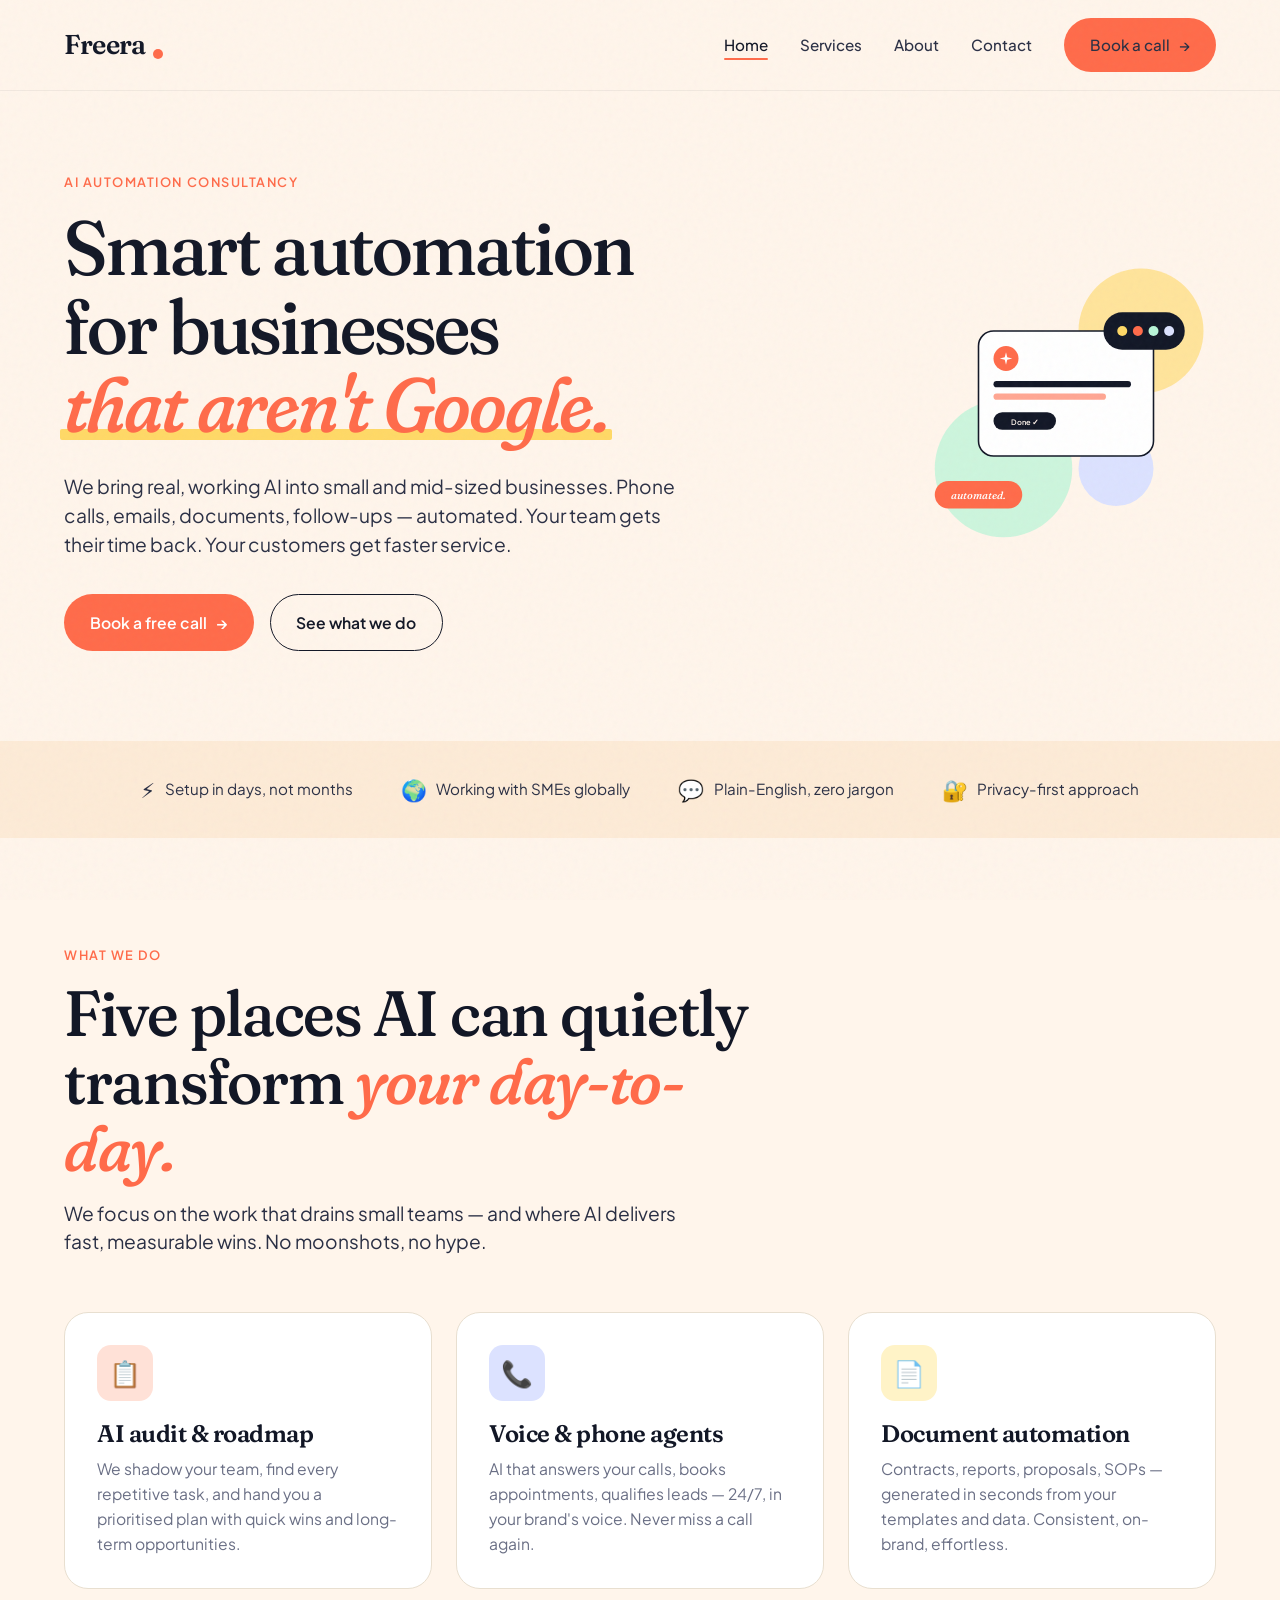
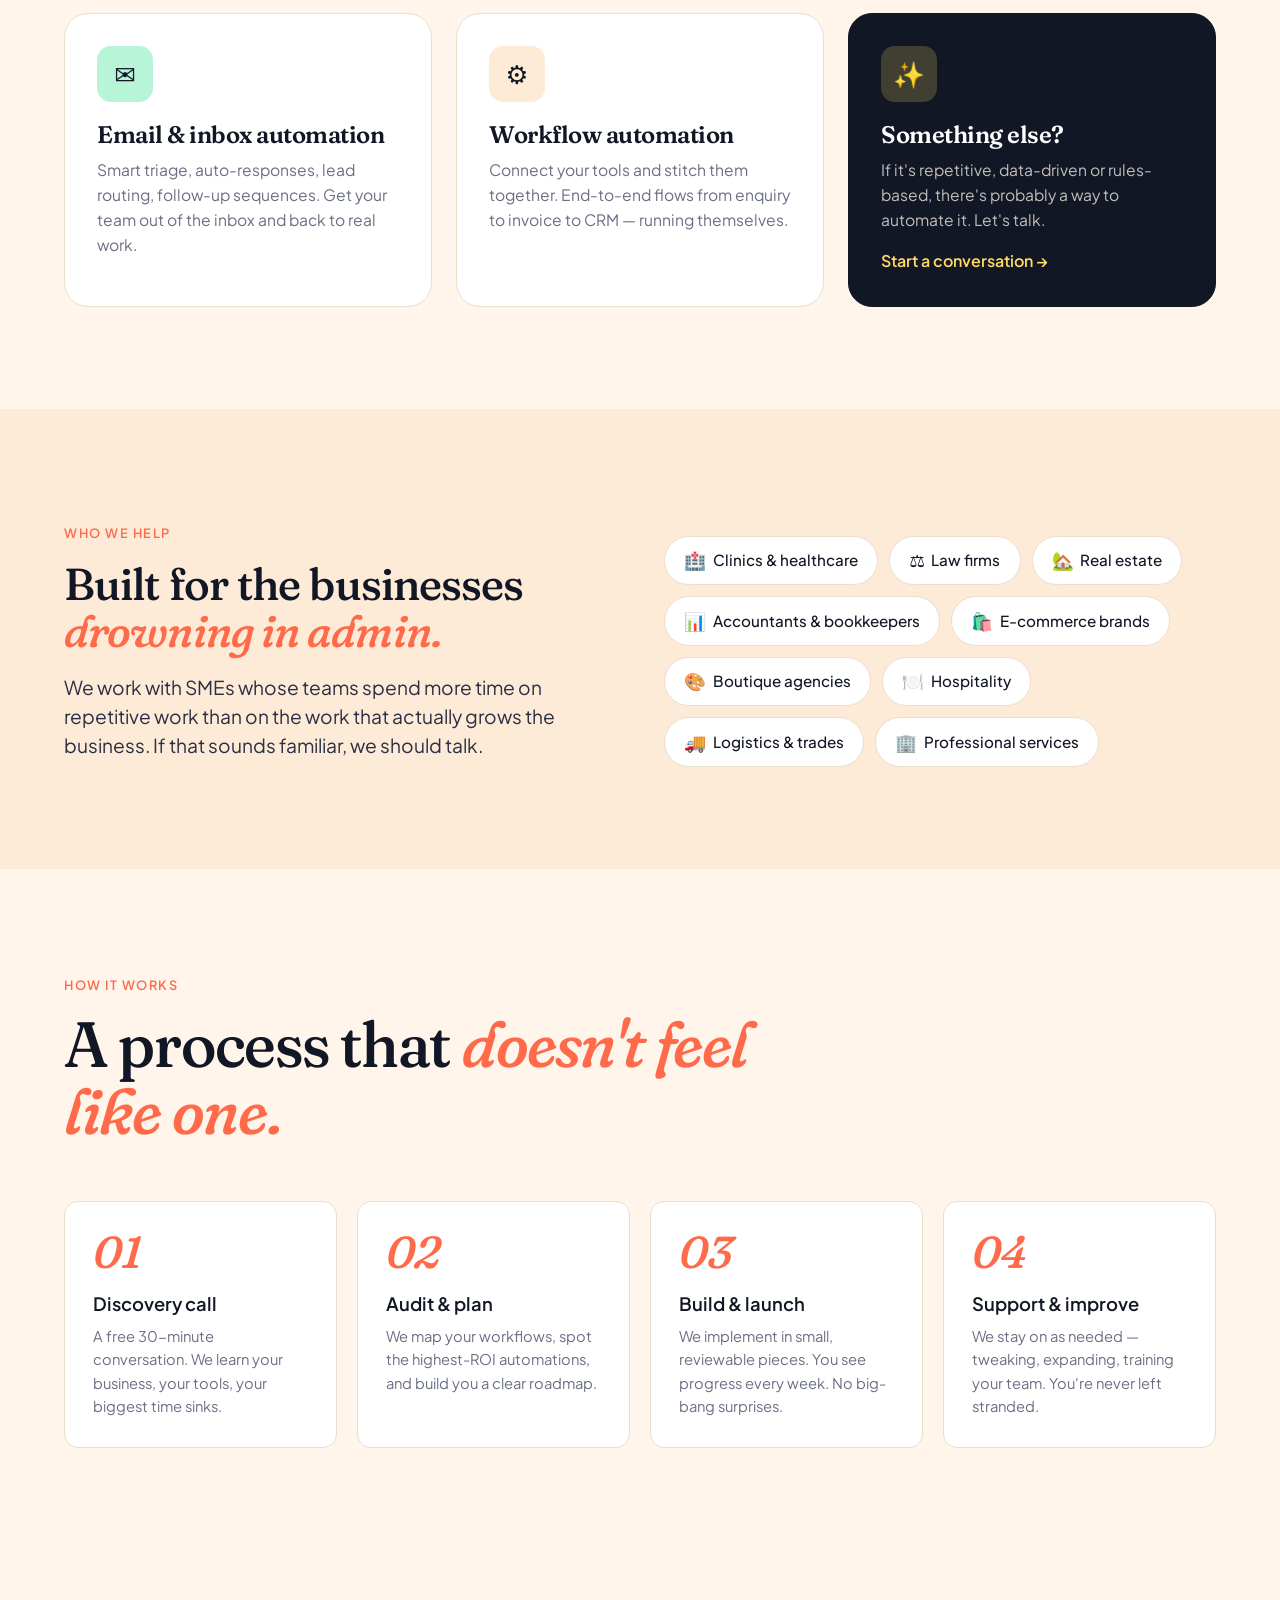
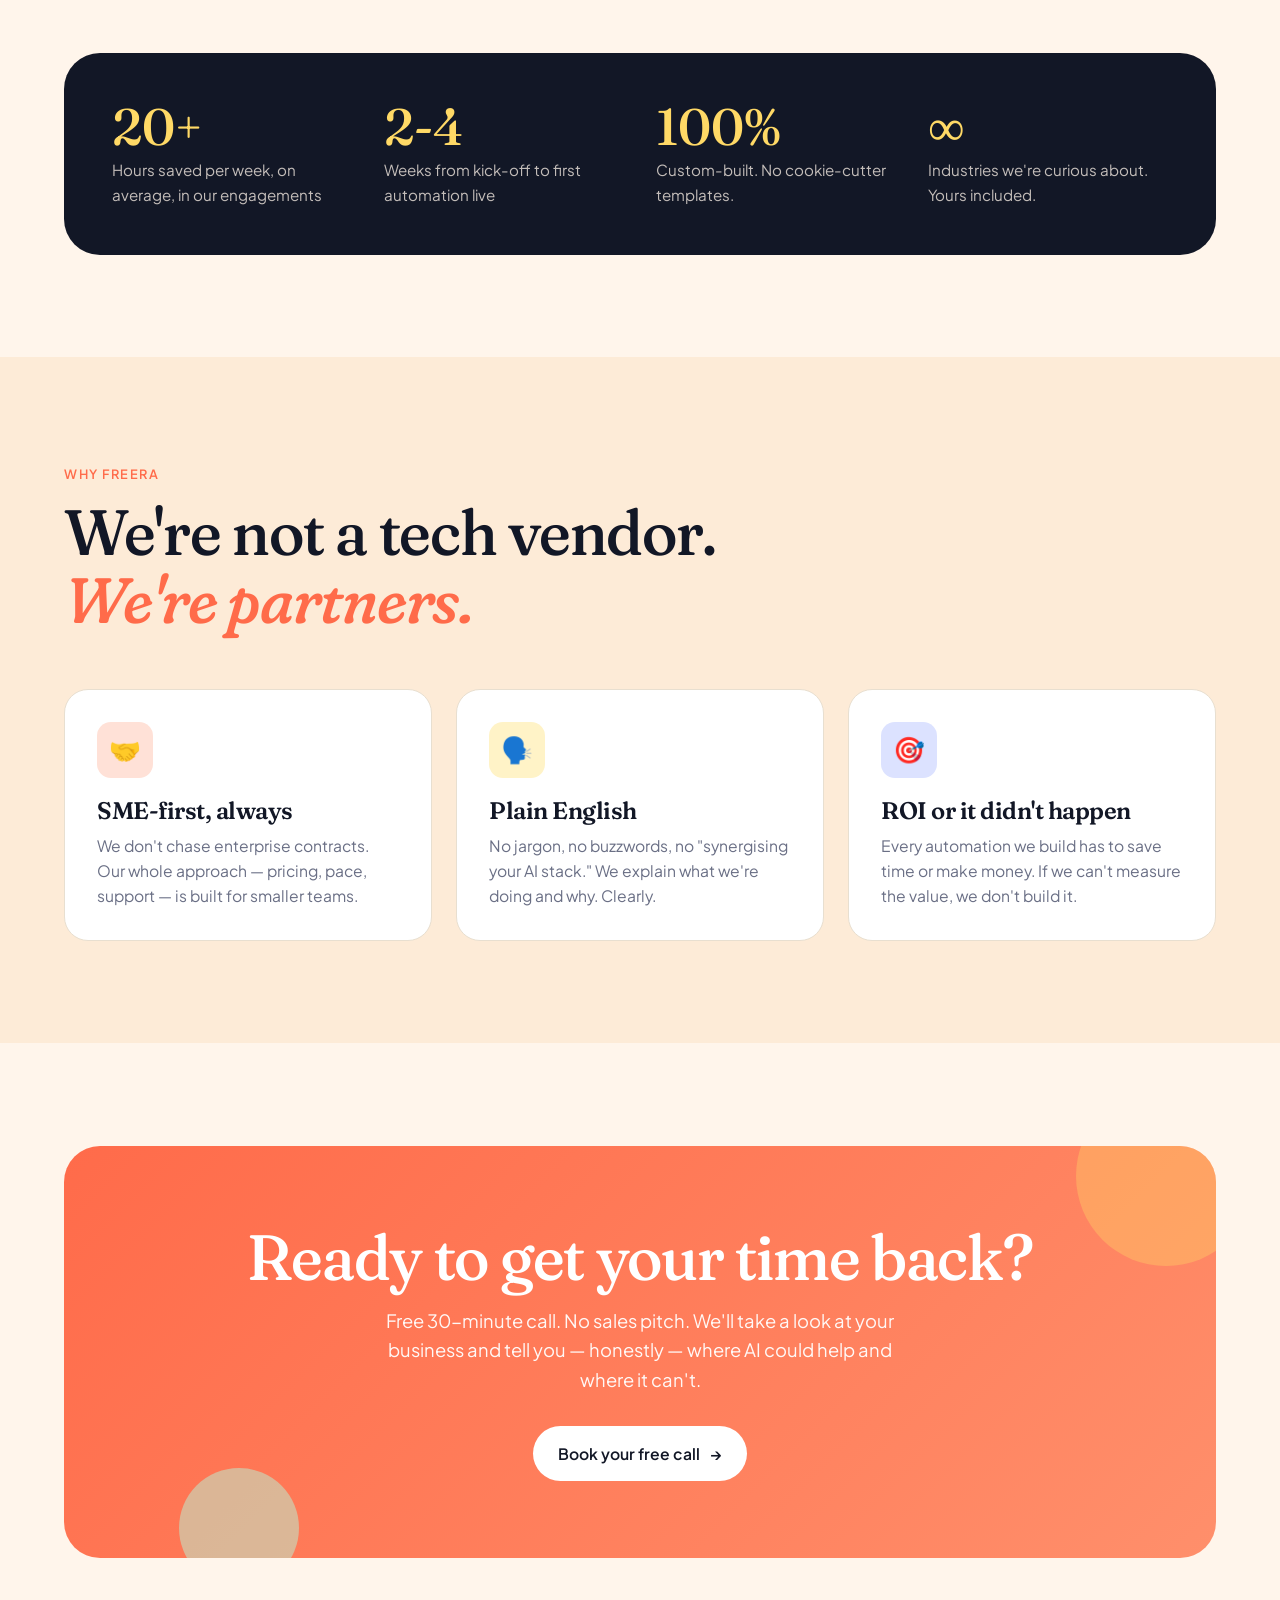
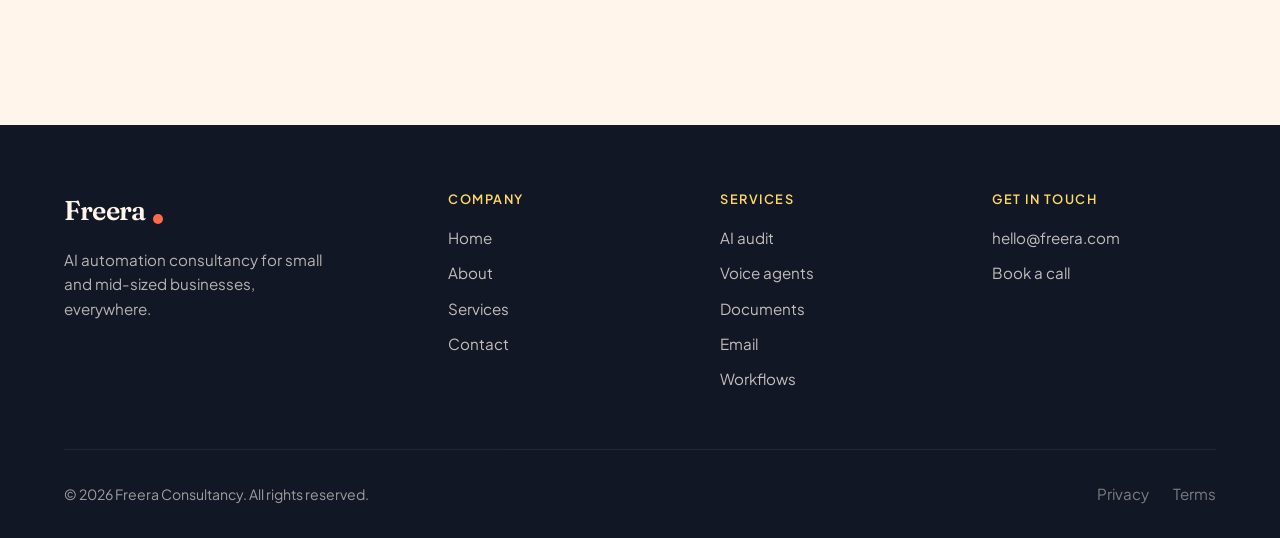
==== index.html @ 105d1ea4 "Add files via upload" ====
<!DOCTYPE html>
<html lang="en">
<head>
  <meta charset="UTF-8">
  <meta name="viewport" content="width=device-width, initial-scale=1.0">
  <title>Freera Consultancy — AI automation for small & mid-sized businesses</title>
  <meta name="description" content="Freera brings real, working AI into small and mid-sized businesses. Automate calls, emails, documents and workflows. Your team gets their time back.">
  <link rel="stylesheet" href="styles.css">
</head>
<body>

  <!-- Navigation -->
  <nav class="nav">
    <div class="nav-inner">
      <a href="index.html" class="logo">Freera<span class="logo-dot"></span></a>
      <ul class="nav-links" id="navLinks">
        <li><a href="index.html" class="active">Home</a></li>
        <li><a href="services.html">Services</a></li>
        <li><a href="about.html">About</a></li>
        <li><a href="contact.html">Contact</a></li>
        <li><a href="contact.html" class="btn btn-coral">Book a call <span class="btn-arrow">→</span></a></li>
      </ul>
      <button class="nav-toggle" onclick="document.getElementById('navLinks').classList.toggle('open')">☰</button>
    </div>
  </nav>

  <!-- Hero -->
  <section class="hero">
    <div class="container">
      <div class="hero-grid animate-in">
        <div>
          <span class="eyebrow">AI automation consultancy</span>
          <h1 class="hero-title" style="margin-top: 1rem;">
            Smart automation for businesses <span class="highlight">that aren't Google.</span>
          </h1>
          <p class="lead">
            We bring real, working AI into small and mid-sized businesses.
            Phone calls, emails, documents, follow-ups — automated. Your team gets their
            time back. Your customers get faster service.
          </p>
          <div class="hero-ctas">
            <a href="contact.html" class="btn btn-coral">Book a free call <span class="btn-arrow">→</span></a>
            <a href="services.html" class="btn btn-outline">See what we do</a>
          </div>
        </div>
        <div class="hero-visual">
          <!-- Decorative SVG illustration -->
          <svg viewBox="0 0 480 480" xmlns="http://www.w3.org/2000/svg" style="width: 100%; height: 100%;">
            <!-- Background blobs -->
            <circle cx="360" cy="120" r="100" fill="#FFD966" opacity="0.6"/>
            <circle cx="140" cy="340" r="110" fill="#B8F5D8" opacity="0.7"/>
            <circle cx="320" cy="340" r="60" fill="#DCE2FF"/>

            <!-- Central card -->
            <g transform="translate(100, 120)">
              <rect width="280" height="200" rx="24" fill="#FFFFFF" stroke="#121726" stroke-width="2.5"/>
              <!-- Sparkle icon -->
              <g transform="translate(24, 24)">
                <circle cx="20" cy="20" r="20" fill="#FF6B4A"/>
                <path d="M20 10 L22 18 L30 20 L22 22 L20 30 L18 22 L10 20 L18 18 Z" fill="#FFFFFF"/>
              </g>
              <!-- Text lines -->
              <rect x="24" y="80" width="220" height="10" rx="5" fill="#121726"/>
              <rect x="24" y="100" width="180" height="10" rx="5" fill="#FF6B4A" opacity="0.6"/>
              <rect x="24" y="130" width="100" height="28" rx="14" fill="#121726"/>
              <text x="74" y="150" font-family="Plus Jakarta Sans, sans-serif" font-size="12" font-weight="600" fill="#FFF5EB" text-anchor="middle">Done ✓</text>
            </g>

            <!-- Floating chat bubble -->
            <g transform="translate(300, 90)">
              <rect width="130" height="60" rx="30" fill="#121726"/>
              <circle cx="30" cy="30" r="8" fill="#FFD966"/>
              <circle cx="55" cy="30" r="8" fill="#FF6B4A"/>
              <circle cx="80" cy="30" r="8" fill="#B8F5D8"/>
              <circle cx="105" cy="30" r="8" fill="#DCE2FF"/>
            </g>

            <!-- Small badge bottom left -->
            <g transform="translate(30, 360)">
              <rect width="140" height="44" rx="22" fill="#FF6B4A"/>
              <text x="70" y="28" font-family="Fraunces, serif" font-style="italic" font-size="17" font-weight="500" fill="#FFFFFF" text-anchor="middle">automated.</text>
            </g>
          </svg>
        </div>
      </div>
    </div>
  </section>

  <!-- Trusted-by / Quick value strip -->
  <section style="padding: 2rem 0; background: var(--cream-deep);">
    <div class="container">
      <div style="display: flex; justify-content: center; align-items: center; gap: 3rem; flex-wrap: wrap; text-align: center;">
        <div style="display: flex; align-items: center; gap: 0.6rem; font-size: 0.95rem; color: var(--ink-soft);">
          <span style="font-size: 1.3rem;">⚡</span> Setup in days, not months
        </div>
        <div style="display: flex; align-items: center; gap: 0.6rem; font-size: 0.95rem; color: var(--ink-soft);">
          <span style="font-size: 1.3rem;">🌍</span> Working with SMEs globally
        </div>
        <div style="display: flex; align-items: center; gap: 0.6rem; font-size: 0.95rem; color: var(--ink-soft);">
          <span style="font-size: 1.3rem;">💬</span> Plain-English, zero jargon
        </div>
        <div style="display: flex; align-items: center; gap: 0.6rem; font-size: 0.95rem; color: var(--ink-soft);">
          <span style="font-size: 1.3rem;">🔐</span> Privacy-first approach
        </div>
      </div>
    </div>
  </section>

  <!-- What we automate -->
  <section>
    <div class="container">
      <div class="section-head">
        <span class="eyebrow">What we do</span>
        <h2 class="display-lg">Five places AI can quietly transform <span class="italic" style="color: var(--coral);">your day-to-day.</span></h2>
        <p class="lead">We focus on the work that drains small teams — and where AI delivers fast, measurable wins. No moonshots, no hype.</p>
      </div>

      <div class="grid-3">
        <div class="card">
          <div class="card-icon icon-coral">📋</div>
          <h3>AI audit & roadmap</h3>
          <p>We shadow your team, find every repetitive task, and hand you a prioritised plan with quick wins and long-term opportunities.</p>
        </div>

        <div class="card">
          <div class="card-icon icon-cobalt">📞</div>
          <h3>Voice & phone agents</h3>
          <p>AI that answers your calls, books appointments, qualifies leads — 24/7, in your brand's voice. Never miss a call again.</p>
        </div>

        <div class="card">
          <div class="card-icon icon-butter">📄</div>
          <h3>Document automation</h3>
          <p>Contracts, reports, proposals, SOPs — generated in seconds from your templates and data. Consistent, on-brand, effortless.</p>
        </div>

        <div class="card">
          <div class="card-icon icon-mint">✉️</div>
          <h3>Email & inbox automation</h3>
          <p>Smart triage, auto-responses, lead routing, follow-up sequences. Get your team out of the inbox and back to real work.</p>
        </div>

        <div class="card">
          <div class="card-icon icon-cream">⚙️</div>
          <h3>Workflow automation</h3>
          <p>Connect your tools and stitch them together. End-to-end flows from enquiry to invoice to CRM — running themselves.</p>
        </div>

        <div class="card" style="background: var(--ink); color: var(--cream); border-color: var(--ink);">
          <div class="card-icon" style="background: rgba(255, 217, 102, 0.2);">✨</div>
          <h3 style="color: #fff;">Something else?</h3>
          <p style="color: rgba(255, 245, 235, 0.75);">If it's repetitive, data-driven or rules-based, there's probably a way to automate it. Let's talk.</p>
          <a href="contact.html" style="color: var(--butter); font-weight: 600; margin-top: 1rem; display: inline-block;">Start a conversation →</a>
        </div>
      </div>
    </div>
  </section>

  <!-- Who we help -->
  <section style="background: var(--cream-deep);">
    <div class="container">
      <div style="display: grid; grid-template-columns: 1fr 1fr; gap: 3rem; align-items: center;">
        <div>
          <span class="eyebrow">Who we help</span>
          <h2 class="display-md" style="margin: 1rem 0 1.2rem;">Built for the businesses <span class="italic" style="color: var(--coral);">drowning in admin.</span></h2>
          <p class="lead">
            We work with SMEs whose teams spend more time on repetitive work than on the
            work that actually grows the business. If that sounds familiar, we should talk.
          </p>
        </div>
        <div class="pills">
          <span class="pill"><span class="pill-emoji">🏥</span> Clinics & healthcare</span>
          <span class="pill"><span class="pill-emoji">⚖️</span> Law firms</span>
          <span class="pill"><span class="pill-emoji">🏡</span> Real estate</span>
          <span class="pill"><span class="pill-emoji">📊</span> Accountants & bookkeepers</span>
          <span class="pill"><span class="pill-emoji">🛍️</span> E-commerce brands</span>
          <span class="pill"><span class="pill-emoji">🎨</span> Boutique agencies</span>
          <span class="pill"><span class="pill-emoji">🍽️</span> Hospitality</span>
          <span class="pill"><span class="pill-emoji">🚚</span> Logistics & trades</span>
          <span class="pill"><span class="pill-emoji">🏢</span> Professional services</span>
        </div>
      </div>
    </div>
  </section>

  <!-- How it works -->
  <section>
    <div class="container">
      <div class="section-head">
        <span class="eyebrow">How it works</span>
        <h2 class="display-lg">A process that <span class="italic" style="color: var(--coral);">doesn't feel like one.</span></h2>
      </div>

      <div class="steps">
        <div class="step">
          <div class="step-num">01</div>
          <h4>Discovery call</h4>
          <p>A free 30-minute conversation. We learn your business, your tools, your biggest time sinks.</p>
        </div>
        <div class="step">
          <div class="step-num">02</div>
          <h4>Audit & plan</h4>
          <p>We map your workflows, spot the highest-ROI automations, and build you a clear roadmap.</p>
        </div>
        <div class="step">
          <div class="step-num">03</div>
          <h4>Build & launch</h4>
          <p>We implement in small, reviewable pieces. You see progress every week. No big-bang surprises.</p>
        </div>
        <div class="step">
          <div class="step-num">04</div>
          <h4>Support & improve</h4>
          <p>We stay on as needed — tweaking, expanding, training your team. You're never left stranded.</p>
        </div>
      </div>
    </div>
  </section>

  <!-- Stats -->
  <section>
    <div class="container">
      <div class="stat-strip">
        <div>
          <div class="stat-num">20+</div>
          <div class="stat-label">Hours saved per week, on average, in our engagements</div>
        </div>
        <div>
          <div class="stat-num">2-4</div>
          <div class="stat-label">Weeks from kick-off to first automation live</div>
        </div>
        <div>
          <div class="stat-num">100%</div>
          <div class="stat-label">Custom-built. No cookie-cutter templates.</div>
        </div>
        <div>
          <div class="stat-num">∞</div>
          <div class="stat-label">Industries we're curious about. Yours included.</div>
        </div>
      </div>
    </div>
  </section>

  <!-- Why Freera -->
  <section style="background: var(--cream-deep);">
    <div class="container">
      <div class="section-head">
        <span class="eyebrow">Why Freera</span>
        <h2 class="display-lg">We're not a tech vendor. <span class="italic" style="color: var(--coral);">We're partners.</span></h2>
      </div>

      <div class="grid-3">
        <div class="card">
          <div class="card-icon icon-coral">🤝</div>
          <h3>SME-first, always</h3>
          <p>We don't chase enterprise contracts. Our whole approach — pricing, pace, support — is built for smaller teams.</p>
        </div>
        <div class="card">
          <div class="card-icon icon-butter">🗣️</div>
          <h3>Plain English</h3>
          <p>No jargon, no buzzwords, no "synergising your AI stack." We explain what we're doing and why. Clearly.</p>
        </div>
        <div class="card">
          <div class="card-icon icon-cobalt">🎯</div>
          <h3>ROI or it didn't happen</h3>
          <p>Every automation we build has to save time or make money. If we can't measure the value, we don't build it.</p>
        </div>
      </div>
    </div>
  </section>

  <!-- Final CTA -->
  <section>
    <div class="container">
      <div class="cta-block">
        <h2 class="display-lg">Ready to get your time back?</h2>
        <p>Free 30-minute call. No sales pitch. We'll take a look at your business and tell you — honestly — where AI could help and where it can't.</p>
        <a href="contact.html" class="btn btn-primary">Book your free call <span class="btn-arrow">→</span></a>
      </div>
    </div>
  </section>

  <!-- Footer -->
  <footer class="footer">
    <div class="container">
      <div class="footer-grid">
        <div>
          <div class="logo footer-logo">Freera<span class="logo-dot"></span></div>
          <p class="footer-tagline">AI automation consultancy for small and mid-sized businesses, everywhere.</p>
        </div>
        <div>
          <h5>Company</h5>
          <ul>
            <li><a href="index.html">Home</a></li>
            <li><a href="about.html">About</a></li>
            <li><a href="services.html">Services</a></li>
            <li><a href="contact.html">Contact</a></li>
          </ul>
        </div>
        <div>
          <h5>Services</h5>
          <ul>
            <li><a href="services.html#audit">AI audit</a></li>
            <li><a href="services.html#voice">Voice agents</a></li>
            <li><a href="services.html#docs">Documents</a></li>
            <li><a href="services.html#email">Email</a></li>
            <li><a href="services.html#workflow">Workflows</a></li>
          </ul>
        </div>
        <div>
          <h5>Get in touch</h5>
          <ul>
            <li><a href="mailto:hello@freera.com">hello@freera.com</a></li>
            <li><a href="contact.html">Book a call</a></li>
          </ul>
        </div>
      </div>
      <div class="footer-bottom">
        <div>© 2026 Freera Consultancy. All rights reserved.</div>
        <div style="display: flex; gap: 1.5rem;">
          <a href="#">Privacy</a>
          <a href="#">Terms</a>
        </div>
      </div>
    </div>
  </footer>

  <script>
    // Mobile nav close on link click
    document.querySelectorAll('#navLinks a').forEach(a => {
      a.addEventListener('click', () => document.getElementById('navLinks').classList.remove('open'));
    });
  </script>
</body>
</html>
---- styles.css ----
/* ==========================================================================
   Freera Consultancy — Design System
   ========================================================================== */

@import url('https://fonts.googleapis.com/css2?family=Fraunces:ital,opsz,wght@0,9..144,400;0,9..144,500;0,9..144,600;0,9..144,700;0,9..144,900;1,9..144,400&family=Plus+Jakarta+Sans:wght@400;500;600;700&display=swap');

:root {
  /* Colors */
  --coral: #FF6B4A;
  --coral-dark: #E84C2B;
  --cobalt: #1E3AFF;
  --butter: #FFD966;
  --mint: #B8F5D8;
  --cream: #FFF5EB;
  --cream-deep: #FDEBD7;
  --ink: #121726;
  --ink-soft: #2A2F44;
  --muted: #6A6F85;
  --border: #E8DFD0;

  /* Typography */
  --font-display: 'Fraunces', Georgia, serif;
  --font-body: 'Plus Jakarta Sans', system-ui, -apple-system, sans-serif;

  /* Layout */
  --container: 1200px;
  --radius-sm: 8px;
  --radius: 14px;
  --radius-lg: 24px;
  --radius-xl: 36px;
}

* {
  margin: 0;
  padding: 0;
  box-sizing: border-box;
}

html {
  scroll-behavior: smooth;
}

body {
  font-family: var(--font-body);
  color: var(--ink);
  background: var(--cream);
  line-height: 1.6;
  -webkit-font-smoothing: antialiased;
  -moz-osx-font-smoothing: grayscale;
  overflow-x: hidden;
}

/* Grain overlay for warmth */
body::before {
  content: '';
  position: fixed;
  inset: 0;
  pointer-events: none;
  z-index: 1000;
  opacity: 0.035;
  background-image: url("data:image/svg+xml,%3Csvg viewBox='0 0 200 200' xmlns='http://www.w3.org/2000/svg'%3E%3Cfilter id='n'%3E%3CfeTurbulence type='fractalNoise' baseFrequency='0.9' numOctaves='3'/%3E%3C/filter%3E%3Crect width='100%25' height='100%25' filter='url(%23n)'/%3E%3C/svg%3E");
}

a { color: inherit; text-decoration: none; }
img { max-width: 100%; display: block; }
button { font-family: inherit; cursor: pointer; border: none; background: none; }

/* ==========================================================================
   Typography
   ========================================================================== */

.display-xl, .display-lg, .display-md, h1, h2, h3 {
  font-family: var(--font-display);
  font-weight: 500;
  line-height: 1.05;
  letter-spacing: -0.02em;
  font-variation-settings: "SOFT" 50, "WONK" 0;
}

.display-xl {
  font-size: clamp(3rem, 7vw, 6rem);
  font-weight: 500;
}

.display-lg {
  font-size: clamp(2.5rem, 5vw, 4.2rem);
}

.display-md {
  font-size: clamp(2rem, 3.5vw, 3rem);
}

.italic { font-style: italic; font-variation-settings: "SOFT" 100, "WONK" 1; }

.eyebrow {
  font-family: var(--font-body);
  font-size: 0.8rem;
  font-weight: 600;
  letter-spacing: 0.12em;
  text-transform: uppercase;
  color: var(--coral);
}

.lead {
  font-size: clamp(1.1rem, 1.5vw, 1.35rem);
  color: var(--ink-soft);
  max-width: 620px;
  line-height: 1.5;
}

/* ==========================================================================
   Layout
   ========================================================================== */

.container {
  max-width: var(--container);
  margin: 0 auto;
  padding: 0 1.5rem;
}

section {
  padding: clamp(4rem, 8vw, 7rem) 0;
  position: relative;
}

/* ==========================================================================
   Navigation
   ========================================================================== */

.nav {
  position: sticky;
  top: 0;
  z-index: 100;
  background: rgba(255, 245, 235, 0.85);
  backdrop-filter: blur(12px);
  -webkit-backdrop-filter: blur(12px);
  border-bottom: 1px solid rgba(18, 23, 38, 0.06);
}

.nav-inner {
  display: flex;
  align-items: center;
  justify-content: space-between;
  padding: 1.1rem 1.5rem;
  max-width: var(--container);
  margin: 0 auto;
}

.logo {
  font-family: var(--font-display);
  font-size: 1.7rem;
  font-weight: 600;
  letter-spacing: -0.03em;
  display: flex;
  align-items: center;
  gap: 0.35rem;
}

.logo-dot {
  width: 10px;
  height: 10px;
  background: var(--coral);
  border-radius: 50%;
  display: inline-block;
  margin-left: 2px;
  margin-top: 18px;
}

.nav-links {
  display: flex;
  gap: 2rem;
  list-style: none;
  align-items: center;
}

.nav-links a {
  font-size: 0.95rem;
  font-weight: 500;
  color: var(--ink-soft);
  transition: color 0.2s;
  position: relative;
}

.nav-links a:hover,
.nav-links a.active {
  color: var(--ink);
}

.nav-links a.active::after {
  content: '';
  position: absolute;
  bottom: -6px;
  left: 0;
  right: 0;
  height: 2px;
  background: var(--coral);
  border-radius: 2px;
}

.nav-toggle {
  display: none;
  font-size: 1.5rem;
  color: var(--ink);
}

/* ==========================================================================
   Buttons
   ========================================================================== */

.btn {
  display: inline-flex;
  align-items: center;
  gap: 0.6rem;
  padding: 0.95rem 1.6rem;
  font-size: 0.98rem;
  font-weight: 600;
  border-radius: 999px;
  transition: all 0.25s cubic-bezier(0.4, 0, 0.2, 1);
  white-space: nowrap;
}

.btn-primary {
  background: var(--ink);
  color: var(--cream);
}

.btn-primary:hover {
  background: var(--coral);
  transform: translateY(-2px);
  box-shadow: 0 10px 30px -10px rgba(255, 107, 74, 0.5);
}

.btn-coral {
  background: var(--coral);
  color: #fff;
}

.btn-coral:hover {
  background: var(--coral-dark);
  transform: translateY(-2px);
  box-shadow: 0 12px 30px -10px rgba(232, 76, 43, 0.5);
}

.btn-outline {
  background: transparent;
  color: var(--ink);
  border: 1.5px solid var(--ink);
}

.btn-outline:hover {
  background: var(--ink);
  color: var(--cream);
}

.btn-arrow {
  transition: transform 0.25s;
}

.btn:hover .btn-arrow {
  transform: translateX(4px);
}

/* ==========================================================================
   Hero
   ========================================================================== */

.hero {
  padding: clamp(3rem, 6vw, 6rem) 0 clamp(4rem, 7vw, 7rem);
  position: relative;
  overflow: hidden;
}

.hero-grid {
  display: grid;
  grid-template-columns: 1.3fr 1fr;
  gap: 3rem;
  align-items: center;
}

.hero-title {
  font-size: clamp(2.8rem, 6vw, 5.2rem);
  font-weight: 500;
  line-height: 1.02;
  letter-spacing: -0.025em;
  margin-bottom: 1.75rem;
}

.hero-title .highlight {
  color: var(--coral);
  font-style: italic;
  font-variation-settings: "SOFT" 100, "WONK" 1;
  position: relative;
  display: inline-block;
}

.hero-title .highlight::after {
  content: '';
  position: absolute;
  bottom: 0.05em;
  left: -0.05em;
  right: -0.05em;
  height: 0.15em;
  background: var(--butter);
  z-index: -1;
  border-radius: 2px;
}

.hero-ctas {
  display: flex;
  gap: 1rem;
  margin-top: 2.2rem;
  flex-wrap: wrap;
}

.hero-visual {
  position: relative;
  aspect-ratio: 1 / 1;
  max-width: 480px;
  margin-left: auto;
}

/* Decorative blob */
.blob {
  position: absolute;
  border-radius: 50%;
  filter: blur(30px);
  opacity: 0.5;
  z-index: -1;
}

/* ==========================================================================
   Cards
   ========================================================================== */

.card {
  background: #fff;
  border: 1.5px solid var(--border);
  border-radius: var(--radius-lg);
  padding: 2rem;
  transition: all 0.3s cubic-bezier(0.4, 0, 0.2, 1);
  position: relative;
  overflow: hidden;
}

.card:hover {
  transform: translateY(-4px);
  border-color: var(--coral);
  box-shadow: 0 20px 40px -20px rgba(18, 23, 38, 0.15);
}

.card-icon {
  width: 56px;
  height: 56px;
  border-radius: 14px;
  display: flex;
  align-items: center;
  justify-content: center;
  margin-bottom: 1.25rem;
  font-size: 1.6rem;
}

.icon-coral { background: #FFE1D7; }
.icon-cobalt { background: #DCE2FF; }
.icon-butter { background: #FFF3C7; }
.icon-mint { background: var(--mint); }
.icon-cream { background: var(--cream-deep); }

.card h3 {
  font-size: 1.5rem;
  margin-bottom: 0.6rem;
  font-weight: 600;
}

.card p {
  color: var(--muted);
  font-size: 0.98rem;
  line-height: 1.6;
}

/* ==========================================================================
   Section headings
   ========================================================================== */

.section-head {
  max-width: 720px;
  margin-bottom: 3.5rem;
}

.section-head .eyebrow {
  margin-bottom: 0.9rem;
  display: inline-block;
}

.section-head h2 {
  margin-bottom: 1.1rem;
}

/* ==========================================================================
   Grids
   ========================================================================== */

.grid-3 {
  display: grid;
  grid-template-columns: repeat(3, 1fr);
  gap: 1.5rem;
}

.grid-2 {
  display: grid;
  grid-template-columns: repeat(2, 1fr);
  gap: 1.5rem;
}

.grid-auto {
  display: grid;
  grid-template-columns: repeat(auto-fit, minmax(280px, 1fr));
  gap: 1.5rem;
}

/* ==========================================================================
   Industry pills
   ========================================================================== */

.pills {
  display: flex;
  flex-wrap: wrap;
  gap: 0.7rem;
  margin-top: 1.5rem;
}

.pill {
  display: inline-flex;
  align-items: center;
  gap: 0.4rem;
  padding: 0.6rem 1.2rem;
  background: #fff;
  border: 1.5px solid var(--border);
  border-radius: 999px;
  font-size: 0.95rem;
  font-weight: 500;
  transition: all 0.2s;
}

.pill:hover {
  border-color: var(--coral);
  background: #FFE1D7;
  transform: translateY(-2px);
}

.pill-emoji { font-size: 1.1rem; }

/* ==========================================================================
   Process steps
   ========================================================================== */

.steps {
  display: grid;
  grid-template-columns: repeat(4, 1fr);
  gap: 1.25rem;
  position: relative;
}

.step {
  padding: 1.75rem;
  background: #fff;
  border-radius: var(--radius);
  border: 1.5px solid var(--border);
  position: relative;
}

.step-num {
  font-family: var(--font-display);
  font-size: 2.8rem;
  font-weight: 500;
  color: var(--coral);
  line-height: 1;
  font-style: italic;
  margin-bottom: 0.9rem;
  font-variation-settings: "SOFT" 100;
}

.step h4 {
  font-size: 1.15rem;
  font-weight: 600;
  margin-bottom: 0.4rem;
}

.step p {
  font-size: 0.92rem;
  color: var(--muted);
}

/* ==========================================================================
   Stat strip
   ========================================================================== */

.stat-strip {
  background: var(--ink);
  color: var(--cream);
  border-radius: var(--radius-xl);
  padding: 3rem;
  display: grid;
  grid-template-columns: repeat(4, 1fr);
  gap: 2rem;
  position: relative;
  overflow: hidden;
}

.stat-num {
  font-family: var(--font-display);
  font-size: clamp(2.5rem, 4vw, 3.5rem);
  font-weight: 500;
  color: var(--butter);
  line-height: 1;
  margin-bottom: 0.4rem;
}

.stat-label {
  font-size: 0.95rem;
  opacity: 0.75;
}

/* ==========================================================================
   CTA section
   ========================================================================== */

.cta-block {
  background: linear-gradient(135deg, var(--coral) 0%, #FF8F6B 100%);
  border-radius: var(--radius-xl);
  padding: clamp(3rem, 6vw, 5rem);
  color: #fff;
  text-align: center;
  position: relative;
  overflow: hidden;
}

.cta-block h2 {
  color: #fff;
  margin-bottom: 1rem;
}

.cta-block p {
  opacity: 0.95;
  max-width: 540px;
  margin: 0 auto 2rem;
  font-size: 1.15rem;
}

.cta-block .btn-primary {
  background: #fff;
  color: var(--ink);
}

.cta-block .btn-primary:hover {
  background: var(--ink);
  color: #fff;
}

/* Decorative shapes in CTA */
.cta-block::before,
.cta-block::after {
  content: '';
  position: absolute;
  border-radius: 50%;
}

.cta-block::before {
  width: 180px;
  height: 180px;
  background: var(--butter);
  top: -60px;
  right: -40px;
  opacity: 0.35;
}

.cta-block::after {
  width: 120px;
  height: 120px;
  background: var(--mint);
  bottom: -30px;
  left: 10%;
  opacity: 0.5;
}

/* ==========================================================================
   Footer
   ========================================================================== */

.footer {
  background: var(--ink);
  color: var(--cream);
  padding: 4rem 0 2rem;
  margin-top: 4rem;
}

.footer-grid {
  display: grid;
  grid-template-columns: 1.5fr 1fr 1fr 1fr;
  gap: 3rem;
  margin-bottom: 3rem;
}

.footer h5 {
  font-size: 0.8rem;
  font-weight: 600;
  text-transform: uppercase;
  letter-spacing: 0.12em;
  color: var(--butter);
  margin-bottom: 1rem;
}

.footer ul {
  list-style: none;
}

.footer li {
  margin-bottom: 0.6rem;
}

.footer a {
  opacity: 0.75;
  transition: opacity 0.2s;
  font-size: 0.95rem;
}

.footer a:hover {
  opacity: 1;
  color: var(--coral);
}

.footer-logo {
  color: var(--cream);
  margin-bottom: 1rem;
}

.footer-tagline {
  opacity: 0.7;
  font-size: 0.95rem;
  max-width: 280px;
  line-height: 1.6;
}

.footer-bottom {
  padding-top: 2rem;
  border-top: 1px solid rgba(255, 245, 235, 0.12);
  display: flex;
  justify-content: space-between;
  align-items: center;
  font-size: 0.88rem;
  opacity: 0.6;
  flex-wrap: wrap;
  gap: 1rem;
}

/* ==========================================================================
   Forms
   ========================================================================== */

.form-wrap {
  background: #fff;
  border: 1.5px solid var(--border);
  border-radius: var(--radius-lg);
  padding: clamp(2rem, 4vw, 3rem);
}

.form-group {
  margin-bottom: 1.25rem;
}

.form-group label {
  display: block;
  font-size: 0.88rem;
  font-weight: 600;
  margin-bottom: 0.5rem;
  color: var(--ink-soft);
}

.form-group input,
.form-group select,
.form-group textarea {
  width: 100%;
  padding: 0.85rem 1rem;
  border: 1.5px solid var(--border);
  border-radius: var(--radius-sm);
  background: var(--cream);
  font-family: inherit;
  font-size: 0.98rem;
  color: var(--ink);
  transition: border-color 0.2s, background 0.2s;
}

.form-group input:focus,
.form-group select:focus,
.form-group textarea:focus {
  outline: none;
  border-color: var(--coral);
  background: #fff;
}

.form-group textarea {
  resize: vertical;
  min-height: 120px;
}

.form-row {
  display: grid;
  grid-template-columns: 1fr 1fr;
  gap: 1rem;
}

.contact-grid {
  display: grid;
  grid-template-columns: 1fr 1fr;
  gap: 2rem;
  align-items: start;
}

.booking-card {
  background: var(--ink);
  color: var(--cream);
  border-radius: var(--radius-lg);
  padding: clamp(2rem, 4vw, 3rem);
  position: sticky;
  top: 100px;
}

.booking-card h3 {
  color: #fff;
  font-size: 1.8rem;
  margin-bottom: 1rem;
}

.booking-card p {
  opacity: 0.85;
  margin-bottom: 2rem;
  font-size: 1rem;
}

.booking-list {
  list-style: none;
  margin: 1.5rem 0 2rem;
}

.booking-list li {
  padding: 0.7rem 0;
  border-bottom: 1px solid rgba(255, 245, 235, 0.15);
  display: flex;
  gap: 0.8rem;
  align-items: start;
  font-size: 0.96rem;
}

.booking-list li:last-child { border-bottom: none; }

.check {
  color: var(--butter);
  flex-shrink: 0;
  font-weight: 700;
  margin-top: 1px;
}

.contact-direct {
  margin-top: 2rem;
  padding-top: 2rem;
  border-top: 1px solid var(--border);
}

.contact-item {
  display: flex;
  align-items: center;
  gap: 0.9rem;
  margin-bottom: 1rem;
  font-size: 0.98rem;
}

.contact-item-icon {
  width: 38px;
  height: 38px;
  border-radius: 10px;
  display: flex;
  align-items: center;
  justify-content: center;
  background: var(--cream-deep);
  flex-shrink: 0;
}

/* ==========================================================================
   Service detail page
   ========================================================================== */

.service-block {
  display: grid;
  grid-template-columns: 1fr 1.2fr;
  gap: 3rem;
  padding: 3rem 0;
  border-bottom: 1px solid var(--border);
  align-items: start;
}

.service-block:last-child { border-bottom: none; }

.service-meta h2 {
  font-size: 2.2rem;
  margin-bottom: 0.8rem;
}

.service-meta-intro {
  color: var(--muted);
  font-size: 1.05rem;
  margin-bottom: 1.5rem;
}

.service-price {
  display: inline-block;
  padding: 0.5rem 1rem;
  background: var(--butter);
  border-radius: 999px;
  font-size: 0.9rem;
  font-weight: 600;
  color: var(--ink);
}

.service-detail h4 {
  font-size: 0.82rem;
  font-weight: 600;
  text-transform: uppercase;
  letter-spacing: 0.1em;
  color: var(--coral);
  margin-bottom: 1rem;
}

.service-detail ul {
  list-style: none;
  margin-bottom: 2rem;
}

.service-detail li {
  padding: 0.8rem 0;
  border-bottom: 1px dashed var(--border);
  display: flex;
  gap: 0.75rem;
  font-size: 1rem;
  line-height: 1.5;
}

.service-detail li::before {
  content: '→';
  color: var(--coral);
  font-weight: 700;
  flex-shrink: 0;
}

/* ==========================================================================
   About values
   ========================================================================== */

.value-block {
  padding: 2rem 0;
  border-bottom: 1px solid var(--border);
  display: grid;
  grid-template-columns: 120px 1fr;
  gap: 2rem;
  align-items: start;
}

.value-block:last-child { border-bottom: none; }

.value-num {
  font-family: var(--font-display);
  font-style: italic;
  font-size: 3rem;
  color: var(--coral);
  line-height: 1;
  font-variation-settings: "SOFT" 100, "WONK" 1;
}

.value-block h3 {
  font-size: 1.5rem;
  margin-bottom: 0.6rem;
}

.value-block p {
  color: var(--muted);
  font-size: 1.02rem;
  max-width: 600px;
}

/* ==========================================================================
   FAQ
   ========================================================================== */

.faq-item {
  border-bottom: 1px solid var(--border);
  padding: 1.25rem 0;
}

.faq-question {
  display: flex;
  justify-content: space-between;
  align-items: center;
  cursor: pointer;
  padding: 0.5rem 0;
  font-size: 1.1rem;
  font-weight: 600;
  user-select: none;
}

.faq-toggle {
  color: var(--coral);
  font-size: 1.5rem;
  transition: transform 0.25s;
}

.faq-item.open .faq-toggle { transform: rotate(45deg); }

.faq-answer {
  max-height: 0;
  overflow: hidden;
  transition: max-height 0.3s ease-out, padding-top 0.3s;
  color: var(--muted);
  line-height: 1.6;
}

.faq-item.open .faq-answer {
  max-height: 400px;
  padding-top: 1rem;
}

/* ==========================================================================
   Animations
   ========================================================================== */

@keyframes floatY {
  0%, 100% { transform: translateY(0); }
  50% { transform: translateY(-20px); }
}

@keyframes fadeUp {
  from { opacity: 0; transform: translateY(20px); }
  to { opacity: 1; transform: translateY(0); }
}

.animate-in > * {
  animation: fadeUp 0.7s cubic-bezier(0.4, 0, 0.2, 1) both;
}

.animate-in > *:nth-child(1) { animation-delay: 0.05s; }
.animate-in > *:nth-child(2) { animation-delay: 0.15s; }
.animate-in > *:nth-child(3) { animation-delay: 0.25s; }
.animate-in > *:nth-child(4) { animation-delay: 0.35s; }
.animate-in > *:nth-child(5) { animation-delay: 0.45s; }

/* ==========================================================================
   Responsive
   ========================================================================== */

@media (max-width: 900px) {
  .hero-grid,
  .contact-grid,
  .service-block {
    grid-template-columns: 1fr;
  }

  .hero-visual { max-width: 360px; margin: 0 auto; }

  .grid-3,
  .steps,
  .stat-strip,
  .footer-grid {
    grid-template-columns: repeat(2, 1fr);
  }

  .booking-card { position: static; }
}

@media (max-width: 640px) {
  .nav-links {
    display: none;
    position: absolute;
    top: 100%;
    left: 0;
    right: 0;
    background: var(--cream);
    border-bottom: 1px solid var(--border);
    flex-direction: column;
    gap: 0;
    padding: 1rem 1.5rem 1.5rem;
  }

  .nav-links.open { display: flex; }
  .nav-links li { width: 100%; padding: 0.75rem 0; border-bottom: 1px solid var(--border); }
  .nav-links li:last-child { border-bottom: none; padding-top: 1rem; }
  .nav-toggle { display: block; }

  .grid-3,
  .grid-2,
  .steps,
  .stat-strip,
  .footer-grid,
  .form-row,
  .value-block {
    grid-template-columns: 1fr;
  }

  .value-block { gap: 0.5rem; }
  .value-num { font-size: 2.2rem; }

  .stat-strip { padding: 2rem; gap: 1.5rem; }
  .footer-bottom { flex-direction: column; text-align: center; }
}
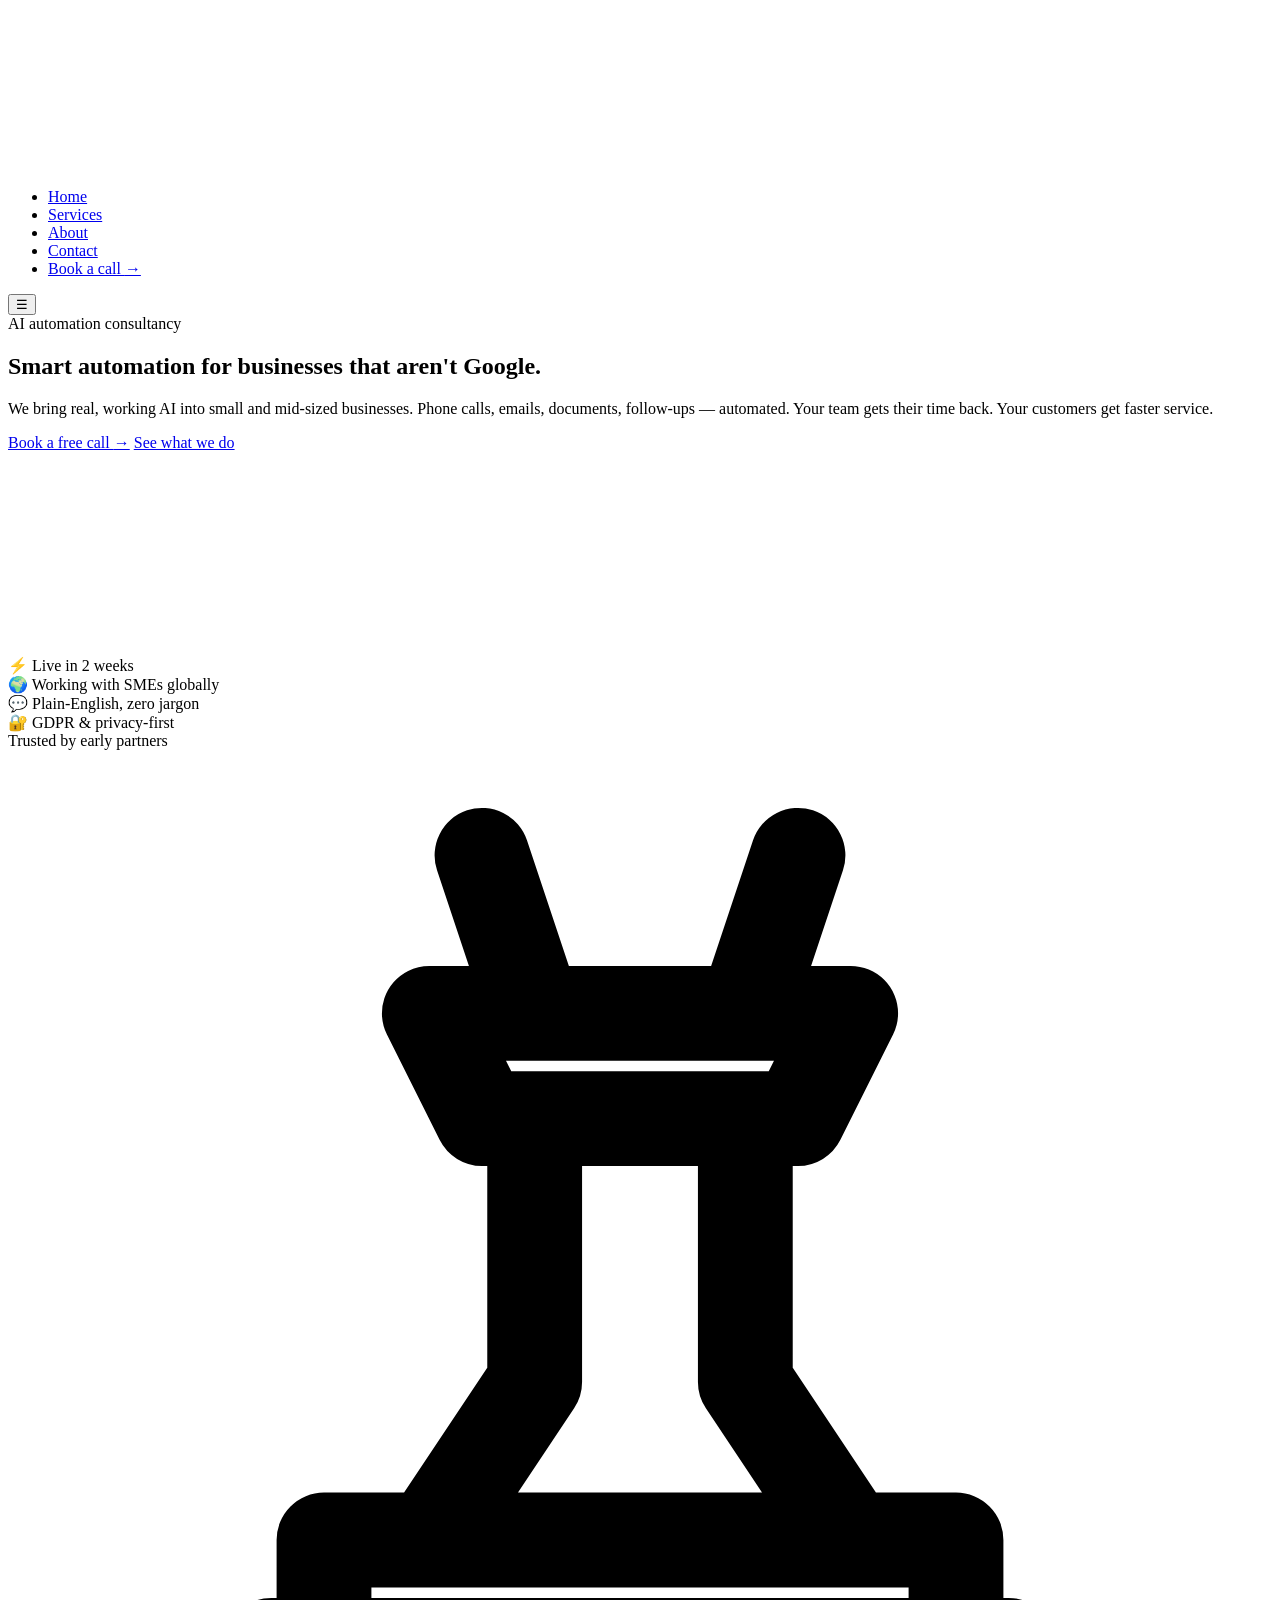
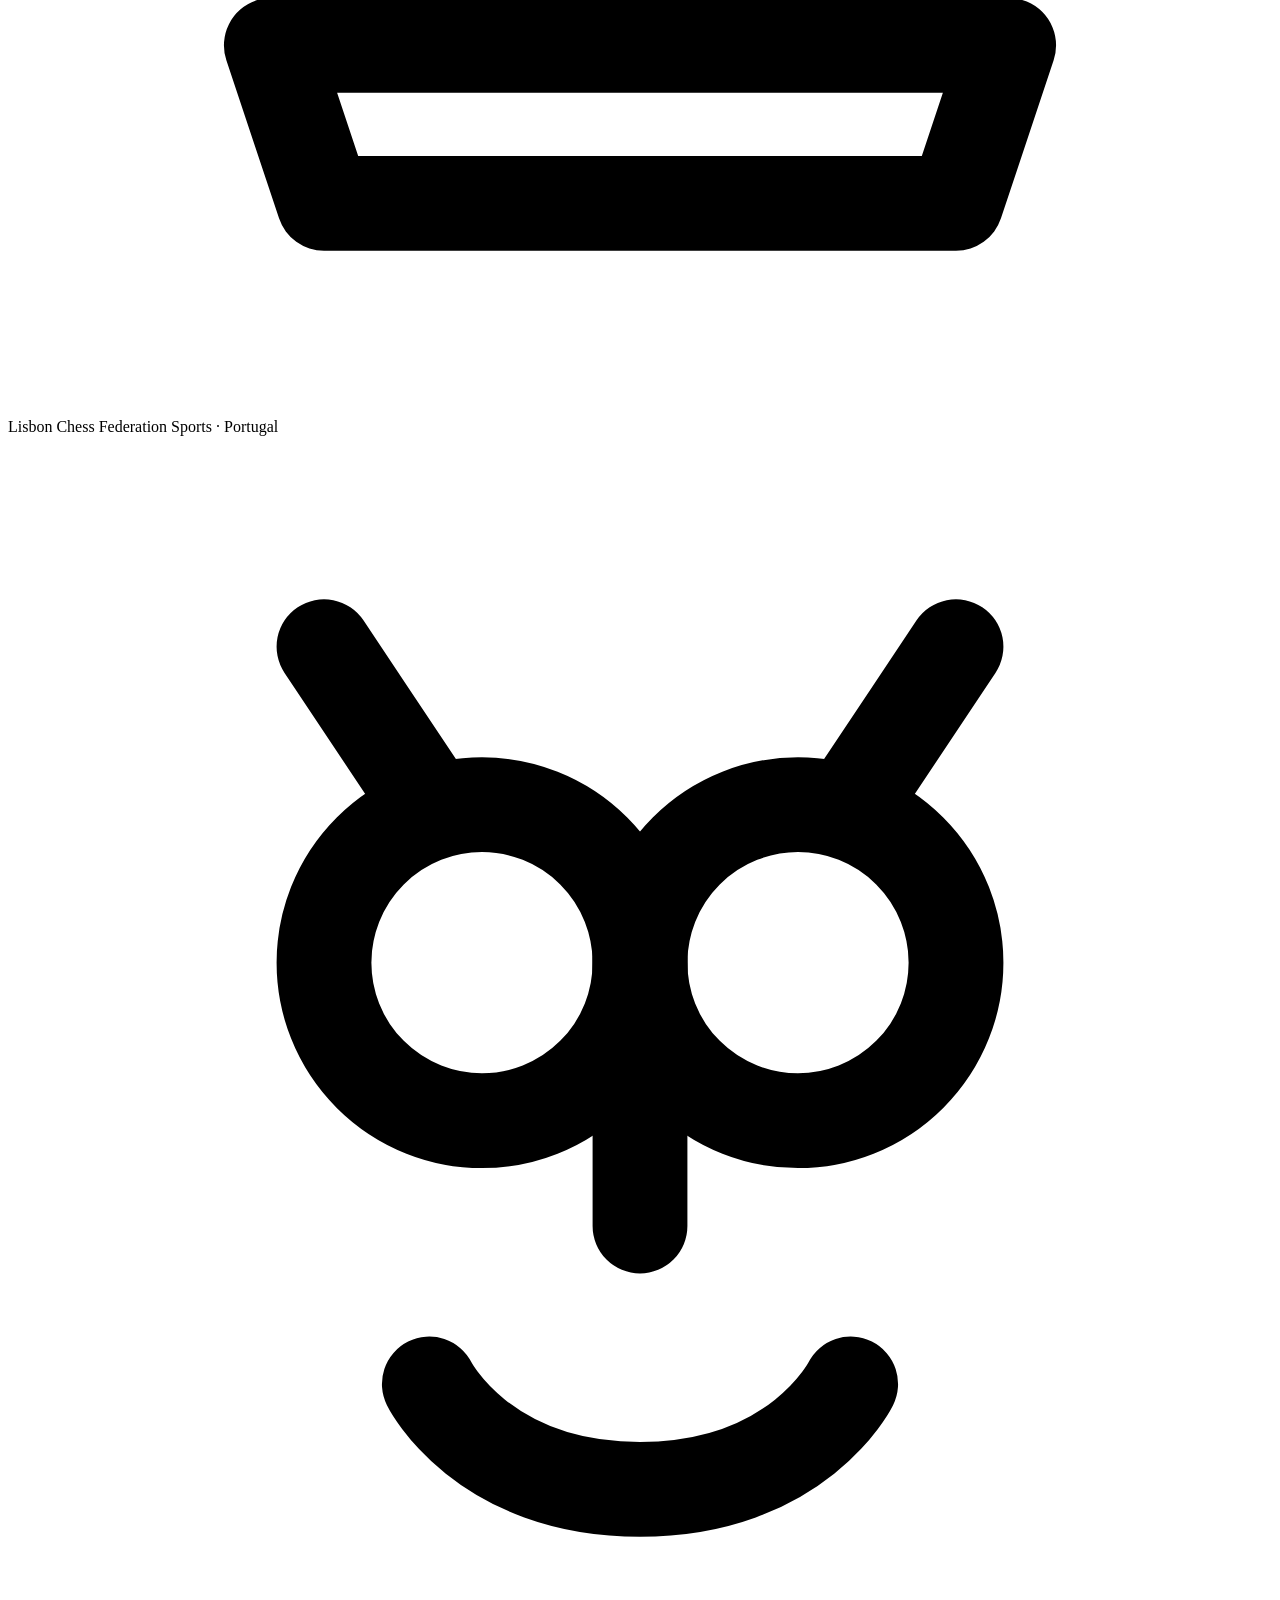
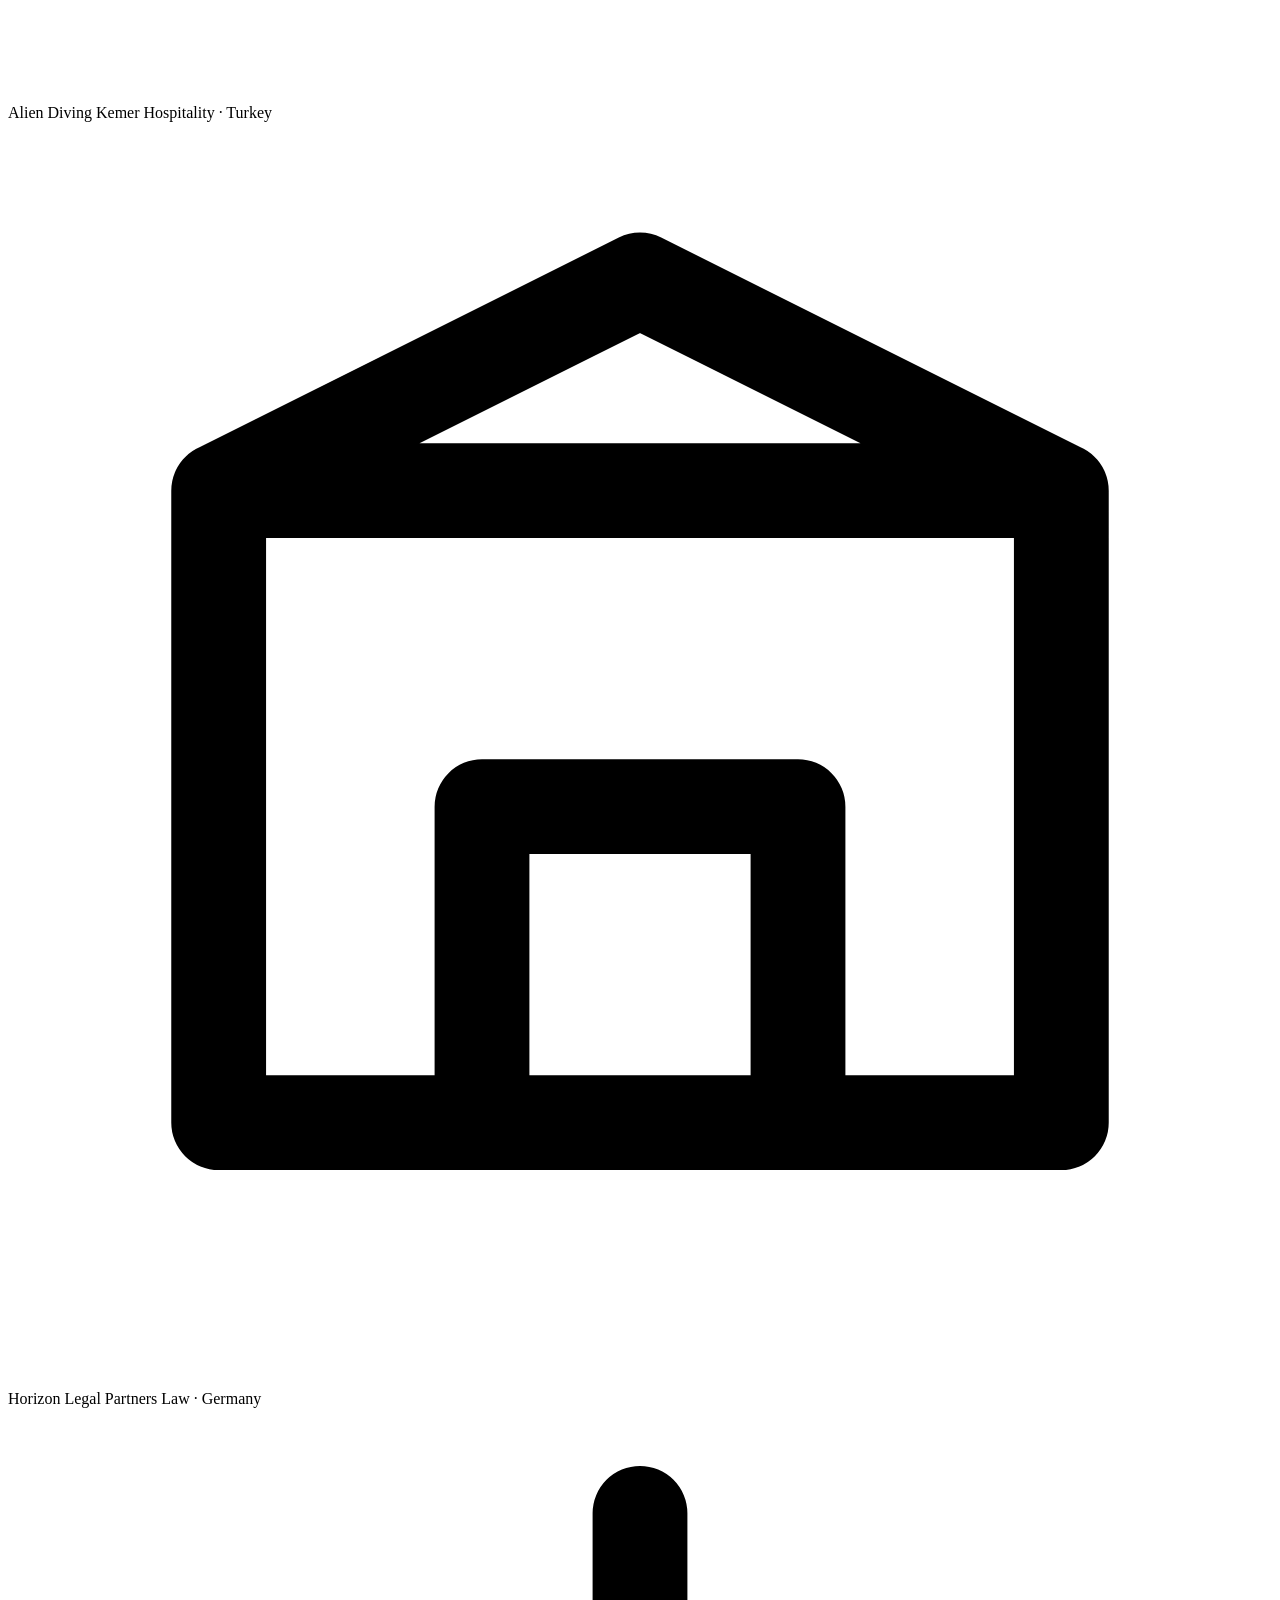
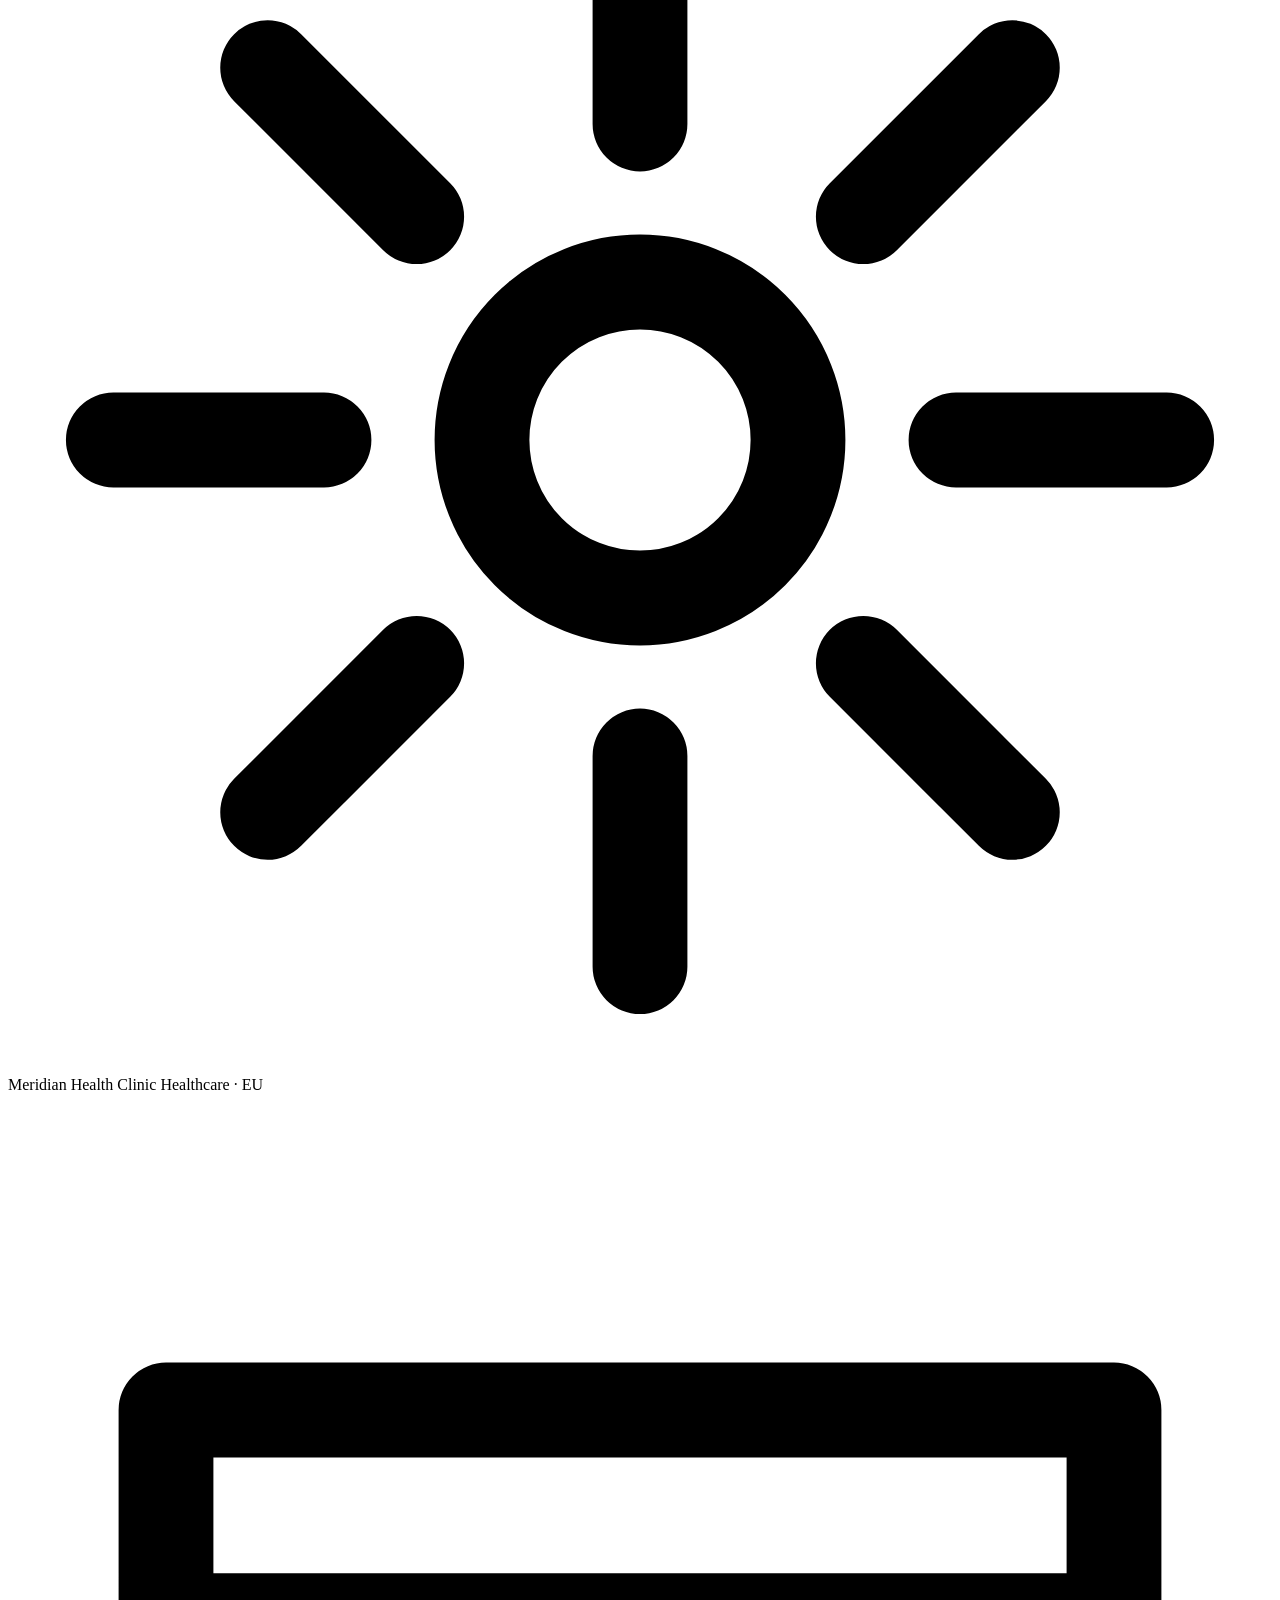
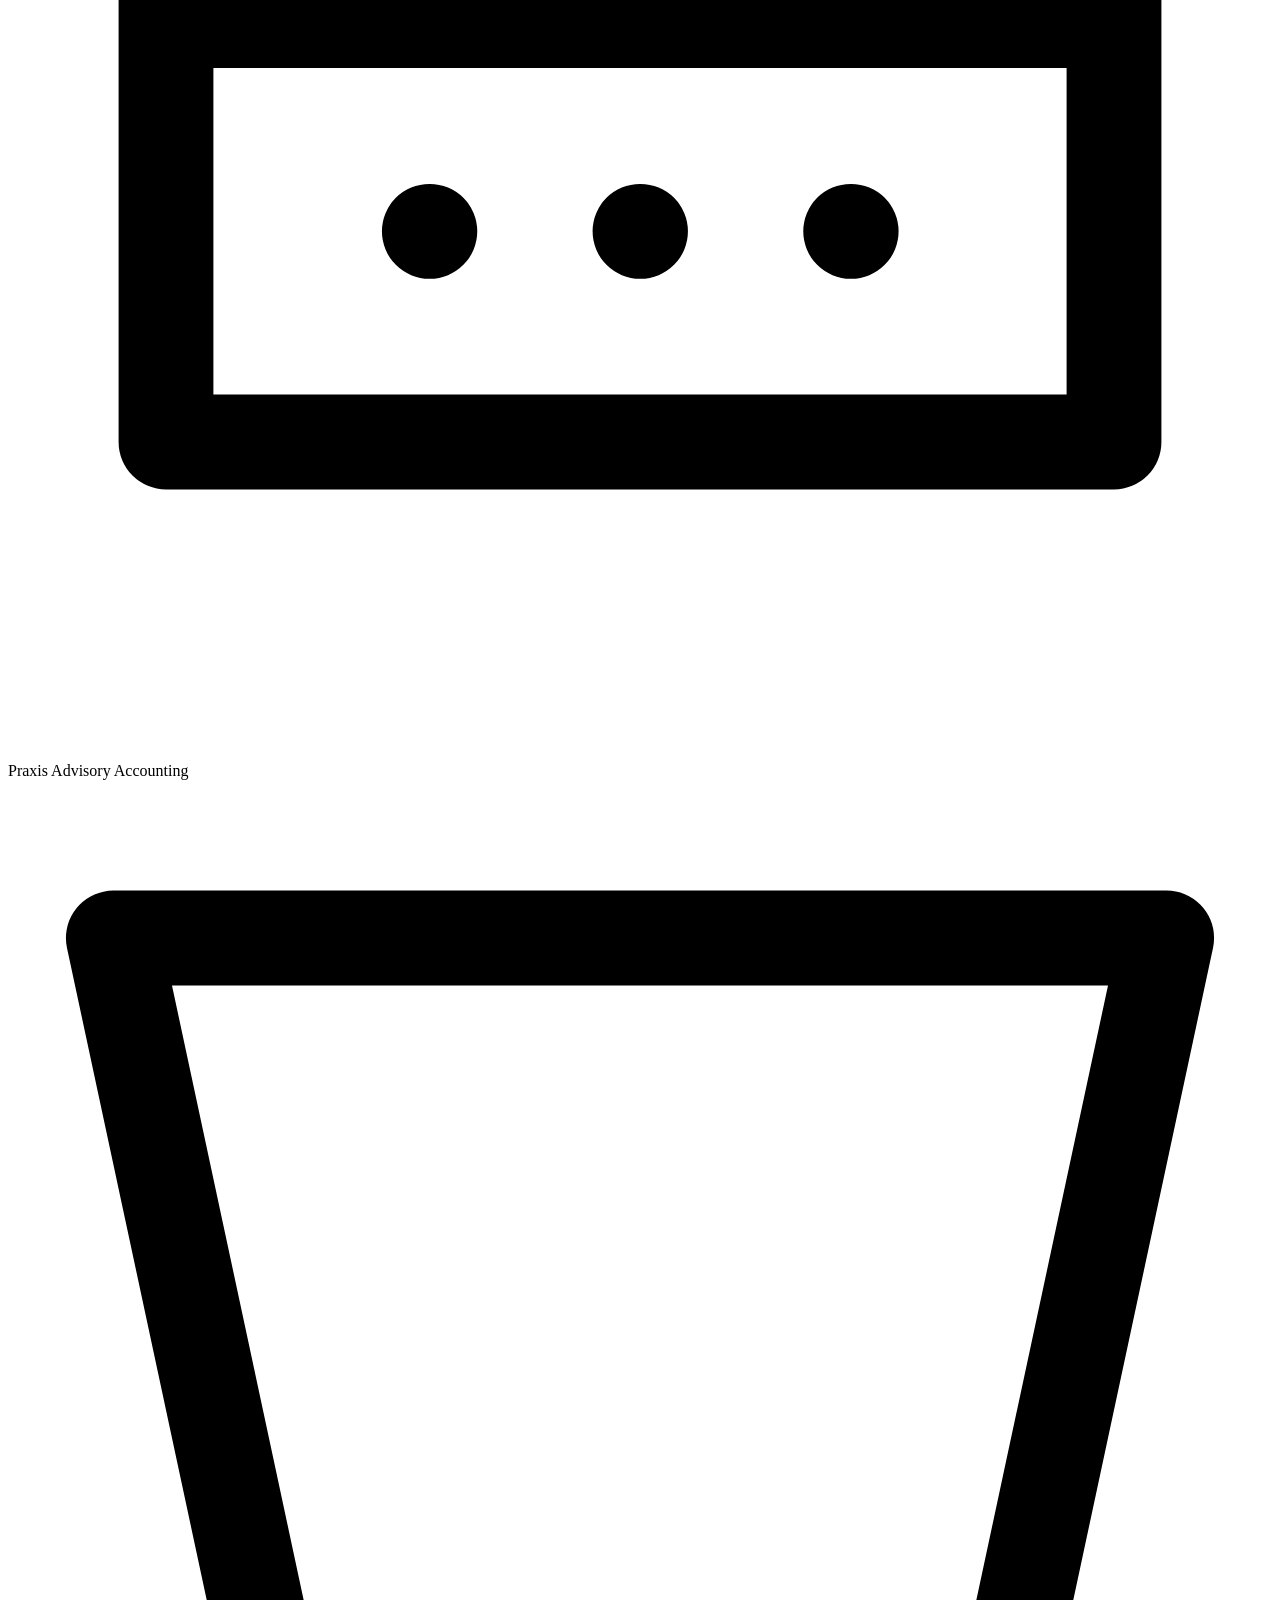
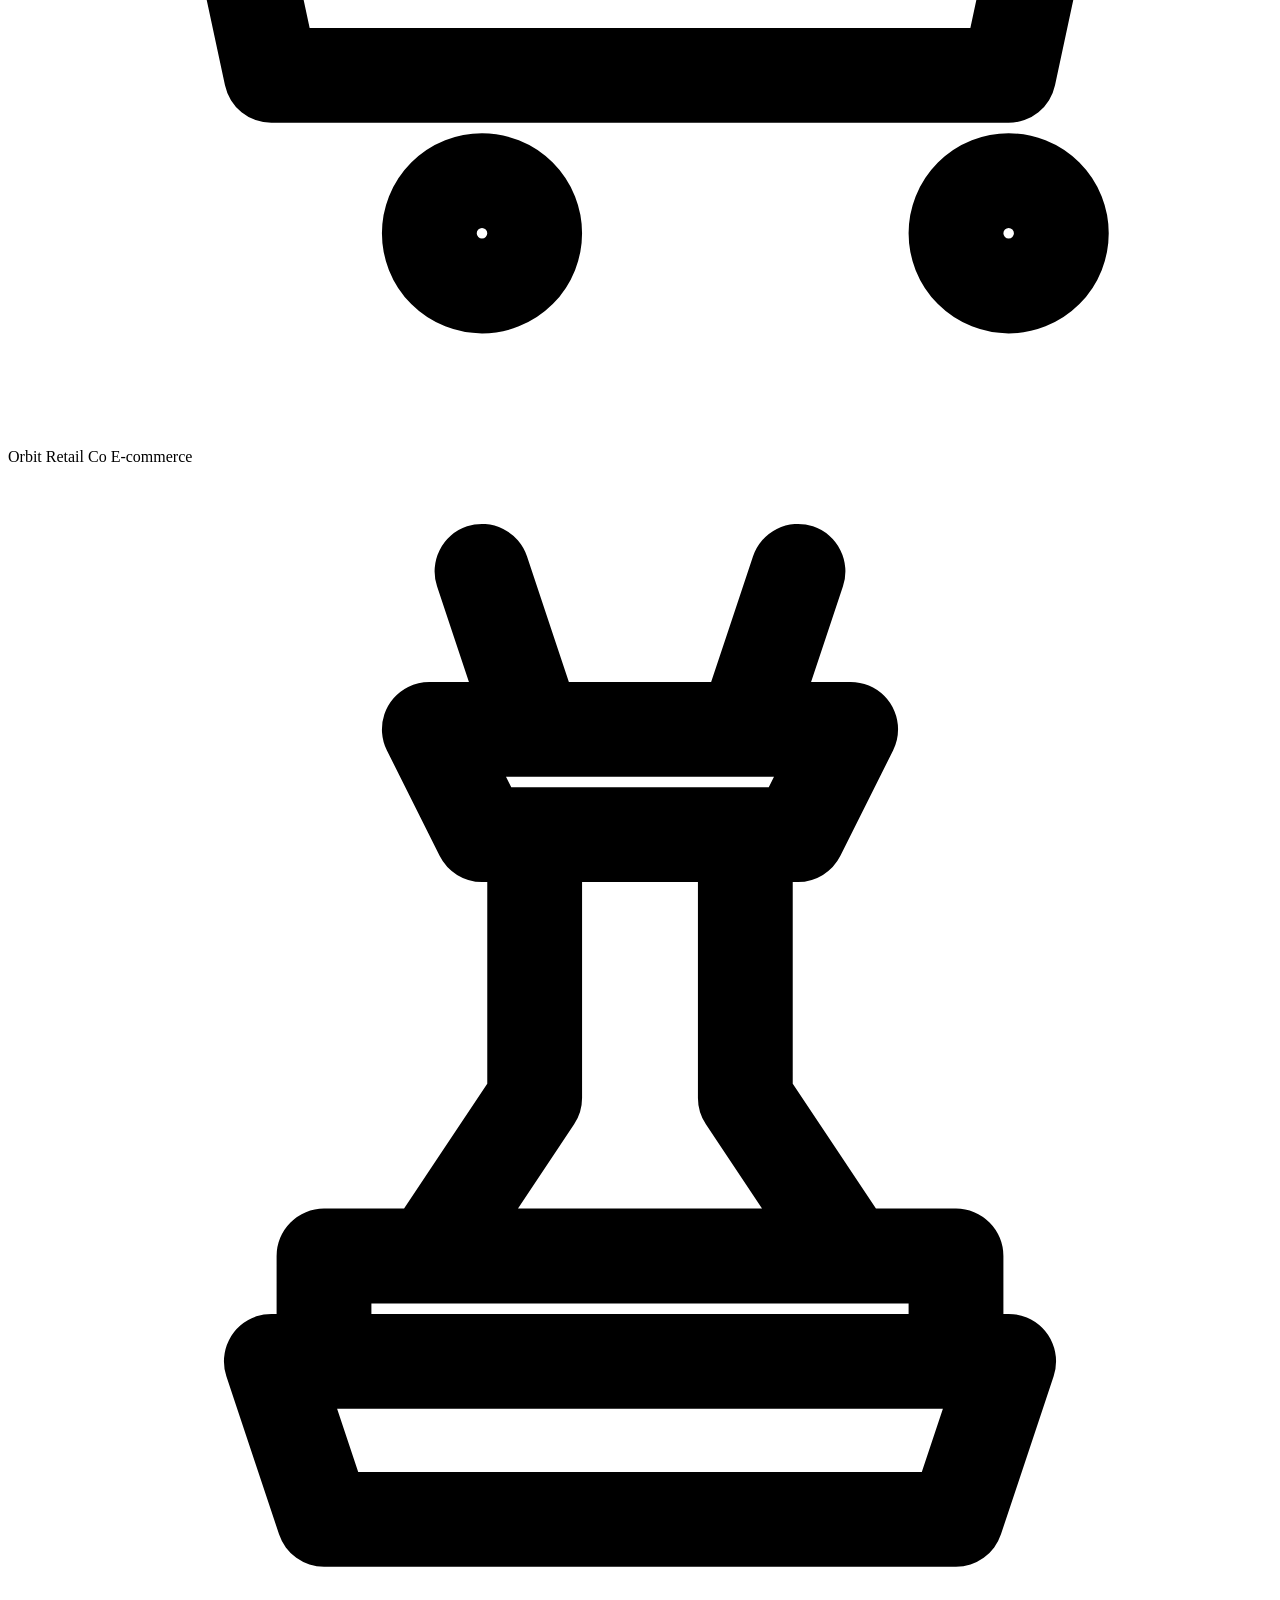
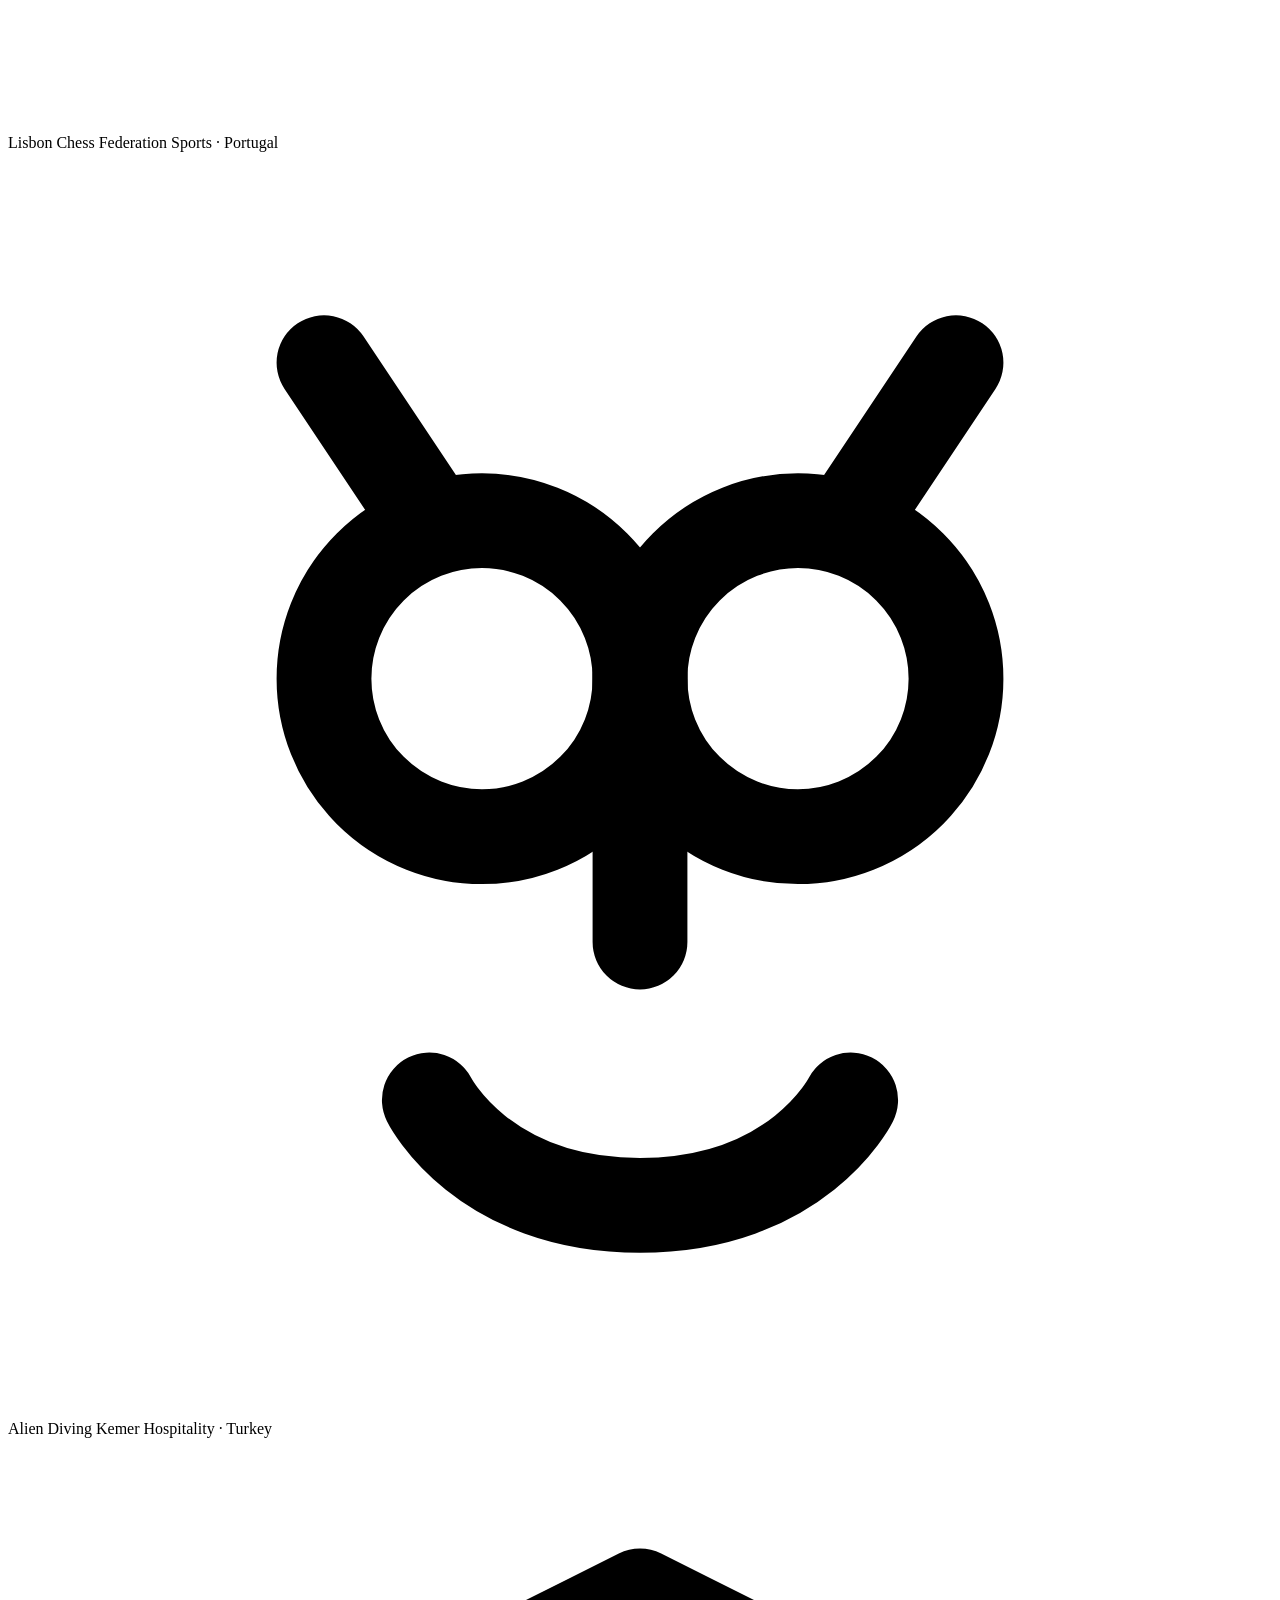
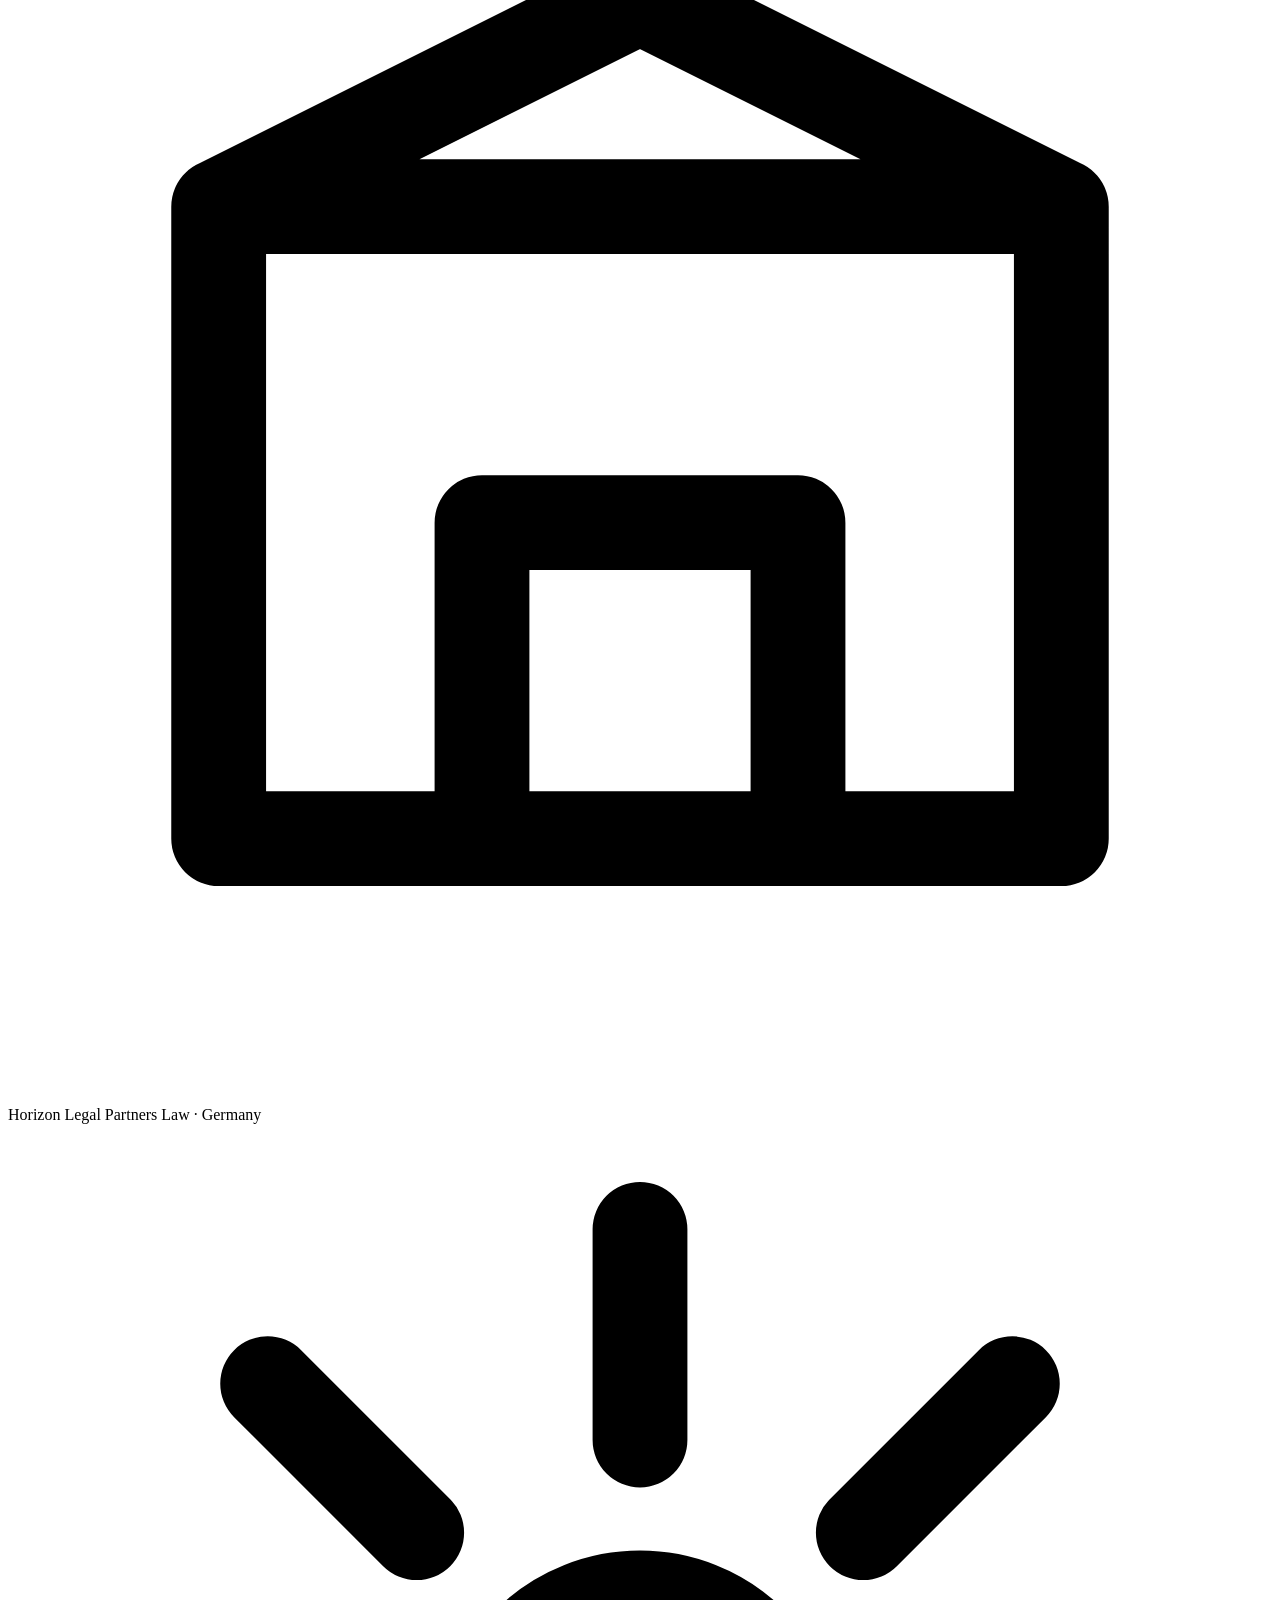
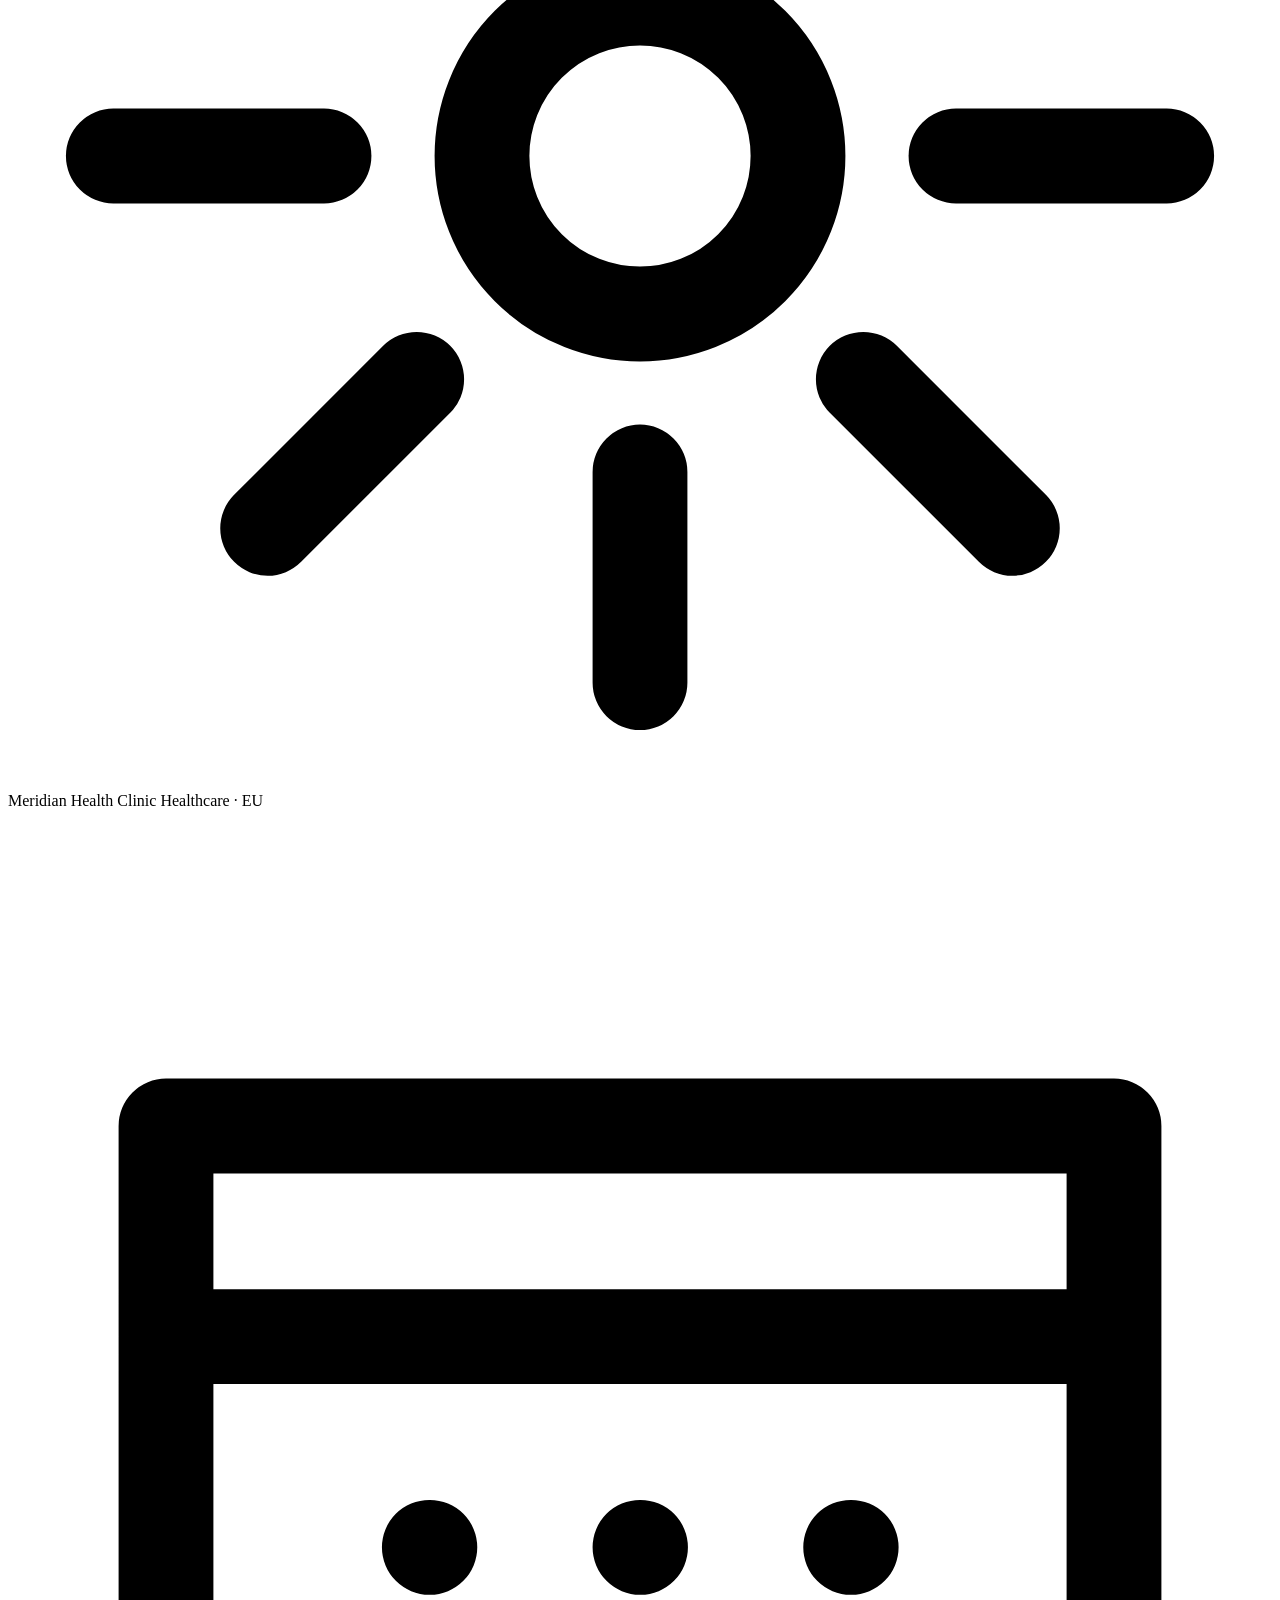
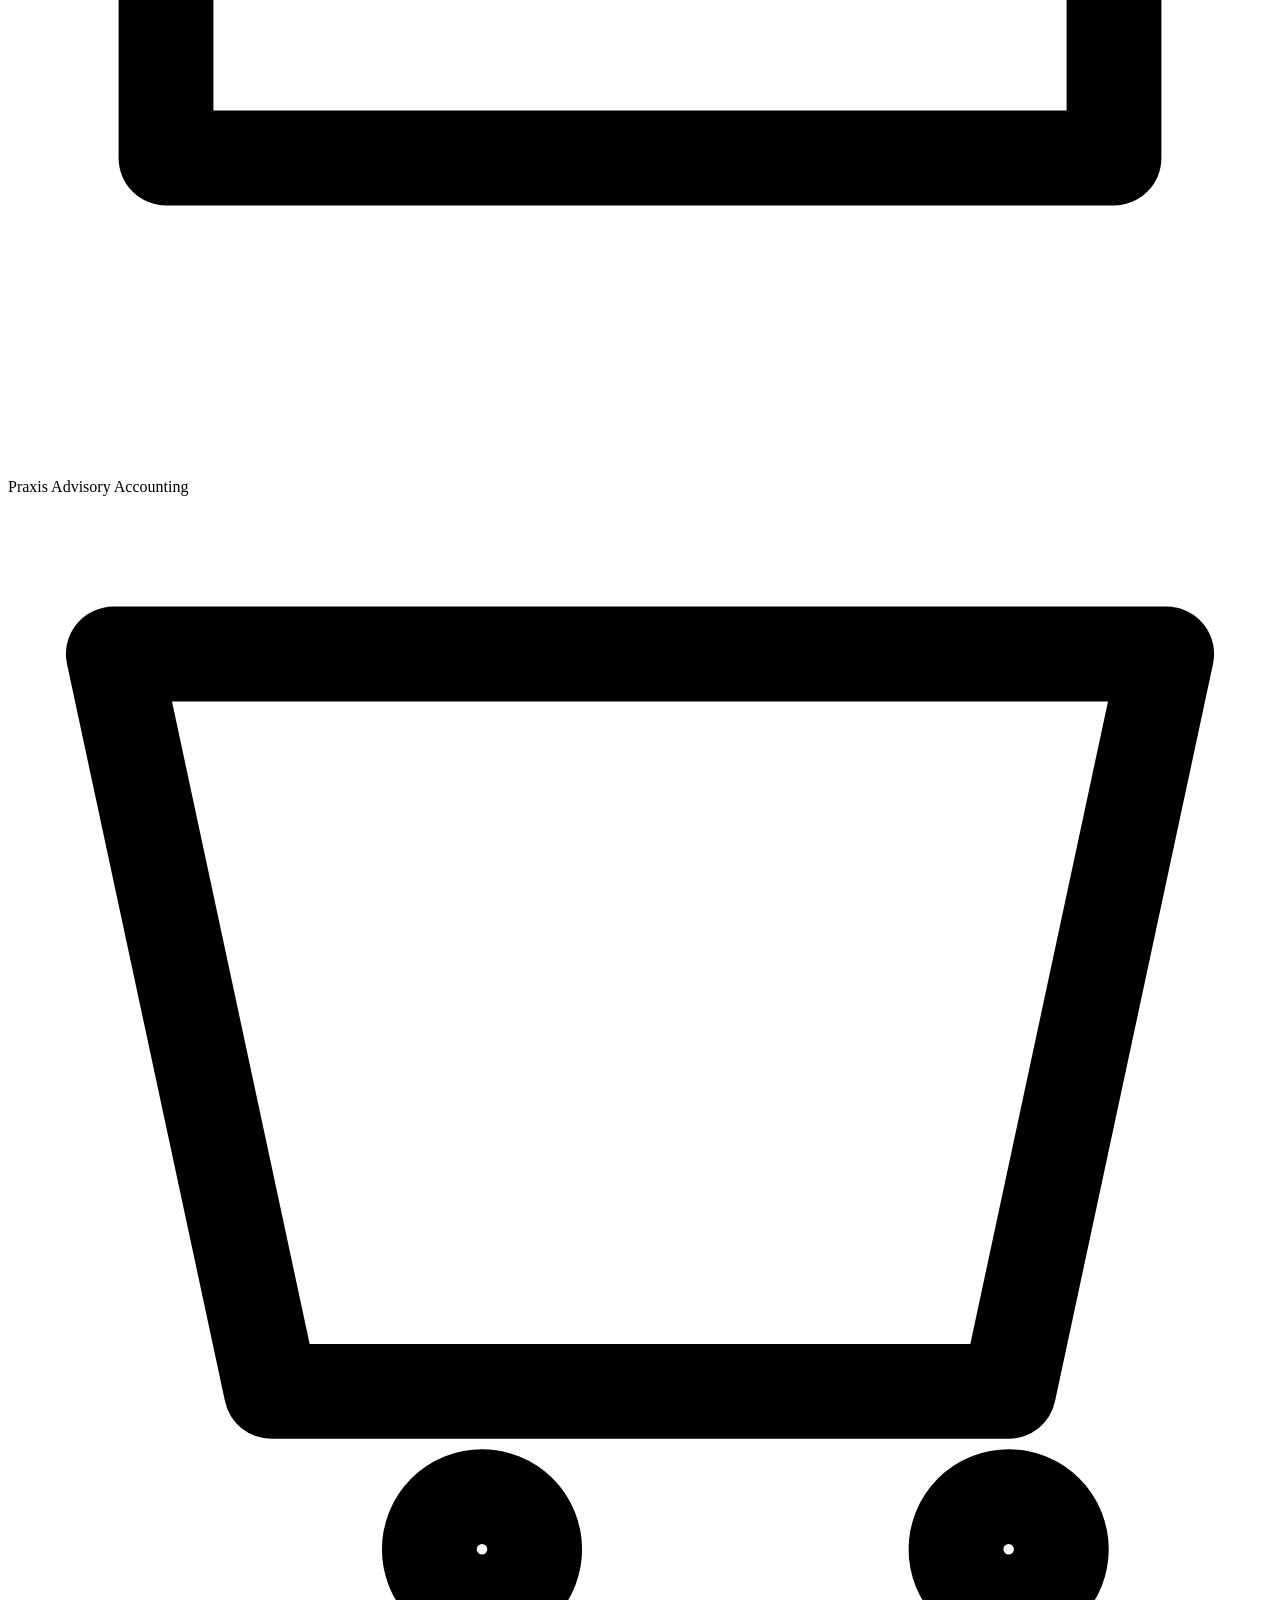
==== commit 04b51489: "Add files via upload" ====
--- a/index.html
+++ b/index.html
@@ -1,334 +1,377 @@
 <!DOCTYPE html>
 <html lang="en">
 <head>
-  <meta charset="UTF-8">
-  <meta name="viewport" content="width=device-width, initial-scale=1.0">
-  <title>Freera Consultancy — AI automation for small & mid-sized businesses</title>
-  <meta name="description" content="Freera brings real, working AI into small and mid-sized businesses. Automate calls, emails, documents and workflows. Your team gets their time back.">
-  <link rel="stylesheet" href="styles.css">
+<meta charset="UTF-8">
+<meta name="viewport" content="width=device-width, initial-scale=1.0">
+<title>Freera — AI Automation Consulting | Live in 2 Weeks</title>
+<meta name="description" content="AI automation consultancy for small and mid-sized businesses. Phone agents, document automation, email workflows. Based in Mülheim an der Ruhr, working globally.">
+<link rel="preconnect" href="https://fonts.googleapis.com">
+<link rel="preconnect" href="https://fonts.gstatic.com" crossorigin>
+<link href="https://fonts.googleapis.com/css2?family=Fraunces:ital,opsz,wght@0,9..144,400;0,9..144,500;0,9..144,600;0,9..144,700;0,9..144,900;1,9..144,500;1,9..144,700&family=Plus+Jakarta+Sans:wght@400;500;600;700&display=swap" rel="stylesheet">
+<link rel="stylesheet" href="styles.css">
 </head>
 <body>
 
-  <!-- Navigation -->
-  <nav class="nav">
-    <div class="nav-inner">
-      <a href="index.html" class="logo">Freera<span class="logo-dot"></span></a>
-      <ul class="nav-links" id="navLinks">
-        <li><a href="index.html" class="active">Home</a></li>
-        <li><a href="services.html">Services</a></li>
-        <li><a href="about.html">About</a></li>
-        <li><a href="contact.html">Contact</a></li>
-        <li><a href="contact.html" class="btn btn-coral">Book a call <span class="btn-arrow">→</span></a></li>
-      </ul>
-      <button class="nav-toggle" onclick="document.getElementById('navLinks').classList.toggle('open')">☰</button>
-    </div>
-  </nav>
-
-  <!-- Hero -->
-  <section class="hero">
-    <div class="container">
-      <div class="hero-grid animate-in">
-        <div>
-          <span class="eyebrow">AI automation consultancy</span>
-          <h1 class="hero-title" style="margin-top: 1rem;">
-            Smart automation for businesses <span class="highlight">that aren't Google.</span>
-          </h1>
-          <p class="lead">
-            We bring real, working AI into small and mid-sized businesses.
-            Phone calls, emails, documents, follow-ups — automated. Your team gets their
-            time back. Your customers get faster service.
-          </p>
-          <div class="hero-ctas">
-            <a href="contact.html" class="btn btn-coral">Book a free call <span class="btn-arrow">→</span></a>
-            <a href="services.html" class="btn btn-outline">See what we do</a>
+<nav class="nav">
+  <div class="nav-inner">
+    <a href="index.html" class="nav-logo">
+      <canvas class="nav-logo-brand" id="navLogo" width="640" height="160"></canvas>
+    </a>
+    <ul class="nav-links" id="navLinks">
+      <li><a href="index.html" class="active">Home</a></li>
+      <li><a href="services.html">Services</a></li>
+      <li><a href="about.html">About</a></li>
+      <li><a href="contact.html">Contact</a></li>
+      <li><a href="contact.html" class="btn btn-primary">Book a call <span class="btn-arrow">→</span></a></li>
+    </ul>
+    <button class="nav-toggle" onclick="document.getElementById('navLinks').classList.toggle('open')">☰</button>
+  </div>
+</nav>
+
+<!-- HERO -->
+<section class="hero">
+  <div class="container">
+    <div class="hero-grid animate-in">
+      <div>
+        <span class="eyebrow">AI automation consultancy</span>
+        <h1 class="hero-title">Smart automation for businesses <span class="highlight">that aren't Google.</span></h1>
+        <p class="lead">We bring real, working AI into small and mid-sized businesses. Phone calls, emails, documents, follow-ups — automated. Your team gets their time back. Your customers get faster service.</p>
+        <div class="hero-ctas">
+          <a href="contact.html" class="btn btn-primary">Book a free call <span class="btn-arrow">→</span></a>
+          <a href="services.html" class="btn btn-outline">See what we do</a>
+        </div>
+      </div>
+      <div class="hero-visual">
+        <div class="hero-rings">
+          <div class="ring ring-1"></div>
+          <div class="ring ring-2"></div>
+          <div class="ring ring-3"></div>
+        </div>
+        <canvas class="hero-logo-canvas" id="heroLogo" width="800" height="200"></canvas>
+      </div>
+    </div>
+  </div>
+</section>
+
+<!-- VALUE STRIP -->
+<div class="value-strip">
+  <div class="container">
+    <div class="value-strip-inner">
+      <div class="value-item"><span class="value-icon">⚡</span> Live in 2 weeks</div>
+      <div class="value-item"><span class="value-icon">🌍</span> Working with SMEs globally</div>
+      <div class="value-item"><span class="value-icon">💬</span> Plain-English, zero jargon</div>
+      <div class="value-item"><span class="value-icon">🔐</span> GDPR &amp; privacy-first</div>
+    </div>
+  </div>
+</div>
+
+<!-- LOGO MARQUEE -->
+<div class="logo-marquee-section">
+  <div class="marquee-label">Trusted by early partners</div>
+  <div class="logo-marquee">
+    <div class="logo-track">
+      <!-- Set 1 -->
+      <div class="client-logo">
+        <svg viewBox="0 0 24 24" fill="none" stroke="currentColor" stroke-width="1.8" stroke-linecap="round" stroke-linejoin="round"><path d="M9 2l1 3h4l1-3M8 5h8l-1 2h-6l-1-2zM10 7v5l-2 3h8l-2-3V7M6 15h12v2H6zM5 17h14l-1 3H6l-1-3z"/></svg>
+        <div class="client-logo-stack">
+          <span>Lisbon Chess Federation</span>
+          <span class="client-logo-label">Sports · Portugal</span>
+        </div>
+      </div>
+      <div class="client-logo">
+        <svg viewBox="0 0 24 24" fill="none" stroke="currentColor" stroke-width="1.8" stroke-linecap="round" stroke-linejoin="round"><circle cx="9" cy="10" r="3"/><circle cx="15" cy="10" r="3"/><path d="M12 10v5M8 18s1 2 4 2 4-2 4-2M6 4l2 3M18 4l-2 3"/></svg>
+        <div class="client-logo-stack">
+          <span>Alien Diving Kemer</span>
+          <span class="client-logo-label">Hospitality · Turkey</span>
+        </div>
+      </div>
+      <div class="client-logo">
+        <svg viewBox="0 0 24 24" fill="none" stroke="currentColor" stroke-width="1.8" stroke-linecap="round" stroke-linejoin="round"><path d="M4 7h16v12H4zM4 7l8-4 8 4M9 19v-6h6v6"/></svg>
+        <div class="client-logo-stack">
+          <span>Horizon Legal Partners</span>
+          <span class="client-logo-label">Law · Germany</span>
+        </div>
+      </div>
+      <div class="client-logo">
+        <svg viewBox="0 0 24 24" fill="none" stroke="currentColor" stroke-width="1.8" stroke-linecap="round" stroke-linejoin="round"><path d="M12 2v4M12 18v4M4.93 4.93l2.83 2.83M16.24 16.24l2.83 2.83M2 12h4M18 12h4M4.93 19.07l2.83-2.83M16.24 7.76l2.83-2.83"/><circle cx="12" cy="12" r="3"/></svg>
+        <div class="client-logo-stack">
+          <span>Meridian Health Clinic</span>
+          <span class="client-logo-label">Healthcare · EU</span>
+        </div>
+      </div>
+      <div class="client-logo">
+        <svg viewBox="0 0 24 24" fill="none" stroke="currentColor" stroke-width="1.8" stroke-linecap="round" stroke-linejoin="round"><path d="M3 10h18M3 6h18v12H3zM8 14h.01M12 14h.01M16 14h.01"/></svg>
+        <div class="client-logo-stack">
+          <span>Praxis Advisory</span>
+          <span class="client-logo-label">Accounting</span>
+        </div>
+      </div>
+      <div class="client-logo">
+        <svg viewBox="0 0 24 24" fill="none" stroke="currentColor" stroke-width="1.8" stroke-linecap="round" stroke-linejoin="round"><path d="M2 3h20l-3 14H5L2 3zM9 21a1 1 0 100-2 1 1 0 000 2zM19 21a1 1 0 100-2 1 1 0 000 2z"/></svg>
+        <div class="client-logo-stack">
+          <span>Orbit Retail Co</span>
+          <span class="client-logo-label">E-commerce</span>
+        </div>
+      </div>
+
+      <!-- Set 2 (duplicate for seamless loop) -->
+      <div class="client-logo">
+        <svg viewBox="0 0 24 24" fill="none" stroke="currentColor" stroke-width="1.8" stroke-linecap="round" stroke-linejoin="round"><path d="M9 2l1 3h4l1-3M8 5h8l-1 2h-6l-1-2zM10 7v5l-2 3h8l-2-3V7M6 15h12v2H6zM5 17h14l-1 3H6l-1-3z"/></svg>
+        <div class="client-logo-stack">
+          <span>Lisbon Chess Federation</span>
+          <span class="client-logo-label">Sports · Portugal</span>
+        </div>
+      </div>
+      <div class="client-logo">
+        <svg viewBox="0 0 24 24" fill="none" stroke="currentColor" stroke-width="1.8" stroke-linecap="round" stroke-linejoin="round"><circle cx="9" cy="10" r="3"/><circle cx="15" cy="10" r="3"/><path d="M12 10v5M8 18s1 2 4 2 4-2 4-2M6 4l2 3M18 4l-2 3"/></svg>
+        <div class="client-logo-stack">
+          <span>Alien Diving Kemer</span>
+          <span class="client-logo-label">Hospitality · Turkey</span>
+        </div>
+      </div>
+      <div class="client-logo">
+        <svg viewBox="0 0 24 24" fill="none" stroke="currentColor" stroke-width="1.8" stroke-linecap="round" stroke-linejoin="round"><path d="M4 7h16v12H4zM4 7l8-4 8 4M9 19v-6h6v6"/></svg>
+        <div class="client-logo-stack">
+          <span>Horizon Legal Partners</span>
+          <span class="client-logo-label">Law · Germany</span>
+        </div>
+      </div>
+      <div class="client-logo">
+        <svg viewBox="0 0 24 24" fill="none" stroke="currentColor" stroke-width="1.8" stroke-linecap="round" stroke-linejoin="round"><path d="M12 2v4M12 18v4M4.93 4.93l2.83 2.83M16.24 16.24l2.83 2.83M2 12h4M18 12h4M4.93 19.07l2.83-2.83M16.24 7.76l2.83-2.83"/><circle cx="12" cy="12" r="3"/></svg>
+        <div class="client-logo-stack">
+          <span>Meridian Health Clinic</span>
+          <span class="client-logo-label">Healthcare · EU</span>
+        </div>
+      </div>
+      <div class="client-logo">
+        <svg viewBox="0 0 24 24" fill="none" stroke="currentColor" stroke-width="1.8" stroke-linecap="round" stroke-linejoin="round"><path d="M3 10h18M3 6h18v12H3zM8 14h.01M12 14h.01M16 14h.01"/></svg>
+        <div class="client-logo-stack">
+          <span>Praxis Advisory</span>
+          <span class="client-logo-label">Accounting</span>
+        </div>
+      </div>
+      <div class="client-logo">
+        <svg viewBox="0 0 24 24" fill="none" stroke="currentColor" stroke-width="1.8" stroke-linecap="round" stroke-linejoin="round"><path d="M2 3h20l-3 14H5L2 3zM9 21a1 1 0 100-2 1 1 0 000 2zM19 21a1 1 0 100-2 1 1 0 000 2z"/></svg>
+        <div class="client-logo-stack">
+          <span>Orbit Retail Co</span>
+          <span class="client-logo-label">E-commerce</span>
+        </div>
+      </div>
+    </div>
+  </div>
+</div>
+
+<!-- SERVICES PREVIEW -->
+<section>
+  <div class="container">
+    <div class="section-head">
+      <span class="eyebrow">What we do</span>
+      <h2 class="display-lg">Five places AI can quietly transform <span class="italic">your day-to-day.</span></h2>
+      <p class="lead">We focus on the work that drains small teams — and where AI delivers fast, measurable wins. No moonshots, no hype.</p>
+    </div>
+    <div class="grid-3">
+      <div class="card"><div class="card-icon">📋</div><h3>AI audit &amp; roadmap</h3><p>We shadow your team, find every repetitive task, and hand you a prioritised plan with quick wins and long-term opportunities.</p></div>
+      <div class="card"><div class="card-icon">📞</div><h3>Voice &amp; phone agents</h3><p>AI that answers your calls, books appointments, qualifies leads — 24/7, in your brand's voice. Never miss a call again.</p></div>
+      <div class="card"><div class="card-icon">📄</div><h3>Document automation</h3><p>Contracts, reports, proposals, SOPs — generated in seconds from your templates and data. Consistent, on-brand, effortless.</p></div>
+      <div class="card"><div class="card-icon">✉️</div><h3>Email &amp; inbox automation</h3><p>Smart triage, auto-responses, lead routing, follow-up sequences. Get your team out of the inbox and back to real work.</p></div>
+      <div class="card"><div class="card-icon">⚙️</div><h3>Workflow automation</h3><p>Connect your tools and stitch them together. End-to-end flows from enquiry to invoice to CRM — running themselves.</p></div>
+      <div class="card" style="background: linear-gradient(135deg, var(--purple), hsl(280 90% 70%)); border-color: transparent;">
+        <div class="card-icon" style="background: hsl(0 0% 100% / 0.15); border-color: hsl(0 0% 100% / 0.2);">✨</div>
+        <h3 style="color: #fff;">Something else?</h3>
+        <p style="color: hsl(0 0% 100% / 0.9);">If it's repetitive, data-driven or rules-based, there's probably a way to automate it. Let's talk.</p>
+        <a href="contact.html" style="color: var(--purple-pale); font-weight: 600; margin-top: 1rem; display: inline-block;">Start a conversation →</a>
+      </div>
+    </div>
+  </div>
+</section>
+
+<!-- WHO WE HELP -->
+<section>
+  <div class="container">
+    <div style="display: grid; grid-template-columns: 1fr 1fr; gap: 3rem; align-items: center;" class="who-grid">
+      <div>
+        <span class="eyebrow">Who we help</span>
+        <h2 class="display-md" style="margin: 1rem 0 1.2rem;">Built for the businesses <span class="italic">drowning in admin.</span></h2>
+        <p class="lead">We work with SMEs whose teams spend more time on repetitive work than on the work that actually grows the business. If that sounds familiar, we should talk.</p>
+      </div>
+      <div class="pills">
+        <span class="pill"><span class="pill-emoji">🏥</span> Clinics &amp; healthcare</span>
+        <span class="pill"><span class="pill-emoji">⚖️</span> Law firms</span>
+        <span class="pill"><span class="pill-emoji">🏡</span> Real estate</span>
+        <span class="pill"><span class="pill-emoji">📊</span> Accountants &amp; bookkeepers</span>
+        <span class="pill"><span class="pill-emoji">🛍️</span> E-commerce brands</span>
+        <span class="pill"><span class="pill-emoji">🎨</span> Boutique agencies</span>
+        <span class="pill"><span class="pill-emoji">🍽️</span> Hospitality</span>
+        <span class="pill"><span class="pill-emoji">🚚</span> Logistics &amp; trades</span>
+        <span class="pill"><span class="pill-emoji">🏢</span> Professional services</span>
+      </div>
+    </div>
+  </div>
+</section>
+
+<!-- TESTIMONIALS -->
+<section>
+  <div class="container">
+    <div class="section-head">
+      <span class="eyebrow">What partners say</span>
+      <h2 class="display-lg">Small teams, <span class="italic">real results.</span></h2>
+    </div>
+    <div class="testimonials">
+      <div class="testimonial">
+        <p class="testimonial-quote">Freera built us an AI booking agent that handles our calls in four languages. What used to ring out in the evenings now gets answered, confirmed, and added to our calendar automatically.</p>
+        <div class="testimonial-meta">
+          <div class="testimonial-avatar">AD</div>
+          <div>
+            <div class="testimonial-name">Operations Lead</div>
+            <div class="testimonial-role">Alien Diving Kemer · Turkey</div>
           </div>
         </div>
-        <div class="hero-visual">
-          <!-- Decorative SVG illustration -->
-          <svg viewBox="0 0 480 480" xmlns="http://www.w3.org/2000/svg" style="width: 100%; height: 100%;">
-            <!-- Background blobs -->
-            <circle cx="360" cy="120" r="100" fill="#FFD966" opacity="0.6"/>
-            <circle cx="140" cy="340" r="110" fill="#B8F5D8" opacity="0.7"/>
-            <circle cx="320" cy="340" r="60" fill="#DCE2FF"/>
-
-            <!-- Central card -->
-            <g transform="translate(100, 120)">
-              <rect width="280" height="200" rx="24" fill="#FFFFFF" stroke="#121726" stroke-width="2.5"/>
-              <!-- Sparkle icon -->
-              <g transform="translate(24, 24)">
-                <circle cx="20" cy="20" r="20" fill="#FF6B4A"/>
-                <path d="M20 10 L22 18 L30 20 L22 22 L20 30 L18 22 L10 20 L18 18 Z" fill="#FFFFFF"/>
-              </g>
-              <!-- Text lines -->
-              <rect x="24" y="80" width="220" height="10" rx="5" fill="#121726"/>
-              <rect x="24" y="100" width="180" height="10" rx="5" fill="#FF6B4A" opacity="0.6"/>
-              <rect x="24" y="130" width="100" height="28" rx="14" fill="#121726"/>
-              <text x="74" y="150" font-family="Plus Jakarta Sans, sans-serif" font-size="12" font-weight="600" fill="#FFF5EB" text-anchor="middle">Done ✓</text>
-            </g>
-
-            <!-- Floating chat bubble -->
-            <g transform="translate(300, 90)">
-              <rect width="130" height="60" rx="30" fill="#121726"/>
-              <circle cx="30" cy="30" r="8" fill="#FFD966"/>
-              <circle cx="55" cy="30" r="8" fill="#FF6B4A"/>
-              <circle cx="80" cy="30" r="8" fill="#B8F5D8"/>
-              <circle cx="105" cy="30" r="8" fill="#DCE2FF"/>
-            </g>
-
-            <!-- Small badge bottom left -->
-            <g transform="translate(30, 360)">
-              <rect width="140" height="44" rx="22" fill="#FF6B4A"/>
-              <text x="70" y="28" font-family="Fraunces, serif" font-style="italic" font-size="17" font-weight="500" fill="#FFFFFF" text-anchor="middle">automated.</text>
-            </g>
-          </svg>
-        </div>
-      </div>
-    </div>
-  </section>
-
-  <!-- Trusted-by / Quick value strip -->
-  <section style="padding: 2rem 0; background: var(--cream-deep);">
-    <div class="container">
-      <div style="display: flex; justify-content: center; align-items: center; gap: 3rem; flex-wrap: wrap; text-align: center;">
-        <div style="display: flex; align-items: center; gap: 0.6rem; font-size: 0.95rem; color: var(--ink-soft);">
-          <span style="font-size: 1.3rem;">⚡</span> Setup in days, not months
-        </div>
-        <div style="display: flex; align-items: center; gap: 0.6rem; font-size: 0.95rem; color: var(--ink-soft);">
-          <span style="font-size: 1.3rem;">🌍</span> Working with SMEs globally
-        </div>
-        <div style="display: flex; align-items: center; gap: 0.6rem; font-size: 0.95rem; color: var(--ink-soft);">
-          <span style="font-size: 1.3rem;">💬</span> Plain-English, zero jargon
-        </div>
-        <div style="display: flex; align-items: center; gap: 0.6rem; font-size: 0.95rem; color: var(--ink-soft);">
-          <span style="font-size: 1.3rem;">🔐</span> Privacy-first approach
-        </div>
-      </div>
-    </div>
-  </section>
-
-  <!-- What we automate -->
-  <section>
-    <div class="container">
-      <div class="section-head">
-        <span class="eyebrow">What we do</span>
-        <h2 class="display-lg">Five places AI can quietly transform <span class="italic" style="color: var(--coral);">your day-to-day.</span></h2>
-        <p class="lead">We focus on the work that drains small teams — and where AI delivers fast, measurable wins. No moonshots, no hype.</p>
-      </div>
-
-      <div class="grid-3">
-        <div class="card">
-          <div class="card-icon icon-coral">📋</div>
-          <h3>AI audit & roadmap</h3>
-          <p>We shadow your team, find every repetitive task, and hand you a prioritised plan with quick wins and long-term opportunities.</p>
-        </div>
-
-        <div class="card">
-          <div class="card-icon icon-cobalt">📞</div>
-          <h3>Voice & phone agents</h3>
-          <p>AI that answers your calls, books appointments, qualifies leads — 24/7, in your brand's voice. Never miss a call again.</p>
-        </div>
-
-        <div class="card">
-          <div class="card-icon icon-butter">📄</div>
-          <h3>Document automation</h3>
-          <p>Contracts, reports, proposals, SOPs — generated in seconds from your templates and data. Consistent, on-brand, effortless.</p>
-        </div>
-
-        <div class="card">
-          <div class="card-icon icon-mint">✉️</div>
-          <h3>Email & inbox automation</h3>
-          <p>Smart triage, auto-responses, lead routing, follow-up sequences. Get your team out of the inbox and back to real work.</p>
-        </div>
-
-        <div class="card">
-          <div class="card-icon icon-cream">⚙️</div>
-          <h3>Workflow automation</h3>
-          <p>Connect your tools and stitch them together. End-to-end flows from enquiry to invoice to CRM — running themselves.</p>
-        </div>
-
-        <div class="card" style="background: var(--ink); color: var(--cream); border-color: var(--ink);">
-          <div class="card-icon" style="background: rgba(255, 217, 102, 0.2);">✨</div>
-          <h3 style="color: #fff;">Something else?</h3>
-          <p style="color: rgba(255, 245, 235, 0.75);">If it's repetitive, data-driven or rules-based, there's probably a way to automate it. Let's talk.</p>
-          <a href="contact.html" style="color: var(--butter); font-weight: 600; margin-top: 1rem; display: inline-block;">Start a conversation →</a>
-        </div>
-      </div>
-    </div>
-  </section>
-
-  <!-- Who we help -->
-  <section style="background: var(--cream-deep);">
-    <div class="container">
-      <div style="display: grid; grid-template-columns: 1fr 1fr; gap: 3rem; align-items: center;">
-        <div>
-          <span class="eyebrow">Who we help</span>
-          <h2 class="display-md" style="margin: 1rem 0 1.2rem;">Built for the businesses <span class="italic" style="color: var(--coral);">drowning in admin.</span></h2>
-          <p class="lead">
-            We work with SMEs whose teams spend more time on repetitive work than on the
-            work that actually grows the business. If that sounds familiar, we should talk.
-          </p>
-        </div>
-        <div class="pills">
-          <span class="pill"><span class="pill-emoji">🏥</span> Clinics & healthcare</span>
-          <span class="pill"><span class="pill-emoji">⚖️</span> Law firms</span>
-          <span class="pill"><span class="pill-emoji">🏡</span> Real estate</span>
-          <span class="pill"><span class="pill-emoji">📊</span> Accountants & bookkeepers</span>
-          <span class="pill"><span class="pill-emoji">🛍️</span> E-commerce brands</span>
-          <span class="pill"><span class="pill-emoji">🎨</span> Boutique agencies</span>
-          <span class="pill"><span class="pill-emoji">🍽️</span> Hospitality</span>
-          <span class="pill"><span class="pill-emoji">🚚</span> Logistics & trades</span>
-          <span class="pill"><span class="pill-emoji">🏢</span> Professional services</span>
-        </div>
-      </div>
-    </div>
-  </section>
-
-  <!-- How it works -->
-  <section>
-    <div class="container">
-      <div class="section-head">
-        <span class="eyebrow">How it works</span>
-        <h2 class="display-lg">A process that <span class="italic" style="color: var(--coral);">doesn't feel like one.</span></h2>
-      </div>
-
-      <div class="steps">
-        <div class="step">
-          <div class="step-num">01</div>
-          <h4>Discovery call</h4>
-          <p>A free 30-minute conversation. We learn your business, your tools, your biggest time sinks.</p>
-        </div>
-        <div class="step">
-          <div class="step-num">02</div>
-          <h4>Audit & plan</h4>
-          <p>We map your workflows, spot the highest-ROI automations, and build you a clear roadmap.</p>
-        </div>
-        <div class="step">
-          <div class="step-num">03</div>
-          <h4>Build & launch</h4>
-          <p>We implement in small, reviewable pieces. You see progress every week. No big-bang surprises.</p>
-        </div>
-        <div class="step">
-          <div class="step-num">04</div>
-          <h4>Support & improve</h4>
-          <p>We stay on as needed — tweaking, expanding, training your team. You're never left stranded.</p>
-        </div>
-      </div>
-    </div>
-  </section>
-
-  <!-- Stats -->
-  <section>
-    <div class="container">
-      <div class="stat-strip">
-        <div>
-          <div class="stat-num">20+</div>
-          <div class="stat-label">Hours saved per week, on average, in our engagements</div>
-        </div>
-        <div>
-          <div class="stat-num">2-4</div>
-          <div class="stat-label">Weeks from kick-off to first automation live</div>
-        </div>
-        <div>
-          <div class="stat-num">100%</div>
-          <div class="stat-label">Custom-built. No cookie-cutter templates.</div>
-        </div>
-        <div>
-          <div class="stat-num">∞</div>
-          <div class="stat-label">Industries we're curious about. Yours included.</div>
-        </div>
-      </div>
-    </div>
-  </section>
-
-  <!-- Why Freera -->
-  <section style="background: var(--cream-deep);">
-    <div class="container">
-      <div class="section-head">
-        <span class="eyebrow">Why Freera</span>
-        <h2 class="display-lg">We're not a tech vendor. <span class="italic" style="color: var(--coral);">We're partners.</span></h2>
-      </div>
-
-      <div class="grid-3">
-        <div class="card">
-          <div class="card-icon icon-coral">🤝</div>
-          <h3>SME-first, always</h3>
-          <p>We don't chase enterprise contracts. Our whole approach — pricing, pace, support — is built for smaller teams.</p>
-        </div>
-        <div class="card">
-          <div class="card-icon icon-butter">🗣️</div>
-          <h3>Plain English</h3>
-          <p>No jargon, no buzzwords, no "synergising your AI stack." We explain what we're doing and why. Clearly.</p>
-        </div>
-        <div class="card">
-          <div class="card-icon icon-cobalt">🎯</div>
-          <h3>ROI or it didn't happen</h3>
-          <p>Every automation we build has to save time or make money. If we can't measure the value, we don't build it.</p>
-        </div>
-      </div>
-    </div>
-  </section>
-
-  <!-- Final CTA -->
-  <section>
-    <div class="container">
-      <div class="cta-block">
-        <h2 class="display-lg">Ready to get your time back?</h2>
-        <p>Free 30-minute call. No sales pitch. We'll take a look at your business and tell you — honestly — where AI could help and where it can't.</p>
-        <a href="contact.html" class="btn btn-primary">Book your free call <span class="btn-arrow">→</span></a>
-      </div>
-    </div>
-  </section>
-
-  <!-- Footer -->
-  <footer class="footer">
-    <div class="container">
-      <div class="footer-grid">
-        <div>
-          <div class="logo footer-logo">Freera<span class="logo-dot"></span></div>
-          <p class="footer-tagline">AI automation consultancy for small and mid-sized businesses, everywhere.</p>
-        </div>
-        <div>
-          <h5>Company</h5>
-          <ul>
-            <li><a href="index.html">Home</a></li>
-            <li><a href="about.html">About</a></li>
-            <li><a href="services.html">Services</a></li>
-            <li><a href="contact.html">Contact</a></li>
-          </ul>
-        </div>
-        <div>
-          <h5>Services</h5>
-          <ul>
-            <li><a href="services.html#audit">AI audit</a></li>
-            <li><a href="services.html#voice">Voice agents</a></li>
-            <li><a href="services.html#docs">Documents</a></li>
-            <li><a href="services.html#email">Email</a></li>
-            <li><a href="services.html#workflow">Workflows</a></li>
-          </ul>
-        </div>
-        <div>
-          <h5>Get in touch</h5>
-          <ul>
-            <li><a href="mailto:hello@freera.com">hello@freera.com</a></li>
-            <li><a href="contact.html">Book a call</a></li>
-          </ul>
-        </div>
-      </div>
-      <div class="footer-bottom">
-        <div>© 2026 Freera Consultancy. All rights reserved.</div>
-        <div style="display: flex; gap: 1.5rem;">
-          <a href="#">Privacy</a>
-          <a href="#">Terms</a>
-        </div>
-      </div>
-    </div>
-  </footer>
-
-  <script>
-    // Mobile nav close on link click
-    document.querySelectorAll('#navLinks a').forEach(a => {
-      a.addEventListener('click', () => document.getElementById('navLinks').classList.remove('open'));
-    });
-  </script>
+      </div>
+      <div class="testimonial">
+        <p class="testimonial-quote">Tournament registration used to take our small team an entire weekend. Freera automated the whole flow — forms, payments, confirmations. Now it just runs.</p>
+        <div class="testimonial-meta">
+          <div class="testimonial-avatar">LC</div>
+          <div>
+            <div class="testimonial-name">Tournament Director</div>
+            <div class="testimonial-role">Lisbon Chess Federation · Portugal</div>
+          </div>
+        </div>
+      </div>
+      <div class="testimonial">
+        <p class="testimonial-quote">We were sceptical about AI for a clinic — our patients are older, our data is sensitive. Freera understood that from day one. Everything stays inside our systems, and our admin hours are down 40%.</p>
+        <div class="testimonial-meta">
+          <div class="testimonial-avatar">MH</div>
+          <div>
+            <div class="testimonial-name">Practice Manager</div>
+            <div class="testimonial-role">Healthcare partner · EU</div>
+          </div>
+        </div>
+      </div>
+    </div>
+  </div>
+</section>
+
+<!-- PROCESS -->
+<section>
+  <div class="container">
+    <div class="section-head">
+      <span class="eyebrow">How it works</span>
+      <h2 class="display-lg">A process that <span class="italic">doesn't feel like one.</span></h2>
+    </div>
+    <div class="steps">
+      <div class="step"><div class="step-num-wrap"><span class="step-num">01</span></div><h4>Discovery call</h4><p>A free 30-minute conversation. We learn your business, your tools, your biggest time sinks.</p></div>
+      <div class="step"><div class="step-num-wrap"><span class="step-num">02</span></div><h4>Audit &amp; plan</h4><p>We map your workflows, spot the highest-ROI automations, and build you a clear roadmap.</p></div>
+      <div class="step"><div class="step-num-wrap"><span class="step-num">03</span></div><h4>Build &amp; launch</h4><p>We implement in small, reviewable pieces. You see progress every week. No big-bang surprises.</p></div>
+      <div class="step"><div class="step-num-wrap"><span class="step-num">04</span></div><h4>Support &amp; improve</h4><p>We stay on as needed — tweaking, expanding, training your team. You're never left stranded.</p></div>
+    </div>
+  </div>
+</section>
+
+<!-- STATS -->
+<section>
+  <div class="container">
+    <div class="stat-strip">
+      <div class="stat-item"><div class="stat-num-wrap"><div class="stat-num">20+</div></div><div class="stat-label">Hours saved per week, on average, in our engagements</div></div>
+      <div class="stat-item"><div class="stat-num-wrap"><div class="stat-num">2</div></div><div class="stat-label">Weeks from kick-off to first automation live</div></div>
+      <div class="stat-item"><div class="stat-num-wrap"><div class="stat-num">100%</div></div><div class="stat-label">Custom-built. No cookie-cutter templates.</div></div>
+      <div class="stat-item"><div class="stat-num-wrap"><div class="stat-num">∞</div></div><div class="stat-label">Industries we're curious about. Yours included.</div></div>
+    </div>
+  </div>
+</section>
+
+<!-- WHY FREERA -->
+<section>
+  <div class="container">
+    <div class="section-head">
+      <span class="eyebrow">Why Freera</span>
+      <h2 class="display-lg">We're not a tech vendor. <span class="italic">We're partners.</span></h2>
+    </div>
+    <div class="grid-3">
+      <div class="card"><div class="card-icon">🤝</div><h3>SME-first, always</h3><p>We don't chase enterprise contracts. Our whole approach — pricing, pace, support — is built for smaller teams.</p></div>
+      <div class="card"><div class="card-icon">🗣️</div><h3>Plain English</h3><p>No jargon, no buzzwords, no "synergising your AI stack." We explain what we're doing and why. Clearly.</p></div>
+      <div class="card"><div class="card-icon">🎯</div><h3>ROI or it didn't happen</h3><p>Every automation we build has to save time or make money. If we can't measure the value, we don't build it.</p></div>
+    </div>
+  </div>
+</section>
+
+<!-- CTA -->
+<section>
+  <div class="container">
+    <div class="cta-block">
+      <h2 class="display-lg">Ready to get your time back?</h2>
+      <p>Free 30-minute call. No sales pitch. We'll take a look at your business and tell you — honestly — where AI could help and where it can't.</p>
+      <a href="contact.html" class="btn btn-primary">Book your free call <span class="btn-arrow">→</span></a>
+    </div>
+  </div>
+</section>
+
+<!-- FOOTER -->
+<footer class="footer">
+  <div class="container">
+    <div class="footer-grid">
+      <div>
+        <canvas class="footer-logo-canvas" id="footerLogo" width="640" height="160"></canvas>
+        <p class="footer-tagline">AI automation consultancy for small and mid-sized businesses, everywhere.</p>
+        <address class="footer-address">
+          <strong>Freera Consultancy</strong><br>
+          [Street name &amp; number]<br>
+          45475 Mülheim an der Ruhr<br>
+          Germany
+        </address>
+      </div>
+      <div>
+        <h5>Company</h5>
+        <ul>
+          <li><a href="index.html">Home</a></li>
+          <li><a href="about.html">About</a></li>
+          <li><a href="services.html">Services</a></li>
+          <li><a href="contact.html">Contact</a></li>
+        </ul>
+      </div>
+      <div>
+        <h5>Services</h5>
+        <ul>
+          <li><a href="services.html">AI audit</a></li>
+          <li><a href="services.html">Voice agents</a></li>
+          <li><a href="services.html">Documents</a></li>
+          <li><a href="services.html">Email</a></li>
+          <li><a href="services.html">Workflows</a></li>
+        </ul>
+      </div>
+      <div>
+        <h5>Get in touch</h5>
+        <ul>
+          <li><a href="mailto:contact@freeraconsulting.com">contact@freeraconsulting.com</a></li>
+          <li><a href="contact.html">Book a call</a></li>
+        </ul>
+      </div>
+    </div>
+    <div class="footer-bottom">
+      <div>© 2026 Freera Consultancy. All rights reserved.</div>
+      <div style="display: flex; gap: 1.5rem;">
+        <a href="privacy.html">Privacy &amp; Imprint</a>
+      </div>
+    </div>
+  </div>
+</footer>
+
+<script src="logo.js"></script>
+<script>
+createFreeraLogo('navLogo',    { text: 'Freera', fontSize: 100, textX: 320, textY: 88,  step: 3, interactive: false, sparkles: false, trail: false });
+createFreeraLogo('footerLogo', { text: 'Freera', fontSize: 100, textX: 320, textY: 88,  step: 3, interactive: false, sparkles: false, trail: false });
+createFreeraLogo('heroLogo',   { text: 'Freera', fontSize: 120, textX: 370, textY: 108, step: 3, interactive: true,  sparkles: true,  trail: true  });
+
+// Mobile nav auto-close
+document.querySelectorAll('.nav-links a').forEach(a => {
+  a.addEventListener('click', () => document.getElementById('navLinks').classList.remove('open'));
+});
+
+// Responsive who-grid
+const applyResp = () => {
+  const who = document.querySelector('.who-grid');
+  if (who) who.style.gridTemplateColumns = window.innerWidth < 900 ? '1fr' : '1fr 1fr';
+};
+applyResp(); window.addEventListener('resize', applyResp);
+</script>
 </body>
 </html>
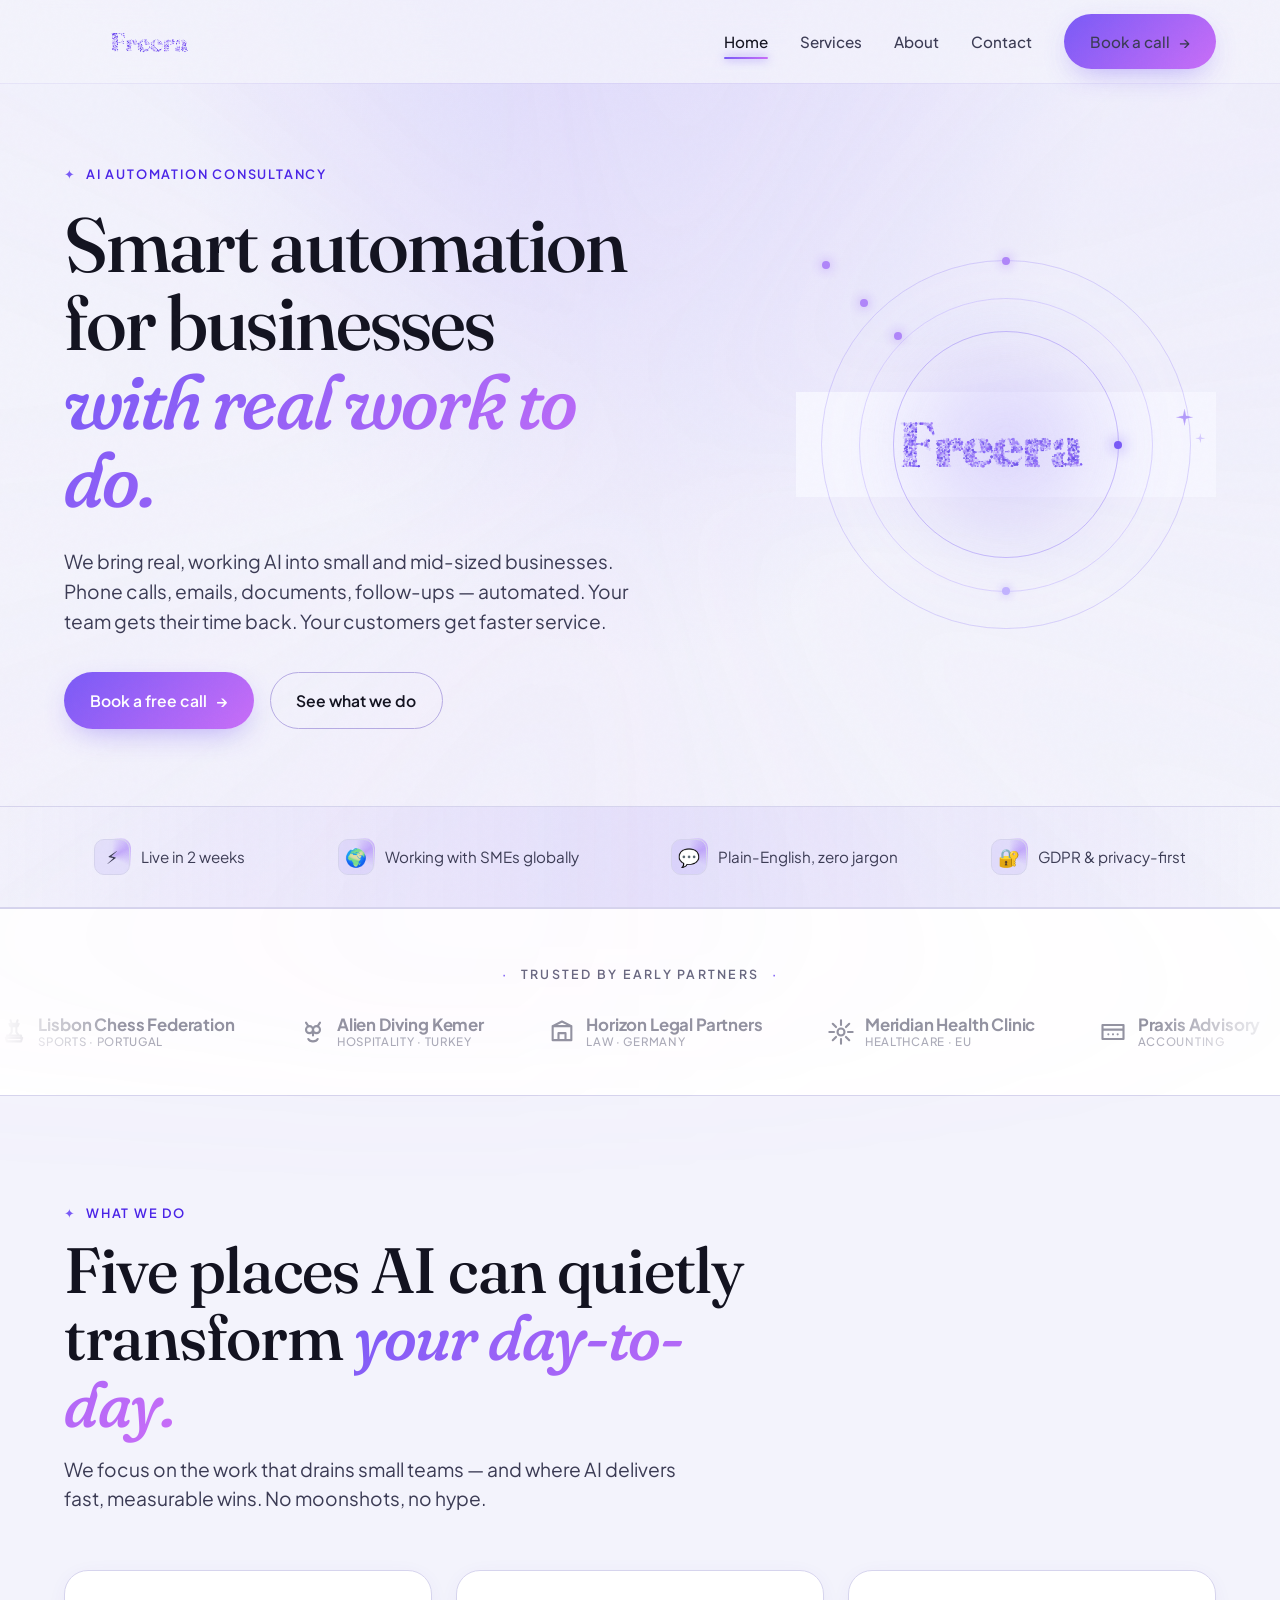
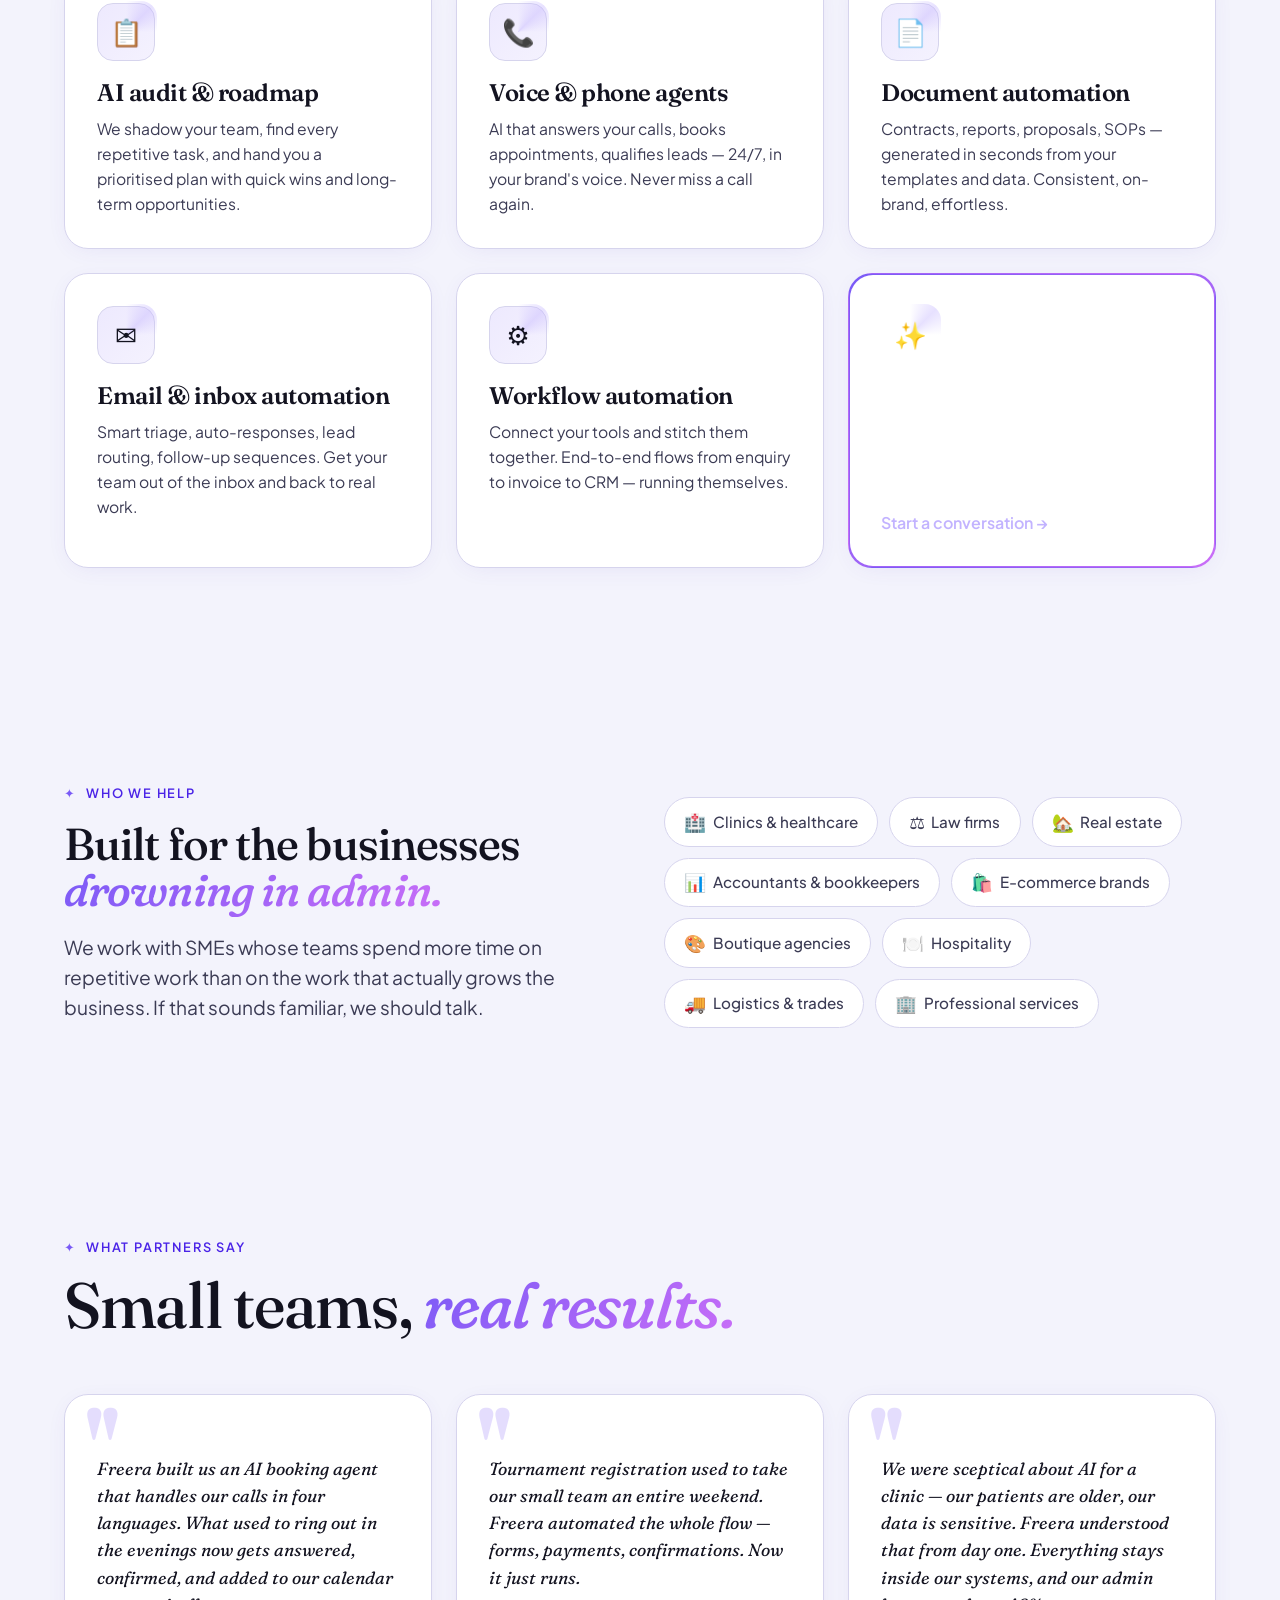
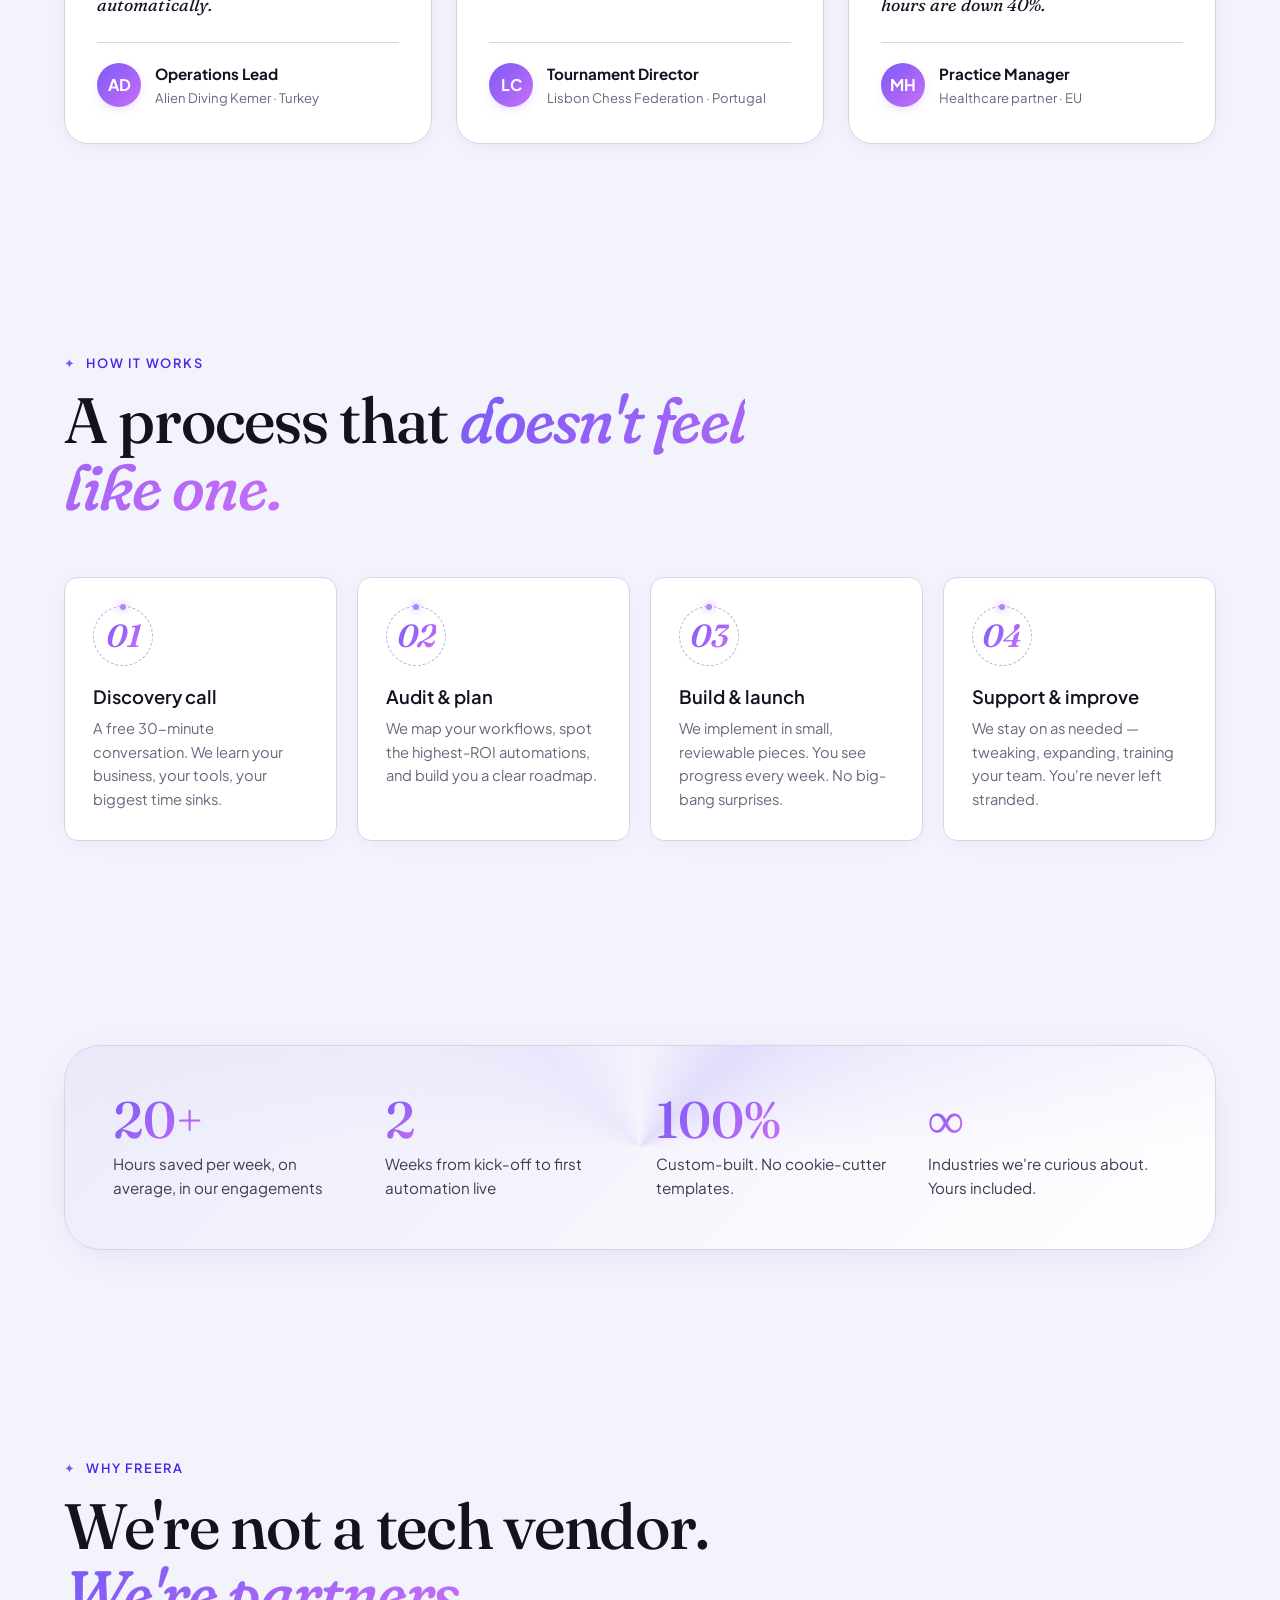
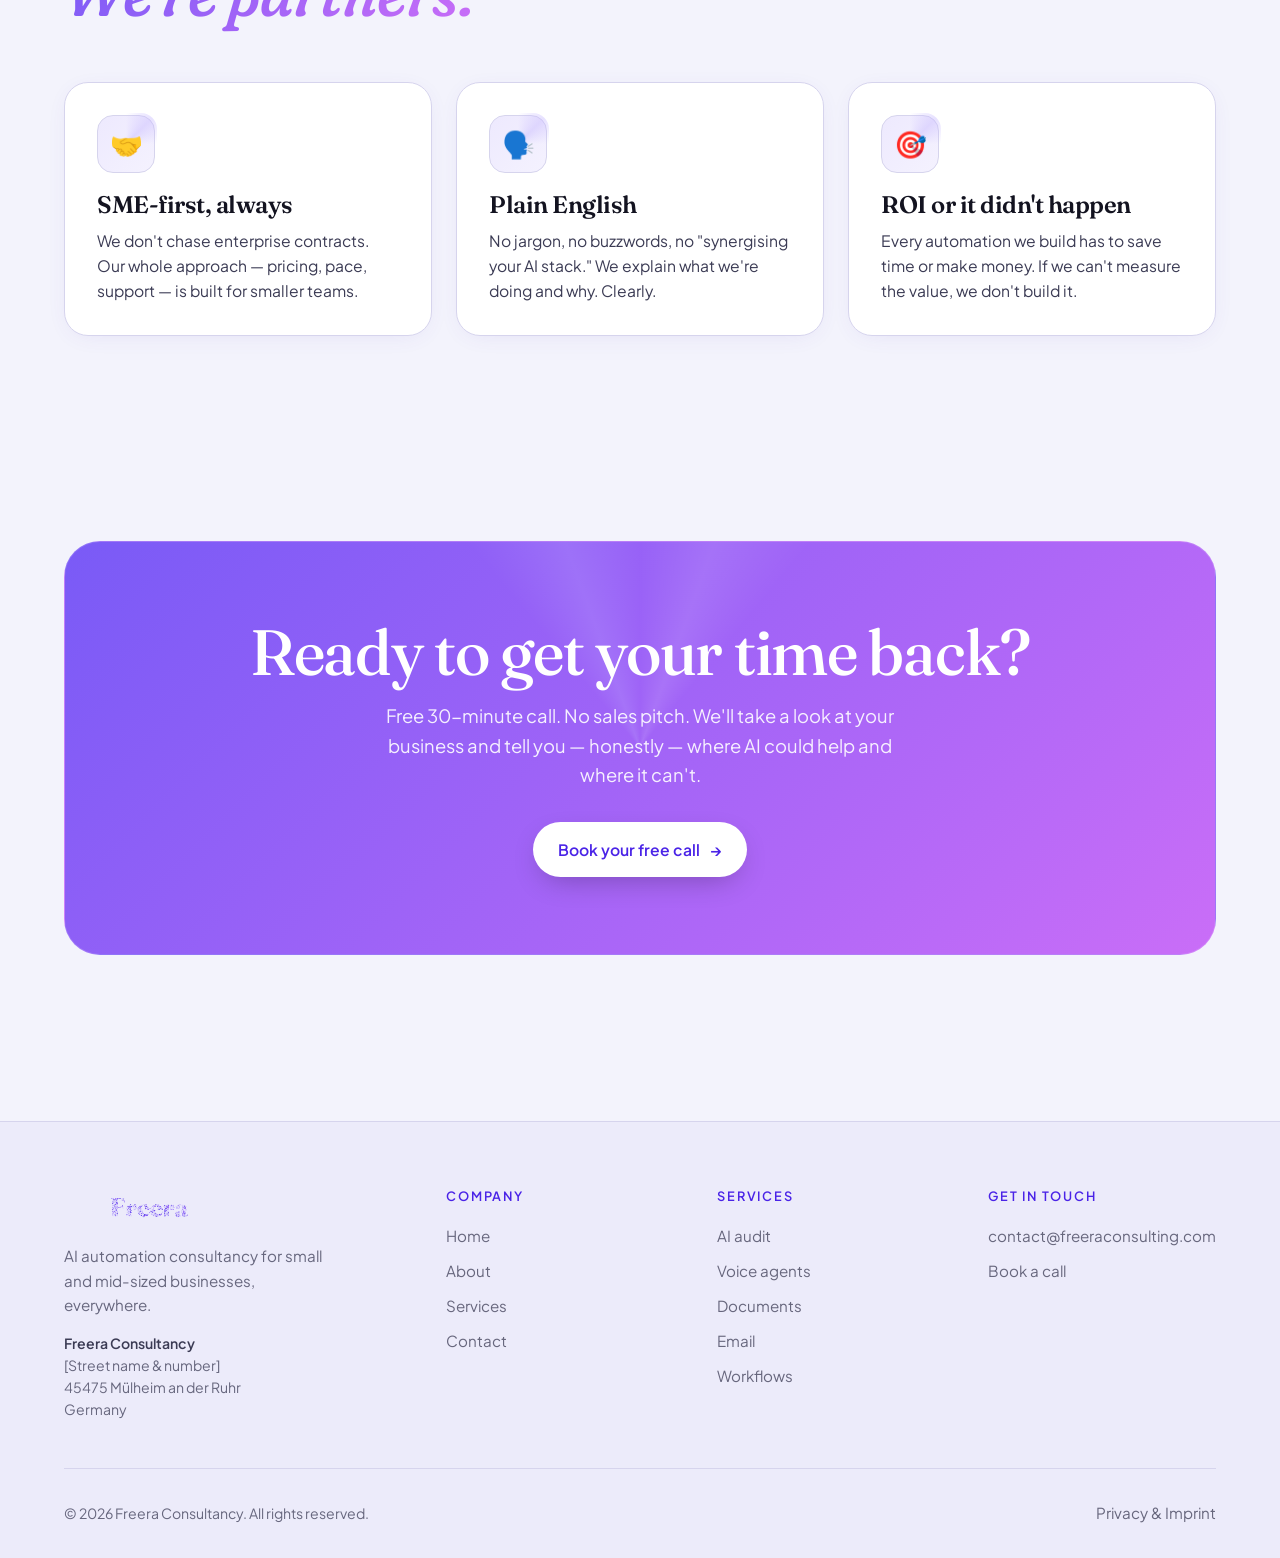
==== commit 19aee3fb: "Update index.html" ====
--- a/index.html
+++ b/index.html
@@ -28,13 +28,12 @@
   </div>
 </nav>
 
-<!-- HERO -->
 <section class="hero">
   <div class="container">
     <div class="hero-grid animate-in">
       <div>
         <span class="eyebrow">AI automation consultancy</span>
-        <h1 class="hero-title">Smart automation for businesses <span class="highlight">that aren't Google.</span></h1>
+        <h1 class="hero-title">Smart automation for businesses <span class="highlight">with real work to do.</span></h1>
         <p class="lead">We bring real, working AI into small and mid-sized businesses. Phone calls, emails, documents, follow-ups — automated. Your team gets their time back. Your customers get faster service.</p>
         <div class="hero-ctas">
           <a href="contact.html" class="btn btn-primary">Book a free call <span class="btn-arrow">→</span></a>
@@ -53,7 +52,6 @@
   </div>
 </section>
 
-<!-- VALUE STRIP -->
 <div class="value-strip">
   <div class="container">
     <div class="value-strip-inner">
@@ -65,12 +63,10 @@
   </div>
 </div>
 
-<!-- LOGO MARQUEE -->
 <div class="logo-marquee-section">
   <div class="marquee-label">Trusted by early partners</div>
   <div class="logo-marquee">
     <div class="logo-track">
-      <!-- Set 1 -->
       <div class="client-logo">
         <svg viewBox="0 0 24 24" fill="none" stroke="currentColor" stroke-width="1.8" stroke-linecap="round" stroke-linejoin="round"><path d="M9 2l1 3h4l1-3M8 5h8l-1 2h-6l-1-2zM10 7v5l-2 3h8l-2-3V7M6 15h12v2H6zM5 17h14l-1 3H6l-1-3z"/></svg>
         <div class="client-logo-stack">
@@ -114,7 +110,6 @@
         </div>
       </div>
 
-      <!-- Set 2 (duplicate for seamless loop) -->
       <div class="client-logo">
         <svg viewBox="0 0 24 24" fill="none" stroke="currentColor" stroke-width="1.8" stroke-linecap="round" stroke-linejoin="round"><path d="M9 2l1 3h4l1-3M8 5h8l-1 2h-6l-1-2zM10 7v5l-2 3h8l-2-3V7M6 15h12v2H6zM5 17h14l-1 3H6l-1-3z"/></svg>
         <div class="client-logo-stack">
@@ -161,7 +156,6 @@
   </div>
 </div>
 
-<!-- SERVICES PREVIEW -->
 <section>
   <div class="container">
     <div class="section-head">
@@ -185,7 +179,6 @@
   </div>
 </section>
 
-<!-- WHO WE HELP -->
 <section>
   <div class="container">
     <div style="display: grid; grid-template-columns: 1fr 1fr; gap: 3rem; align-items: center;" class="who-grid">
@@ -209,7 +202,6 @@
   </div>
 </section>
 
-<!-- TESTIMONIALS -->
 <section>
   <div class="container">
     <div class="section-head">
@@ -251,7 +243,6 @@
   </div>
 </section>
 
-<!-- PROCESS -->
 <section>
   <div class="container">
     <div class="section-head">
@@ -267,7 +258,6 @@
   </div>
 </section>
 
-<!-- STATS -->
 <section>
   <div class="container">
     <div class="stat-strip">
@@ -279,7 +269,6 @@
   </div>
 </section>
 
-<!-- WHY FREERA -->
 <section>
   <div class="container">
     <div class="section-head">
@@ -294,7 +283,6 @@
   </div>
 </section>
 
-<!-- CTA -->
 <section>
   <div class="container">
     <div class="cta-block">
@@ -305,7 +293,6 @@
   </div>
 </section>
 
-<!-- FOOTER -->
 <footer class="footer">
   <div class="container">
     <div class="footer-grid">
--- a/styles.css
+++ b/styles.css
@@ -0,0 +1,774 @@
+/* ==============================================
+   Freera Consultancy — Shared stylesheet
+   Light lavender theme · purple accents
+   ============================================== */
+
+:root {
+  --bg: hsl(240 60% 97%);
+  --bg-1: hsl(0 0% 100%);
+  --bg-2: hsl(245 60% 95%);
+  --card: hsl(0 0% 100%);
+  --purple-bright: hsl(262 90% 75%);
+  --purple: hsl(252 90% 66%);
+  --purple-deep: hsl(252 80% 52%);
+  --purple-pale: hsl(252 100% 85%);
+  --purple-mist: hsl(252 100% 94%);
+  --ink: hsl(240 25% 10%);
+  --muted: hsl(240 10% 45%);
+  --muted-strong: hsl(240 18% 28%);
+  --border: hsl(245 40% 88%);
+  --border-strong: hsl(252 50% 78%);
+  --glow: hsl(252 90% 70% / 0.35);
+  --font-display: 'Fraunces', Georgia, serif;
+  --font-body: 'Plus Jakarta Sans', system-ui, sans-serif;
+  --container: 1200px;
+  --radius: 14px;
+  --radius-lg: 24px;
+  --radius-xl: 36px;
+}
+
+* { margin: 0; padding: 0; box-sizing: border-box; }
+html { scroll-behavior: smooth; }
+body {
+  font-family: var(--font-body);
+  color: var(--ink);
+  background: var(--bg);
+  background-image: radial-gradient(ellipse at 50% -20%, hsl(252 90% 80% / 0.32), transparent 55%);
+  background-attachment: fixed;
+  line-height: 1.6;
+  -webkit-font-smoothing: antialiased;
+  overflow-x: hidden;
+  position: relative;
+}
+body::before {
+  content: ''; position: fixed; inset: -20%;
+  pointer-events: none; z-index: 0;
+  background: conic-gradient(from 0deg at 50% 50%,
+    transparent 0deg, hsl(252 90% 80% / 0.08) 60deg,
+    transparent 120deg, hsl(280 80% 80% / 0.06) 200deg,
+    transparent 280deg, hsl(252 90% 70% / 0.07) 340deg, transparent 360deg);
+  animation: auroraSpin 40s linear infinite;
+  filter: blur(80px);
+  opacity: 0.7;
+}
+body::after {
+  content: ''; position: fixed; inset: 0;
+  pointer-events: none; z-index: 1000; opacity: 0.02;
+  background-image: url("data:image/svg+xml,%3Csvg viewBox='0 0 200 200' xmlns='http://www.w3.org/2000/svg'%3E%3Cfilter id='n'%3E%3CfeTurbulence type='fractalNoise' baseFrequency='0.9' numOctaves='3'/%3E%3C/filter%3E%3Crect width='100%25' height='100%25' filter='url(%23n)'/%3E%3C/svg%3E");
+}
+@keyframes auroraSpin { to { transform: rotate(360deg); } }
+@keyframes spinSlow { to { transform: rotate(360deg); } }
+@keyframes ringSpin { to { transform: rotate(360deg); } }
+@keyframes fadeUp { from { opacity: 0; transform: translateY(20px); } to { opacity: 1; transform: translateY(0); } }
+
+a { color: inherit; text-decoration: none; }
+img { max-width: 100%; display: block; }
+button { font-family: inherit; cursor: pointer; border: none; background: none; color: inherit; }
+
+.display-xl, .display-lg, .display-md, h1, h2, h3 {
+  font-family: var(--font-display); font-weight: 500;
+  line-height: 1.04; letter-spacing: -0.02em; color: var(--ink);
+}
+.display-xl { font-size: clamp(3rem, 7vw, 6rem); }
+.display-lg { font-size: clamp(2.5rem, 5vw, 4.2rem); }
+.display-md { font-size: clamp(2rem, 3.5vw, 3rem); }
+
+.italic {
+  font-style: italic;
+  font-variation-settings: "SOFT" 100, "WONK" 1;
+  background: linear-gradient(135deg, var(--purple), hsl(280 90% 70%));
+  -webkit-background-clip: text; background-clip: text;
+  -webkit-text-fill-color: transparent;
+}
+
+.eyebrow {
+  font-family: var(--font-body); font-size: 0.8rem;
+  font-weight: 600; letter-spacing: 0.14em;
+  text-transform: uppercase; color: var(--purple-deep);
+  display: inline-flex; align-items: center; gap: 0.6rem;
+}
+.eyebrow::before {
+  content: '✦'; display: inline-block;
+  animation: spinSlow 8s linear infinite; color: var(--purple);
+}
+
+.lead {
+  font-size: clamp(1.1rem, 1.5vw, 1.3rem);
+  color: var(--muted-strong);
+  max-width: 620px; line-height: 1.55;
+}
+
+.container { max-width: var(--container); margin: 0 auto; padding: 0 1.5rem; position: relative; z-index: 2; }
+section { padding: clamp(4rem, 8vw, 7rem) 0; position: relative; z-index: 2; }
+
+/* ============== NAVIGATION ============== */
+.nav {
+  position: sticky; top: 0; z-index: 100;
+  background: hsl(240 60% 97% / 0.82);
+  backdrop-filter: blur(16px) saturate(140%);
+  -webkit-backdrop-filter: blur(16px) saturate(140%);
+  box-shadow: 0 1px 0 hsl(252 50% 70% / 0.12);
+}
+.nav-inner {
+  display: flex; align-items: center; justify-content: space-between;
+  padding: 0.9rem 1.5rem; max-width: var(--container); margin: 0 auto;
+}
+.nav-logo { display: flex; align-items: center; gap: 0.7rem; cursor: pointer; transition: opacity 0.2s; }
+.nav-logo:hover { opacity: 0.85; }
+.nav-logo-brand { width: 170px; height: 42px; display: block; }
+.nav-links { display: flex; gap: 2rem; list-style: none; align-items: center; }
+.nav-links a {
+  font-size: 0.95rem; font-weight: 500;
+  color: var(--muted-strong);
+  transition: color 0.2s; position: relative; cursor: pointer;
+}
+.nav-links a:hover, .nav-links a.active { color: var(--ink); }
+.nav-links a.active::after {
+  content: ''; position: absolute; bottom: -8px; left: 0; right: 0;
+  height: 2px;
+  background: linear-gradient(90deg, var(--purple), hsl(280 90% 70%));
+  border-radius: 2px;
+  box-shadow: 0 0 10px var(--purple);
+}
+.nav-toggle { display: none; font-size: 1.5rem; color: var(--ink); }
+
+/* ============== BUTTONS ============== */
+.btn {
+  display: inline-flex; align-items: center; gap: 0.6rem;
+  padding: 0.95rem 1.6rem; font-size: 0.98rem; font-weight: 600;
+  border-radius: 999px;
+  transition: all 0.25s cubic-bezier(0.4, 0, 0.2, 1);
+  white-space: nowrap; cursor: pointer; position: relative;
+}
+.btn-primary {
+  background: linear-gradient(135deg, var(--purple), hsl(280 90% 70%));
+  color: #fff;
+  box-shadow: 0 10px 30px -10px hsl(252 90% 60% / 0.45);
+}
+.btn-primary:hover {
+  transform: translateY(-2px);
+  box-shadow: 0 16px 40px -12px hsl(252 90% 55% / 0.55);
+}
+.btn-primary::before {
+  content: ''; position: absolute; inset: -2px;
+  border-radius: inherit;
+  background: conic-gradient(from 0deg, transparent, var(--purple-bright), transparent 60deg, transparent 300deg, var(--purple-pale), transparent 360deg);
+  z-index: -1; opacity: 0; transition: opacity 0.3s;
+  animation: spinSlow 3s linear infinite;
+}
+.btn-primary:hover::before { opacity: 1; }
+.btn-outline {
+  background: transparent; color: var(--ink);
+  border: 1.5px solid var(--border-strong);
+}
+.btn-outline:hover {
+  border-color: var(--purple);
+  background: hsl(252 100% 96%);
+}
+.btn-arrow { transition: transform 0.25s; display: inline-block; }
+.btn:hover .btn-arrow { transform: translateX(4px); }
+
+/* ============== HERO ============== */
+.hero { padding: clamp(3rem, 6vw, 6rem) 0; position: relative; overflow: hidden; }
+.hero-grid { display: grid; grid-template-columns: 1.05fr 1fr; gap: 3rem; align-items: center; }
+.hero-title {
+  font-size: clamp(2.8rem, 6vw, 5.2rem);
+  font-weight: 500; line-height: 1.02;
+  letter-spacing: -0.025em; margin: 1.25rem 0 1.75rem;
+}
+.hero-title .highlight {
+  font-style: italic;
+  font-variation-settings: "SOFT" 100, "WONK" 1;
+  background: linear-gradient(135deg, var(--purple), hsl(280 90% 70%));
+  -webkit-background-clip: text; background-clip: text;
+  -webkit-text-fill-color: transparent;
+  position: relative; display: inline-block;
+}
+.hero-ctas { display: flex; gap: 1rem; margin-top: 2.2rem; flex-wrap: wrap; }
+.hero-visual {
+  position: relative; aspect-ratio: 1/1;
+  max-width: 500px; margin-left: auto;
+  display: flex; align-items: center; justify-content: center;
+}
+.hero-rings {
+  position: absolute; inset: 0;
+  display: flex; align-items: center; justify-content: center;
+  pointer-events: none;
+}
+.ring { position: absolute; border-radius: 50%; border: 1px solid hsl(252 90% 75% / 0.32); }
+.ring-1 { width: 88%; height: 88%; animation: ringSpin 30s linear infinite; }
+.ring-2 { width: 70%; height: 70%; animation: ringSpin 20s linear infinite reverse; border-color: hsl(252 100% 85% / 0.5); }
+.ring-3 { width: 54%; height: 54%; animation: ringSpin 15s linear infinite; border-color: hsl(252 90% 66% / 0.35); }
+.ring::before, .ring::after {
+  content: ''; position: absolute;
+  width: 8px; height: 8px; border-radius: 50%;
+  background: var(--purple-bright); box-shadow: 0 0 12px var(--purple-bright);
+}
+.ring-1::before { top: -4px; left: 50%; transform: translateX(-50%); }
+.ring-2::after { bottom: -4px; left: 50%; transform: translateX(-50%); background: var(--purple-pale); box-shadow: 0 0 10px var(--purple-pale); }
+.ring-3::before { right: -4px; top: 50%; transform: translateY(-50%); background: var(--purple); box-shadow: 0 0 14px var(--purple); }
+.hero-logo-canvas { width: 100%; max-width: 420px; aspect-ratio: 4/1; background: transparent; }
+.hero-visual::before {
+  content: ''; position: absolute;
+  width: 60%; height: 60%;
+  background: radial-gradient(circle, hsl(252 90% 75% / 0.38), transparent 70%);
+  filter: blur(40px); pointer-events: none;
+}
+
+/* ============== VALUE STRIP ============== */
+.value-strip {
+  padding: 2rem 0;
+  background: linear-gradient(90deg, transparent, hsl(252 90% 75% / 0.15), transparent);
+  border-top: 1px solid var(--border);
+  border-bottom: 1px solid var(--border);
+  position: relative; z-index: 2;
+}
+.value-strip-inner { display: flex; justify-content: space-around; align-items: center; gap: 2rem; flex-wrap: wrap; }
+.value-item { display: flex; align-items: center; gap: 0.7rem; font-size: 0.95rem; color: var(--muted-strong); }
+.value-icon {
+  width: 36px; height: 36px;
+  display: flex; align-items: center; justify-content: center;
+  font-size: 1.1rem; border-radius: 10px;
+  background: hsl(252 90% 75% / 0.15);
+  border: 1px solid var(--border); position: relative;
+}
+.value-icon::before {
+  content: ''; position: absolute; inset: -2px;
+  border-radius: inherit;
+  background: conic-gradient(from 0deg, transparent, var(--purple-bright), transparent 120deg);
+  z-index: -1; animation: spinSlow 4s linear infinite; opacity: 0.6;
+}
+
+/* ============== LOGO MARQUEE (callbert.ai-style) ============== */
+.logo-marquee-section {
+  padding: 3.5rem 0 3rem;
+  background: hsl(0 0% 100%);
+  border-top: 1px solid var(--border);
+  border-bottom: 1px solid var(--border);
+}
+.marquee-label {
+  text-align: center; margin-bottom: 2rem;
+  font-family: var(--font-body); font-size: 0.78rem;
+  font-weight: 600; letter-spacing: 0.18em;
+  text-transform: uppercase; color: var(--muted);
+}
+.marquee-label::before, .marquee-label::after {
+  content: '·'; margin: 0 0.8rem; color: var(--purple);
+}
+.logo-marquee {
+  overflow: hidden; width: 100%;
+  position: relative;
+  -webkit-mask-image: linear-gradient(90deg, transparent, #000 10%, #000 90%, transparent);
+  mask-image: linear-gradient(90deg, transparent, #000 10%, #000 90%, transparent);
+}
+.logo-track {
+  display: flex; gap: 4rem;
+  animation: logoScroll 35s linear infinite;
+  width: max-content;
+  align-items: center;
+}
+.logo-marquee:hover .logo-track { animation-play-state: paused; }
+@keyframes logoScroll {
+  from { transform: translateX(0); }
+  to { transform: translateX(-50%); }
+}
+.client-logo {
+  display: flex; align-items: center; gap: 0.65rem;
+  flex-shrink: 0; opacity: 0.55;
+  transition: opacity 0.3s;
+  color: var(--muted-strong);
+  white-space: nowrap;
+  font-family: var(--font-body);
+  font-weight: 700; font-size: 1.05rem;
+  letter-spacing: -0.01em;
+}
+.client-logo:hover { opacity: 1; color: var(--purple-deep); }
+.client-logo svg { width: 28px; height: 28px; flex-shrink: 0; }
+.client-logo-label {
+  font-size: 0.72rem; font-weight: 500;
+  color: var(--muted); letter-spacing: 0.06em;
+  display: block; margin-top: 2px; text-transform: uppercase;
+}
+.client-logo-stack { display: flex; flex-direction: column; line-height: 1; }
+
+/* ============== CARDS ============== */
+.card {
+  background: var(--card);
+  border: 1px solid var(--border);
+  border-radius: var(--radius-lg); padding: 2rem;
+  transition: all 0.3s cubic-bezier(0.4, 0, 0.2, 1);
+  position: relative; overflow: hidden;
+  box-shadow: 0 4px 24px -8px hsl(252 50% 50% / 0.12);
+}
+.card::before {
+  content: ''; position: absolute; inset: -1px;
+  border-radius: inherit;
+  background: conic-gradient(from 0deg, transparent 340deg, var(--purple-bright), transparent 20deg);
+  opacity: 0; transition: opacity 0.3s;
+  animation: spinSlow 4s linear infinite; z-index: 0;
+}
+.card::after {
+  content: ''; position: absolute; inset: 1px;
+  border-radius: calc(var(--radius-lg) - 1px);
+  background: var(--card); z-index: 0;
+}
+.card > * { position: relative; z-index: 1; }
+.card:hover {
+  transform: translateY(-6px);
+  border-color: transparent;
+  box-shadow: 0 16px 48px -12px hsl(252 60% 50% / 0.22);
+}
+.card:hover::before { opacity: 1; }
+.card-icon {
+  width: 58px; height: 58px; border-radius: 16px;
+  display: flex; align-items: center; justify-content: center;
+  margin-bottom: 1.25rem; font-size: 1.65rem; position: relative;
+  background: linear-gradient(135deg, hsl(252 90% 75% / 0.18), hsl(252 90% 66% / 0.08));
+  border: 1px solid var(--border);
+}
+.card-icon::before {
+  content: ''; position: absolute; inset: -3px;
+  border-radius: inherit;
+  background: conic-gradient(from 0deg, transparent, var(--purple-pale), transparent 90deg);
+  z-index: -1; animation: spinSlow 6s linear infinite; opacity: 0.4;
+}
+.card h3 { font-size: 1.5rem; margin-bottom: 0.6rem; font-weight: 600; color: var(--ink); }
+.card p { color: var(--muted-strong); font-size: 0.98rem; line-height: 1.6; }
+
+.section-head { max-width: 720px; margin-bottom: 3.5rem; }
+.section-head .eyebrow { margin-bottom: 0.9rem; }
+.section-head h2 { margin-bottom: 1.1rem; }
+.grid-3 { display: grid; grid-template-columns: repeat(3, 1fr); gap: 1.5rem; }
+.grid-2 { display: grid; grid-template-columns: repeat(2, 1fr); gap: 1.5rem; }
+
+/* ============== PILLS ============== */
+.pills { display: flex; flex-wrap: wrap; gap: 0.7rem; margin-top: 1.5rem; }
+.pill {
+  display: inline-flex; align-items: center; gap: 0.4rem;
+  padding: 0.6rem 1.2rem; background: hsl(0 0% 100%);
+  border: 1px solid var(--border); border-radius: 999px;
+  font-size: 0.95rem; font-weight: 500;
+  transition: all 0.2s; color: var(--muted-strong);
+}
+.pill:hover {
+  background: hsl(252 90% 75% / 0.12);
+  color: var(--ink);
+  border-color: var(--purple);
+  transform: translateY(-2px);
+  box-shadow: 0 6px 20px -8px var(--glow);
+}
+.pill-emoji { font-size: 1.1rem; }
+
+/* ============== STEPS ============== */
+.steps { display: grid; grid-template-columns: repeat(4, 1fr); gap: 1.25rem; }
+.step {
+  padding: 1.75rem; background: var(--card);
+  border-radius: var(--radius); border: 1px solid var(--border);
+  position: relative; overflow: hidden;
+  box-shadow: 0 4px 24px -8px hsl(252 50% 50% / 0.12);
+  transition: transform 0.3s, box-shadow 0.3s;
+}
+.step:hover { transform: translateY(-4px); box-shadow: 0 12px 36px -10px hsl(252 55% 50% / 0.18); }
+.step-num-wrap {
+  position: relative; width: 60px; height: 60px;
+  margin-bottom: 1rem;
+  display: flex; align-items: center; justify-content: center;
+}
+.step-num {
+  font-family: var(--font-display);
+  font-size: 2rem; font-weight: 600;
+  line-height: 1; font-style: italic;
+  background: linear-gradient(135deg, var(--purple), hsl(280 90% 70%));
+  -webkit-background-clip: text; background-clip: text;
+  -webkit-text-fill-color: transparent; z-index: 2;
+}
+.step-num-wrap::before {
+  content: ''; position: absolute; inset: 0;
+  border-radius: 50%;
+  border: 1px dashed var(--border-strong);
+  animation: spinSlow 12s linear infinite;
+}
+.step-num-wrap::after {
+  content: ''; position: absolute;
+  top: -2px; left: 50%;
+  width: 6px; height: 6px; margin-left: -3px;
+  background: var(--purple-bright); border-radius: 50%;
+  box-shadow: 0 0 10px var(--purple-bright);
+  transform-origin: 3px 32px;
+  animation: spinSlow 12s linear infinite;
+}
+.step h4 { font-size: 1.15rem; font-weight: 600; margin-bottom: 0.4rem; color: var(--ink); }
+.step p { font-size: 0.92rem; color: var(--muted); }
+
+/* ============== STATS ============== */
+.stat-strip {
+  background: linear-gradient(135deg, hsl(245 60% 95%), hsl(0 0% 100%));
+  border: 1px solid var(--border);
+  border-radius: var(--radius-xl); padding: 3rem;
+  display: grid; grid-template-columns: repeat(4, 1fr); gap: 2rem;
+  position: relative; overflow: hidden;
+  box-shadow: 0 8px 40px -12px hsl(252 50% 50% / 0.15);
+}
+.stat-strip::before {
+  content: ''; position: absolute; inset: -50%;
+  background: conic-gradient(from 0deg,
+    transparent 0deg, hsl(252 90% 75% / 0.22) 45deg,
+    transparent 90deg, transparent 270deg,
+    hsl(252 100% 85% / 0.18) 315deg, transparent 360deg);
+  animation: auroraSpin 25s linear infinite; pointer-events: none;
+}
+.stat-item { position: relative; z-index: 1; }
+.stat-num-wrap { position: relative; display: inline-block; margin-bottom: 0.4rem; }
+.stat-num {
+  font-family: var(--font-display);
+  font-size: clamp(2.5rem, 4vw, 3.5rem);
+  font-weight: 500; line-height: 1;
+  background: linear-gradient(135deg, var(--purple), hsl(280 90% 70%));
+  -webkit-background-clip: text; background-clip: text;
+  -webkit-text-fill-color: transparent;
+}
+.stat-label { font-size: 0.95rem; color: var(--muted-strong); }
+
+/* ============== TESTIMONIALS ============== */
+.testimonials { display: grid; grid-template-columns: repeat(3, 1fr); gap: 1.5rem; }
+.testimonial {
+  background: var(--card);
+  border: 1px solid var(--border);
+  border-radius: var(--radius-lg);
+  padding: 2.2rem 2rem;
+  position: relative; overflow: hidden;
+  box-shadow: 0 4px 24px -8px hsl(252 50% 50% / 0.12);
+  transition: transform 0.3s, box-shadow 0.3s;
+  display: flex; flex-direction: column;
+}
+.testimonial:hover {
+  transform: translateY(-4px);
+  box-shadow: 0 16px 48px -12px hsl(252 60% 50% / 0.22);
+}
+.testimonial::before {
+  content: '"';
+  position: absolute;
+  top: 0.5rem; left: 1.3rem;
+  font-family: var(--font-display);
+  font-size: 5rem;
+  line-height: 1;
+  color: hsl(252 90% 75% / 0.28);
+  font-weight: 900;
+  pointer-events: none;
+}
+.testimonial-quote {
+  font-family: var(--font-display);
+  font-size: 1.1rem;
+  line-height: 1.55;
+  color: var(--ink);
+  margin: 1.5rem 0 1.5rem;
+  position: relative;
+  flex-grow: 1;
+  font-style: italic;
+  font-variation-settings: "SOFT" 50;
+}
+.testimonial-meta {
+  display: flex; align-items: center; gap: 0.85rem;
+  padding-top: 1.2rem;
+  border-top: 1px solid var(--border);
+}
+.testimonial-avatar {
+  width: 44px; height: 44px;
+  border-radius: 50%;
+  background: linear-gradient(135deg, var(--purple), hsl(280 90% 70%));
+  display: flex; align-items: center; justify-content: center;
+  color: #fff; font-weight: 700; font-size: 1rem;
+  flex-shrink: 0;
+  box-shadow: 0 4px 12px -4px var(--glow);
+}
+.testimonial-name { font-weight: 700; font-size: 0.95rem; color: var(--ink); }
+.testimonial-role { font-size: 0.82rem; color: var(--muted); }
+
+/* ============== CTA BLOCK ============== */
+.cta-block {
+  background: linear-gradient(135deg, var(--purple), hsl(280 90% 70%));
+  border-radius: var(--radius-xl);
+  padding: clamp(3rem, 6vw, 5rem);
+  color: #fff; text-align: center;
+  position: relative; overflow: hidden;
+  border: 1px solid hsl(0 0% 100% / 0.15);
+}
+.cta-block::before {
+  content: ''; position: absolute; inset: -50%;
+  background: conic-gradient(from 0deg, transparent, hsl(0 0% 100% / 0.1), transparent 40deg, transparent 320deg, hsl(252 100% 85% / 0.2), transparent 360deg);
+  animation: auroraSpin 18s linear infinite; pointer-events: none;
+}
+.cta-block > * { position: relative; z-index: 1; }
+.cta-block h2 { color: #fff; margin-bottom: 1rem; }
+.cta-block p { color: hsl(0 0% 100% / 0.9); max-width: 540px; margin: 0 auto 2rem; font-size: 1.15rem; }
+.cta-block .btn-primary { background: #fff; color: var(--purple-deep); box-shadow: 0 10px 30px -10px hsl(0 0% 0% / 0.3); }
+.cta-block .btn-primary:hover { background: var(--bg); color: var(--purple-deep); }
+
+/* ============== FOOTER ============== */
+.footer {
+  background: hsl(245 60% 95%);
+  border-top: 1px solid var(--border);
+  color: var(--muted-strong); padding: 4rem 0 2rem;
+  margin-top: 4rem; position: relative; z-index: 2;
+}
+.footer-grid { display: grid; grid-template-columns: 1.5fr 1fr 1fr 1fr; gap: 3rem; margin-bottom: 3rem; }
+.footer h5 {
+  font-size: 0.8rem; font-weight: 600; text-transform: uppercase;
+  letter-spacing: 0.14em; color: var(--purple-deep); margin-bottom: 1rem;
+}
+.footer ul { list-style: none; }
+.footer li { margin-bottom: 0.6rem; }
+.footer a { opacity: 0.75; transition: all 0.2s; font-size: 0.95rem; cursor: pointer; color: var(--muted-strong); }
+.footer a:hover { opacity: 1; color: var(--purple-deep); }
+.footer-logo-canvas { width: 170px; height: 42px; display: block; margin-bottom: 1rem; }
+.footer-tagline { font-size: 0.95rem; max-width: 280px; line-height: 1.6; color: var(--muted); margin-bottom: 1rem; }
+.footer-address {
+  font-size: 0.88rem; color: var(--muted); font-style: normal;
+  line-height: 1.55;
+}
+.footer-address strong { color: var(--muted-strong); font-weight: 600; }
+.footer-bottom {
+  padding-top: 2rem; border-top: 1px solid var(--border);
+  display: flex; justify-content: space-between; align-items: center;
+  font-size: 0.88rem; color: var(--muted); flex-wrap: wrap; gap: 1rem;
+}
+
+/* ============== FORMS ============== */
+.form-wrap {
+  background: hsl(0 0% 100%);
+  border: 1px solid var(--border);
+  border-radius: var(--radius-lg);
+  padding: clamp(2rem, 4vw, 3rem);
+  box-shadow: 0 8px 32px -12px hsl(252 50% 50% / 0.12);
+}
+.form-group { margin-bottom: 1.25rem; }
+.form-group label {
+  display: block; font-size: 0.88rem; font-weight: 600;
+  margin-bottom: 0.5rem; color: var(--muted-strong);
+}
+.form-group input, .form-group select, .form-group textarea {
+  width: 100%; padding: 0.85rem 1rem;
+  border: 1px solid var(--border); border-radius: 10px;
+  background: hsl(0 0% 100%); font-family: inherit;
+  font-size: 0.98rem; color: var(--ink); transition: all 0.2s;
+}
+.form-group input:focus, .form-group select:focus, .form-group textarea:focus {
+  outline: none; border-color: var(--purple);
+  box-shadow: 0 0 0 3px hsl(252 90% 75% / 0.25);
+}
+.form-group textarea { resize: vertical; min-height: 120px; }
+.form-row { display: grid; grid-template-columns: 1fr 1fr; gap: 1rem; }
+
+.contact-grid { display: grid; grid-template-columns: 1fr 1fr; gap: 2rem; align-items: start; }
+.booking-card {
+  background: linear-gradient(135deg, var(--purple), hsl(280 90% 70%));
+  color: #fff; border-radius: var(--radius-lg);
+  padding: clamp(2rem, 4vw, 3rem); position: sticky; top: 100px;
+  overflow: hidden; border: 1px solid hsl(0 0% 100% / 0.15);
+}
+.booking-card::before {
+  content: ''; position: absolute; inset: -50%;
+  background: conic-gradient(from 0deg, transparent, hsl(0 0% 100% / 0.08), transparent 60deg, transparent 300deg, hsl(252 100% 85% / 0.15), transparent 360deg);
+  animation: auroraSpin 20s linear infinite; pointer-events: none;
+}
+.booking-card > * { position: relative; z-index: 1; }
+.booking-card h3 { color: #fff; font-size: 1.8rem; margin-bottom: 1rem; }
+.booking-card p { color: hsl(0 0% 100% / 0.9); margin-bottom: 2rem; font-size: 1rem; }
+.booking-list { list-style: none; margin: 1.5rem 0 2rem; }
+.booking-list li {
+  padding: 0.7rem 0; border-bottom: 1px solid hsl(0 0% 100% / 0.15);
+  display: flex; gap: 0.8rem; align-items: start; font-size: 0.96rem;
+}
+.booking-list li:last-child { border-bottom: none; }
+.check { color: var(--purple-pale); flex-shrink: 0; font-weight: 700; margin-top: 1px; }
+.booking-card .btn-primary { background: #fff; color: var(--purple-deep); }
+.booking-card .btn-primary:hover { background: var(--bg); color: var(--purple-deep); }
+
+/* ============== SERVICE BLOCKS ============== */
+.service-block {
+  display: grid; grid-template-columns: 1fr 1.2fr;
+  gap: 3rem; padding: 3rem 0;
+  border-bottom: 1px solid var(--border); align-items: start;
+}
+.service-block:last-child { border-bottom: none; }
+.service-meta h2 { font-size: 2.2rem; margin-bottom: 0.8rem; }
+.service-meta-intro { color: var(--muted-strong); font-size: 1.05rem; margin-bottom: 1.5rem; }
+.service-price {
+  display: inline-block; padding: 0.5rem 1rem;
+  background: hsl(252 90% 75% / 0.18);
+  border: 1px solid var(--border-strong);
+  border-radius: 999px; font-size: 0.9rem;
+  font-weight: 600; color: var(--purple-deep);
+}
+.service-detail h4 {
+  font-size: 0.82rem; font-weight: 600;
+  text-transform: uppercase; letter-spacing: 0.12em;
+  color: var(--purple-deep); margin-bottom: 1rem;
+}
+.service-detail ul { list-style: none; margin-bottom: 2rem; }
+.service-detail li {
+  padding: 0.8rem 0; border-bottom: 1px dashed var(--border);
+  display: flex; gap: 0.75rem;
+  font-size: 1rem; line-height: 1.5; color: var(--muted-strong);
+}
+.service-detail li::before { content: '→'; color: var(--purple); font-weight: 700; flex-shrink: 0; }
+
+/* ============== ABOUT PAGE VALUES ============== */
+.value-block {
+  padding: 2rem 0; border-bottom: 1px solid var(--border);
+  display: grid; grid-template-columns: 120px 1fr;
+  gap: 2rem; align-items: start;
+}
+.value-block:last-child { border-bottom: none; }
+.value-num {
+  font-family: var(--font-display); font-style: italic;
+  font-size: 3rem; line-height: 1;
+  font-variation-settings: "SOFT" 100, "WONK" 1;
+  background: linear-gradient(135deg, var(--purple), hsl(280 90% 70%));
+  -webkit-background-clip: text; background-clip: text;
+  -webkit-text-fill-color: transparent;
+}
+.value-block h3 { font-size: 1.5rem; margin-bottom: 0.6rem; color: var(--ink); }
+.value-block p { color: var(--muted-strong); font-size: 1.02rem; max-width: 600px; }
+
+/* ============== FAQ ============== */
+.faq-item { border-bottom: 1px solid var(--border); padding: 1.25rem 0; }
+.faq-question {
+  display: flex; justify-content: space-between; align-items: center;
+  cursor: pointer; padding: 0.5rem 0;
+  font-size: 1.1rem; font-weight: 600; user-select: none; color: var(--ink);
+}
+.faq-toggle { color: var(--purple); font-size: 1.5rem; transition: transform 0.25s; }
+.faq-item.open .faq-toggle { transform: rotate(45deg); }
+.faq-answer {
+  max-height: 0; overflow: hidden;
+  transition: max-height 0.3s ease-out, padding-top 0.3s;
+  color: var(--muted-strong); line-height: 1.6;
+}
+.faq-item.open .faq-answer { max-height: 400px; padding-top: 1rem; }
+
+/* ============== ABOUT COMPARISON CARDS ============== */
+.comp-card { padding: 2.5rem; border-radius: var(--radius-lg); position: relative; overflow: hidden; }
+.comp-card ul { list-style: none; padding: 0; }
+.comp-card li { padding: 0.8rem 0; display: flex; gap: 0.75rem; }
+.comp-old {
+  background: hsl(0 0% 100%);
+  border: 1px solid var(--border);
+  box-shadow: 0 4px 24px -8px hsl(252 50% 50% / 0.12);
+}
+.comp-old li { border-bottom: 1px solid var(--border); color: var(--muted-strong); }
+.comp-old li:last-child { border-bottom: none; }
+.comp-old .x { color: #EF4444; }
+.comp-old .label-tag { color: var(--purple-deep); }
+.comp-new { background: linear-gradient(135deg, var(--purple), hsl(280 90% 70%)); color: #fff; }
+.comp-new::before {
+  content: ''; position: absolute; inset: -50%;
+  background: conic-gradient(from 0deg, transparent, hsl(0 0% 100% / 0.08), transparent 50deg);
+  animation: auroraSpin 15s linear infinite;
+}
+.comp-new > * { position: relative; z-index: 1; }
+.comp-new li { border-bottom: 1px solid hsl(0 0% 100% / 0.2); color: #fff; }
+.comp-new li:last-child { border-bottom: none; }
+.comp-new .check-big { color: var(--purple-pale); }
+.comp-new .label-tag { color: var(--purple-pale); }
+
+/* ============== CONTACT MINI CARDS ============== */
+.contact-cards { display: grid; grid-template-columns: repeat(3, 1fr); gap: 1.5rem; text-align: center; }
+.contact-mini {
+  background: var(--card); border: 1px solid var(--border);
+  border-radius: var(--radius-lg); padding: 2rem;
+  transition: all 0.3s;
+  box-shadow: 0 4px 24px -8px hsl(252 50% 50% / 0.12);
+}
+.contact-mini:hover {
+  border-color: var(--purple); transform: translateY(-4px);
+  box-shadow: 0 16px 48px -12px hsl(252 60% 50% / 0.22);
+}
+.contact-mini h3 { font-size: 1.25rem; margin-bottom: 0.4rem; color: var(--ink); }
+.contact-mini p { color: var(--muted); font-size: 0.95rem; margin-bottom: 1rem; }
+.contact-mini a { color: var(--purple-deep); font-weight: 600; }
+.contact-mini-icon {
+  width: 52px; height: 52px; margin: 0 auto 1rem;
+  border-radius: 14px;
+  background: linear-gradient(135deg, hsl(252 90% 75% / 0.22), hsl(252 90% 66% / 0.1));
+  border: 1px solid var(--border);
+  display: flex; align-items: center; justify-content: center;
+  font-size: 1.5rem; position: relative;
+}
+.contact-mini-icon::before {
+  content: ''; position: absolute; inset: -3px;
+  border-radius: inherit;
+  background: conic-gradient(from 0deg, transparent, var(--purple-bright), transparent 120deg);
+  z-index: -1; animation: spinSlow 5s linear infinite; opacity: 0.5;
+}
+
+/* ============== LEGAL PAGES ============== */
+.legal-content {
+  max-width: 800px; margin: 0 auto;
+  font-size: 1rem; line-height: 1.7;
+  color: var(--muted-strong);
+}
+.legal-content h2 {
+  font-family: var(--font-display);
+  font-size: 1.8rem; font-weight: 600;
+  color: var(--ink); margin: 3rem 0 1rem;
+  padding-top: 2rem;
+  border-top: 1px solid var(--border);
+}
+.legal-content h2:first-child { border-top: none; padding-top: 0; margin-top: 0; }
+.legal-content h3 {
+  font-family: var(--font-display);
+  font-size: 1.3rem; font-weight: 600;
+  color: var(--ink); margin: 2rem 0 0.7rem;
+}
+.legal-content p { margin-bottom: 1rem; }
+.legal-content ul { padding-left: 1.4rem; margin-bottom: 1.2rem; }
+.legal-content li { margin-bottom: 0.5rem; }
+.legal-content strong { color: var(--ink); font-weight: 600; }
+.legal-content a { color: var(--purple-deep); text-decoration: underline; text-underline-offset: 3px; }
+.legal-content a:hover { color: var(--purple); }
+.legal-meta {
+  font-size: 0.9rem; color: var(--muted);
+  padding: 1rem 1.2rem;
+  background: hsl(252 100% 96%);
+  border-left: 3px solid var(--purple);
+  border-radius: 6px;
+  margin-bottom: 2.5rem;
+}
+
+/* ============== ANIMATIONS ============== */
+.animate-in > * { animation: fadeUp 0.7s cubic-bezier(0.4, 0, 0.2, 1) both; }
+.animate-in > *:nth-child(1) { animation-delay: 0.05s; }
+.animate-in > *:nth-child(2) { animation-delay: 0.15s; }
+.animate-in > *:nth-child(3) { animation-delay: 0.25s; }
+.animate-in > *:nth-child(4) { animation-delay: 0.35s; }
+.animate-in > *:nth-child(5) { animation-delay: 0.45s; }
+
+/* ============== RESPONSIVE ============== */
+@media (max-width: 900px) {
+  .hero-grid, .contact-grid, .service-block { grid-template-columns: 1fr; }
+  .hero-visual { max-width: 380px; margin: 0 auto; }
+  .grid-3, .steps, .stat-strip, .footer-grid, .testimonials { grid-template-columns: repeat(2, 1fr); }
+  .booking-card { position: static; }
+  .contact-cards { grid-template-columns: repeat(2, 1fr); }
+}
+@media (max-width: 640px) {
+  .nav-links {
+    display: none; position: absolute; top: 100%; left: 0; right: 0;
+    background: hsl(0 0% 100%);
+    border-bottom: 1px solid var(--border);
+    flex-direction: column; gap: 0; padding: 1rem 1.5rem 1.5rem;
+    box-shadow: 0 8px 24px -8px hsl(252 50% 50% / 0.15);
+  }
+  .nav-links.open { display: flex; }
+  .nav-links li { width: 100%; padding: 0.75rem 0; border-bottom: 1px solid var(--border); }
+  .nav-links li:last-child { border-bottom: none; padding-top: 1rem; }
+  .nav-toggle { display: block; }
+  .grid-3, .grid-2, .steps, .stat-strip, .footer-grid, .form-row, .value-block, .contact-cards, .testimonials { grid-template-columns: 1fr; }
+  .value-block { gap: 0.5rem; }
+  .value-num { font-size: 2.2rem; }
+  .stat-strip { padding: 2rem; gap: 1.5rem; }
+  .footer-bottom { flex-direction: column; text-align: center; }
+  .logo-track { gap: 2.5rem; }
+  .client-logo { font-size: 0.95rem; }
+}
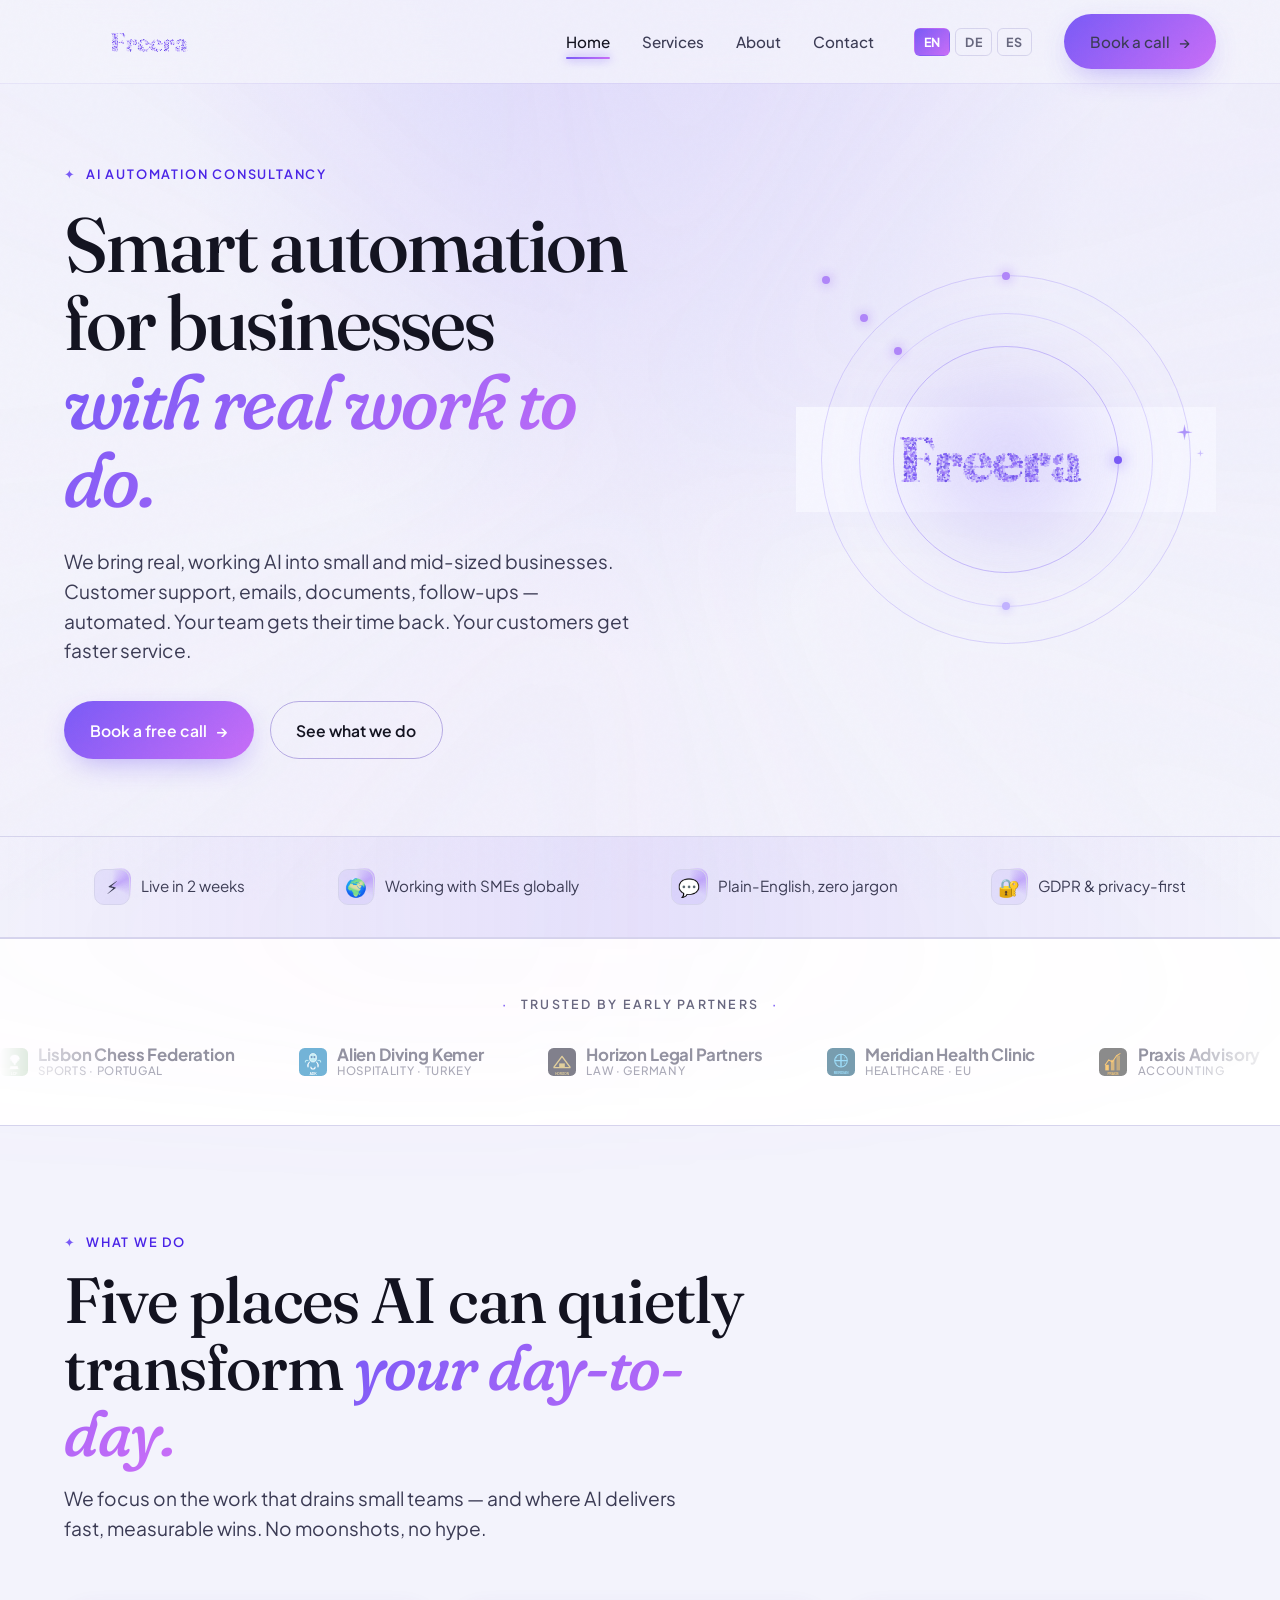
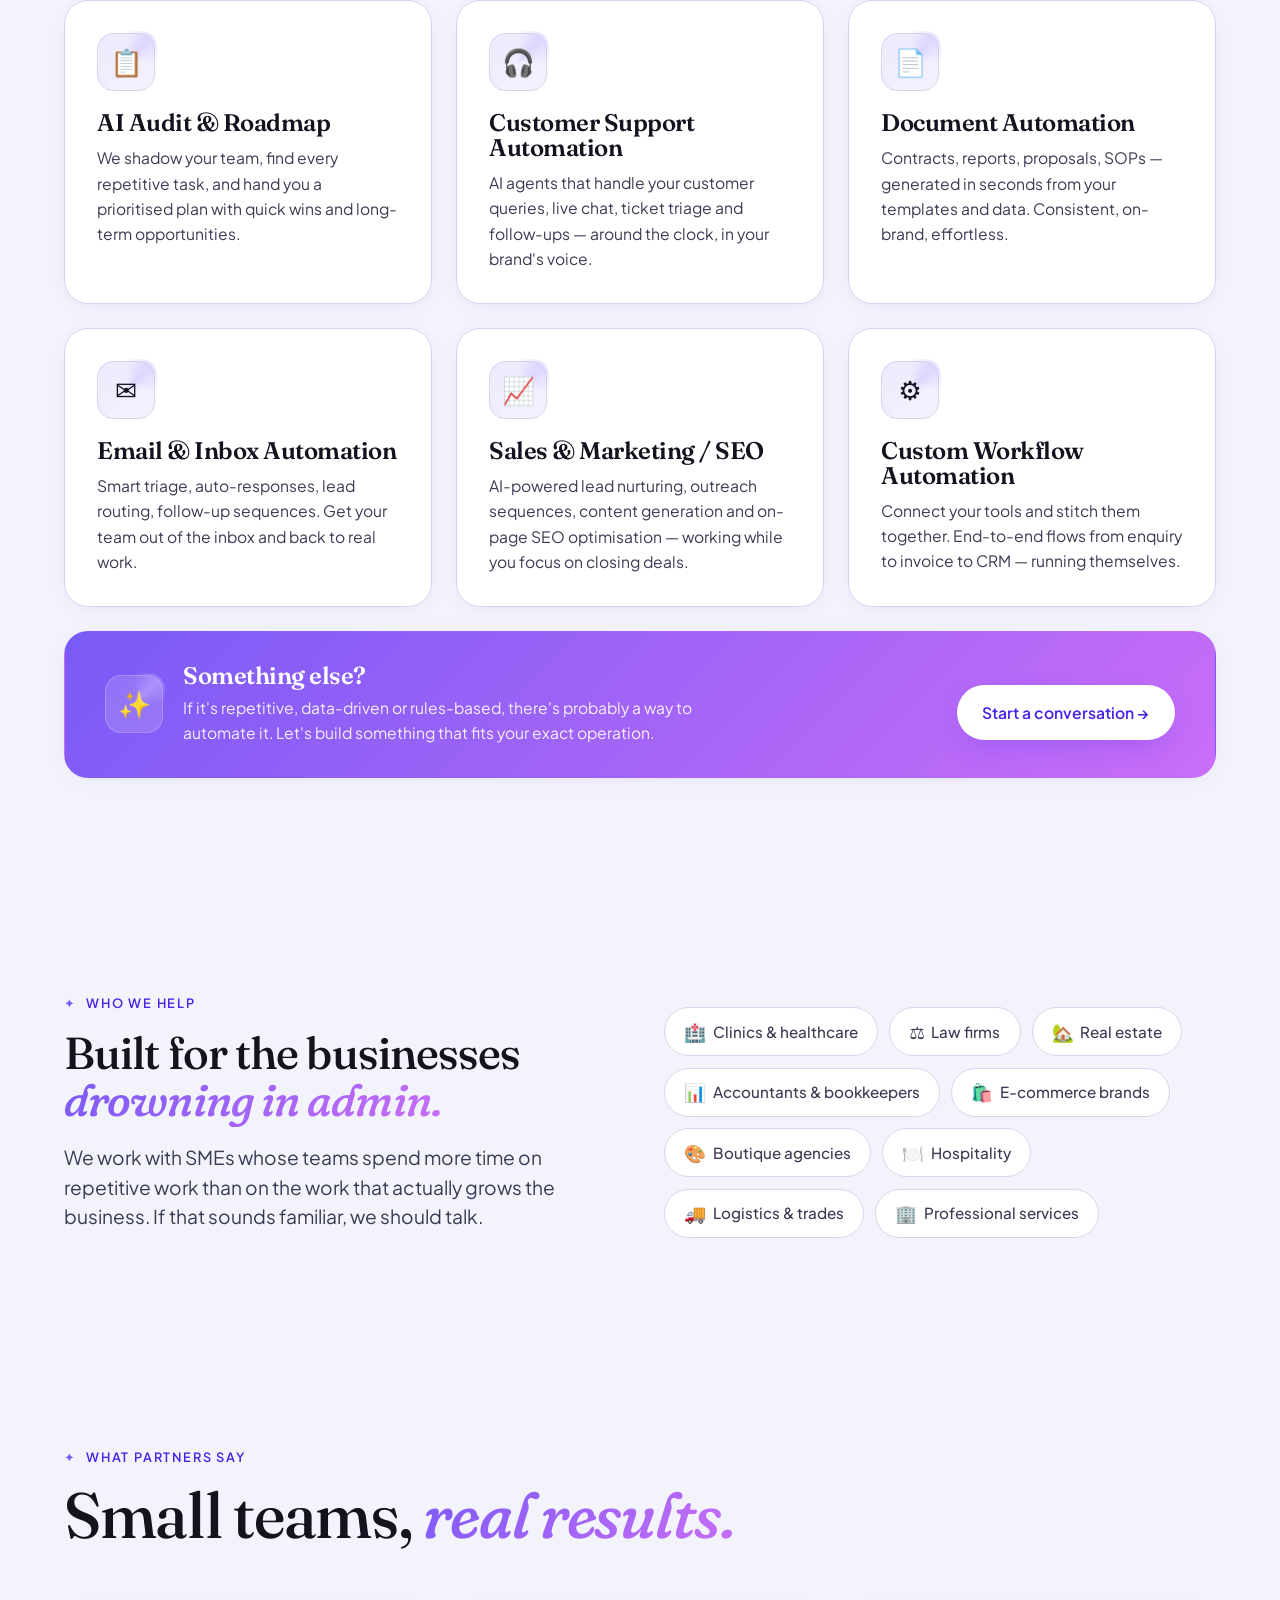
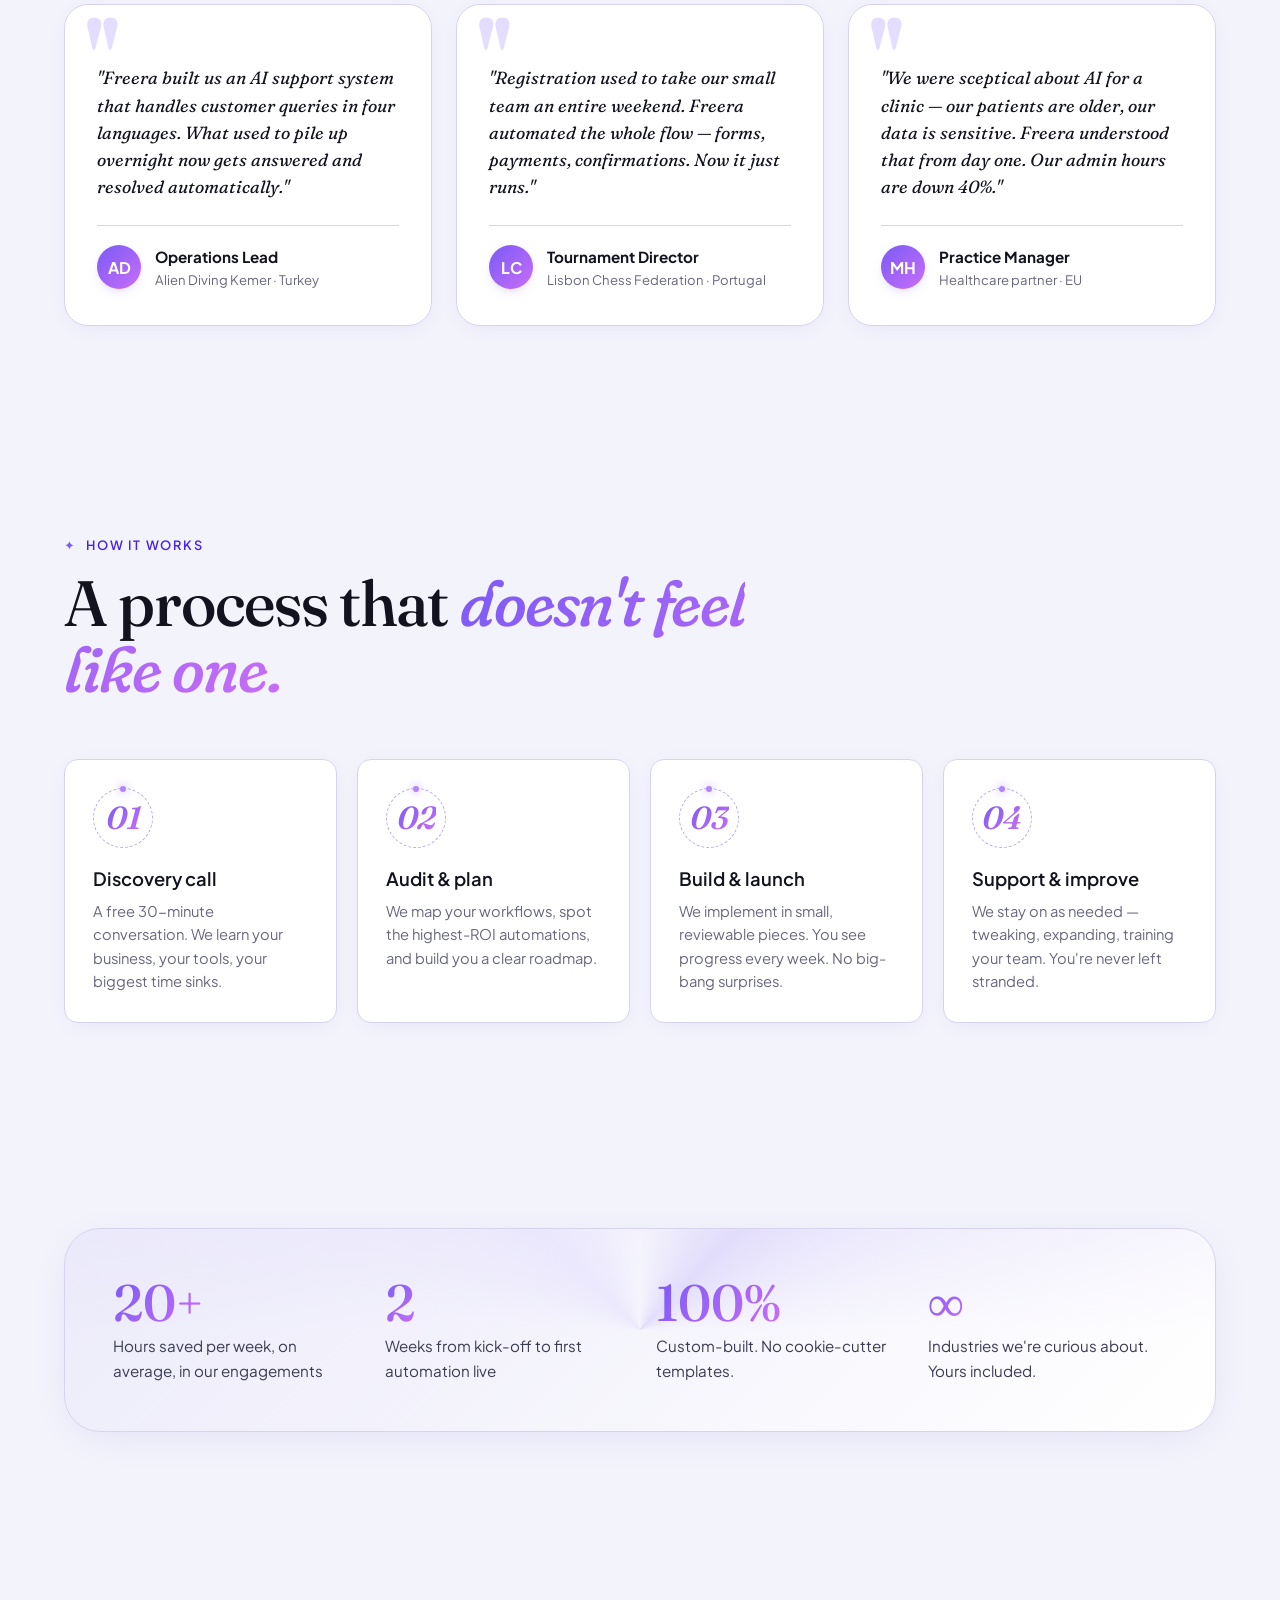
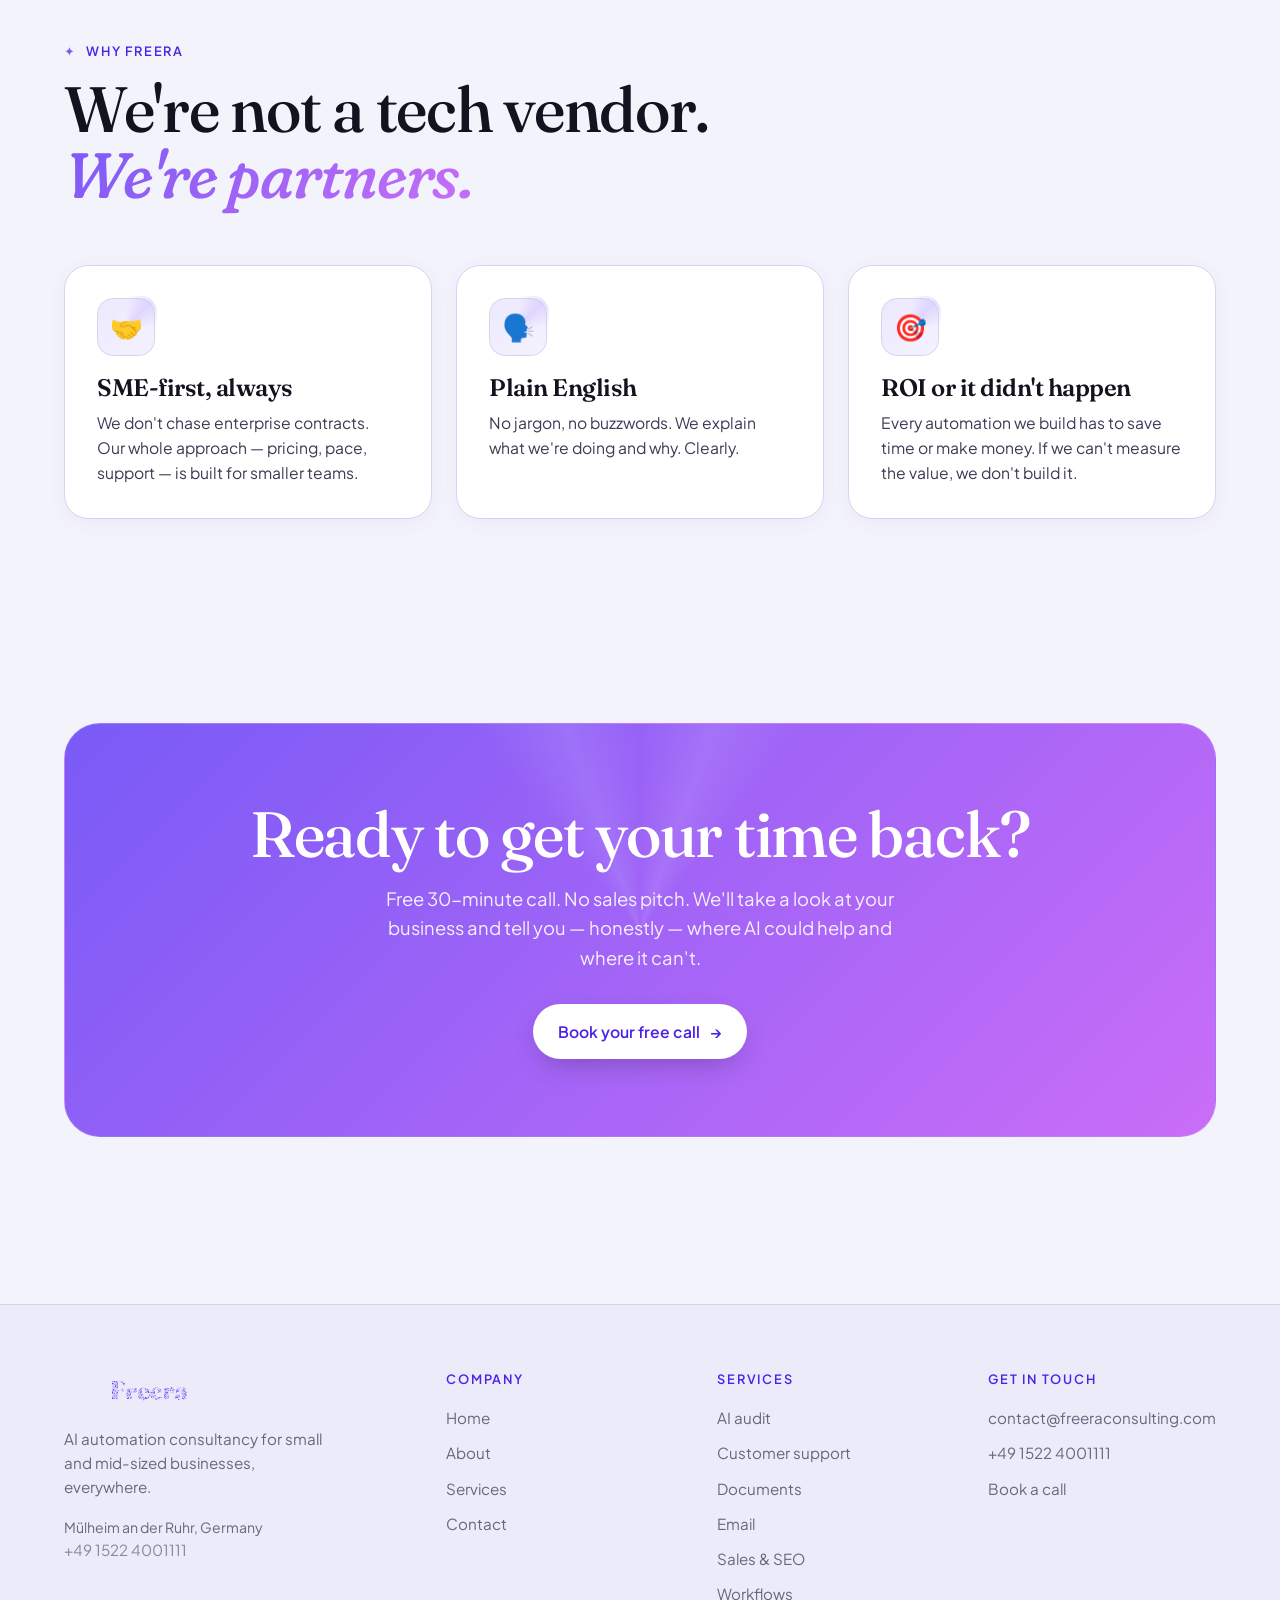
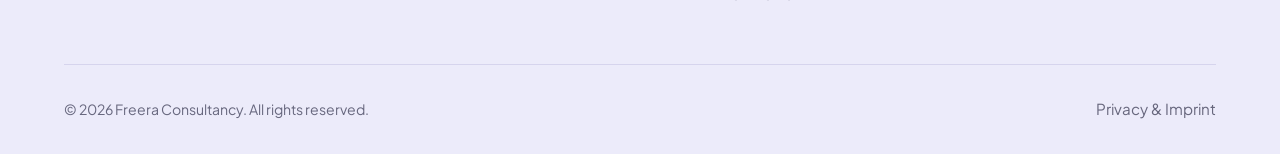
==== commit 132a9892: "Add files via upload" ====
--- a/index.html
+++ b/index.html
@@ -4,7 +4,7 @@
 <meta charset="UTF-8">
 <meta name="viewport" content="width=device-width, initial-scale=1.0">
 <title>Freera — AI Automation Consulting | Live in 2 Weeks</title>
-<meta name="description" content="AI automation consultancy for small and mid-sized businesses. Phone agents, document automation, email workflows. Based in Mülheim an der Ruhr, working globally.">
+<meta name="description" content="AI automation consultancy for small and mid-sized businesses. Customer support, document and email automation, sales & marketing SEO. Based in Mülheim an der Ruhr, working globally.">
 <link rel="preconnect" href="https://fonts.googleapis.com">
 <link rel="preconnect" href="https://fonts.gstatic.com" crossorigin>
 <link href="https://fonts.googleapis.com/css2?family=Fraunces:ital,opsz,wght@0,9..144,400;0,9..144,500;0,9..144,600;0,9..144,700;0,9..144,900;1,9..144,500;1,9..144,700&family=Plus+Jakarta+Sans:wght@400;500;600;700&display=swap" rel="stylesheet">
@@ -18,26 +18,34 @@
       <canvas class="nav-logo-brand" id="navLogo" width="640" height="160"></canvas>
     </a>
     <ul class="nav-links" id="navLinks">
-      <li><a href="index.html" class="active">Home</a></li>
-      <li><a href="services.html">Services</a></li>
-      <li><a href="about.html">About</a></li>
-      <li><a href="contact.html">Contact</a></li>
-      <li><a href="contact.html" class="btn btn-primary">Book a call <span class="btn-arrow">→</span></a></li>
+      <li><a href="index.html" class="active" data-i18n="nav_home">Home</a></li>
+      <li><a href="services.html" data-i18n="nav_services">Services</a></li>
+      <li><a href="about.html" data-i18n="nav_about">About</a></li>
+      <li><a href="contact.html" data-i18n="nav_contact">Contact</a></li>
+      <li>
+        <div class="lang-switcher">
+          <button class="lang-btn active" data-lang="en" onclick="applyLang('en')">EN</button>
+          <button class="lang-btn" data-lang="de" onclick="applyLang('de')">DE</button>
+          <button class="lang-btn" data-lang="es" onclick="applyLang('es')">ES</button>
+        </div>
+      </li>
+      <li><a href="contact.html" class="btn btn-primary" data-i18n="nav_book">Book a call <span class="btn-arrow">→</span></a></li>
     </ul>
     <button class="nav-toggle" onclick="document.getElementById('navLinks').classList.toggle('open')">☰</button>
   </div>
 </nav>
 
+<!-- HERO -->
 <section class="hero">
   <div class="container">
     <div class="hero-grid animate-in">
       <div>
-        <span class="eyebrow">AI automation consultancy</span>
-        <h1 class="hero-title">Smart automation for businesses <span class="highlight">with real work to do.</span></h1>
-        <p class="lead">We bring real, working AI into small and mid-sized businesses. Phone calls, emails, documents, follow-ups — automated. Your team gets their time back. Your customers get faster service.</p>
+        <span class="eyebrow" data-i18n="hero_eyebrow">AI automation consultancy</span>
+        <h1 class="hero-title" data-i18n="hero_title">Smart automation for businesses <span class="highlight">with real work to do.</span></h1>
+        <p class="lead" data-i18n="hero_lead">We bring real, working AI into small and mid-sized businesses. Customer support, emails, documents, follow-ups — automated. Your team gets their time back. Your customers get faster service.</p>
         <div class="hero-ctas">
-          <a href="contact.html" class="btn btn-primary">Book a free call <span class="btn-arrow">→</span></a>
-          <a href="services.html" class="btn btn-outline">See what we do</a>
+          <a href="contact.html" class="btn btn-primary"><span data-i18n="hero_cta">Book a free call</span> <span class="btn-arrow">→</span></a>
+          <a href="services.html" class="btn btn-outline" data-i18n="hero_cta2">See what we do</a>
         </div>
       </div>
       <div class="hero-visual">
@@ -52,140 +60,183 @@
   </div>
 </section>
 
+<!-- VALUE STRIP -->
 <div class="value-strip">
   <div class="container">
     <div class="value-strip-inner">
-      <div class="value-item"><span class="value-icon">⚡</span> Live in 2 weeks</div>
-      <div class="value-item"><span class="value-icon">🌍</span> Working with SMEs globally</div>
-      <div class="value-item"><span class="value-icon">💬</span> Plain-English, zero jargon</div>
-      <div class="value-item"><span class="value-icon">🔐</span> GDPR &amp; privacy-first</div>
+      <div class="value-item"><span class="value-icon">⚡</span> <span data-i18n="val1">Live in 2 weeks</span></div>
+      <div class="value-item"><span class="value-icon">🌍</span> <span data-i18n="val2">Working with SMEs globally</span></div>
+      <div class="value-item"><span class="value-icon">💬</span> <span data-i18n="val3">Plain-English, zero jargon</span></div>
+      <div class="value-item"><span class="value-icon">🔐</span> <span data-i18n="val4">GDPR &amp; privacy-first</span></div>
     </div>
   </div>
 </div>
 
+<!-- LOGO MARQUEE -->
 <div class="logo-marquee-section">
-  <div class="marquee-label">Trusted by early partners</div>
+  <div class="marquee-label" data-i18n="marquee_label">Trusted by early partners</div>
   <div class="logo-marquee">
-    <div class="logo-track">
-      <div class="client-logo">
-        <svg viewBox="0 0 24 24" fill="none" stroke="currentColor" stroke-width="1.8" stroke-linecap="round" stroke-linejoin="round"><path d="M9 2l1 3h4l1-3M8 5h8l-1 2h-6l-1-2zM10 7v5l-2 3h8l-2-3V7M6 15h12v2H6zM5 17h14l-1 3H6l-1-3z"/></svg>
+    <div class="logo-track" id="marqueeTrack">
+
+      <!-- LISBON CHESS FEDERATION — real SVG knight mark -->
+      <div class="client-logo">
+        <svg viewBox="0 0 40 40" width="40" height="40" fill="none" xmlns="http://www.w3.org/2000/svg">
+          <rect width="40" height="40" rx="8" fill="#006600"/>
+          <path d="M12 30h16M14 30l1-4h10l1 4M20 10c-2 0-4 1-5 3l-1 3h2l-1 2h2c0 2 1 3 3 4v2h2v-2c2-1 3-2 3-4h2l-1-2h2l-1-3c-1-2-3-3-5-3z" fill="#fff" stroke="#fff" stroke-width="0.5"/>
+          <text x="20" y="38" text-anchor="middle" font-size="5" fill="#fff" font-family="sans-serif" font-weight="700">LCF</text>
+        </svg>
         <div class="client-logo-stack">
           <span>Lisbon Chess Federation</span>
           <span class="client-logo-label">Sports · Portugal</span>
         </div>
       </div>
-      <div class="client-logo">
-        <svg viewBox="0 0 24 24" fill="none" stroke="currentColor" stroke-width="1.8" stroke-linecap="round" stroke-linejoin="round"><circle cx="9" cy="10" r="3"/><circle cx="15" cy="10" r="3"/><path d="M12 10v5M8 18s1 2 4 2 4-2 4-2M6 4l2 3M18 4l-2 3"/></svg>
+
+      <!-- ALIEN DIVING KEMER — real SVG diver mark -->
+      <div class="client-logo">
+        <svg viewBox="0 0 40 40" width="40" height="40" fill="none" xmlns="http://www.w3.org/2000/svg">
+          <rect width="40" height="40" rx="8" fill="#0077B6"/>
+          <ellipse cx="20" cy="14" rx="5" ry="6" fill="#90E0EF" stroke="#fff" stroke-width="1"/>
+          <circle cx="18" cy="13" r="1.5" fill="#023E8A"/>
+          <circle cx="22" cy="13" r="1.5" fill="#023E8A"/>
+          <path d="M15 20c-2 2-3 5-2 7M25 20c2 2 3 5 2 7M17 27c0 2 1 3 3 3s3-1 3-3" stroke="#fff" stroke-width="1.5" stroke-linecap="round"/>
+          <path d="M13 18c-2-1-4 0-4 2M27 18c2-1 4 0 4 2" stroke="#90E0EF" stroke-width="1.5" stroke-linecap="round"/>
+          <text x="20" y="38" text-anchor="middle" font-size="5" fill="#fff" font-family="sans-serif" font-weight="700">ADK</text>
+        </svg>
         <div class="client-logo-stack">
           <span>Alien Diving Kemer</span>
           <span class="client-logo-label">Hospitality · Turkey</span>
         </div>
       </div>
-      <div class="client-logo">
-        <svg viewBox="0 0 24 24" fill="none" stroke="currentColor" stroke-width="1.8" stroke-linecap="round" stroke-linejoin="round"><path d="M4 7h16v12H4zM4 7l8-4 8 4M9 19v-6h6v6"/></svg>
+
+      <!-- HORIZON LEGAL — invented, proper mark -->
+      <div class="client-logo">
+        <svg viewBox="0 0 40 40" width="40" height="40" fill="none" xmlns="http://www.w3.org/2000/svg">
+          <rect width="40" height="40" rx="8" fill="#1A1A2E"/>
+          <path d="M8 28h24M8 28l12-16 12 16" stroke="#C9A84C" stroke-width="2" stroke-linejoin="round" fill="none"/>
+          <rect x="16" y="22" width="8" height="6" fill="#C9A84C"/>
+          <text x="20" y="38" text-anchor="middle" font-size="4.5" fill="#C9A84C" font-family="sans-serif" font-weight="700">HORIZON</text>
+        </svg>
         <div class="client-logo-stack">
           <span>Horizon Legal Partners</span>
           <span class="client-logo-label">Law · Germany</span>
         </div>
       </div>
-      <div class="client-logo">
-        <svg viewBox="0 0 24 24" fill="none" stroke="currentColor" stroke-width="1.8" stroke-linecap="round" stroke-linejoin="round"><path d="M12 2v4M12 18v4M4.93 4.93l2.83 2.83M16.24 16.24l2.83 2.83M2 12h4M18 12h4M4.93 19.07l2.83-2.83M16.24 7.76l2.83-2.83"/><circle cx="12" cy="12" r="3"/></svg>
+
+      <!-- MERIDIAN HEALTH — invented, proper mark -->
+      <div class="client-logo">
+        <svg viewBox="0 0 40 40" width="40" height="40" fill="none" xmlns="http://www.w3.org/2000/svg">
+          <rect width="40" height="40" rx="8" fill="#0A4E6E"/>
+          <circle cx="20" cy="18" r="9" stroke="#4FC3F7" stroke-width="1.5" fill="none"/>
+          <path d="M20 10v16M12 18h16" stroke="#4FC3F7" stroke-width="2" stroke-linecap="round"/>
+          <path d="M14 13a9 9 0 0 0 0 10M26 13a9 9 0 0 0 0 10" stroke="#4FC3F7" stroke-width="1" fill="none" stroke-dasharray="2 2"/>
+          <text x="20" y="37" text-anchor="middle" font-size="4.5" fill="#4FC3F7" font-family="sans-serif" font-weight="700">MERIDIAN</text>
+        </svg>
         <div class="client-logo-stack">
           <span>Meridian Health Clinic</span>
           <span class="client-logo-label">Healthcare · EU</span>
         </div>
       </div>
-      <div class="client-logo">
-        <svg viewBox="0 0 24 24" fill="none" stroke="currentColor" stroke-width="1.8" stroke-linecap="round" stroke-linejoin="round"><path d="M3 10h18M3 6h18v12H3zM8 14h.01M12 14h.01M16 14h.01"/></svg>
+
+      <!-- PRAXIS ADVISORY — invented, proper mark -->
+      <div class="client-logo">
+        <svg viewBox="0 0 40 40" width="40" height="40" fill="none" xmlns="http://www.w3.org/2000/svg">
+          <rect width="40" height="40" rx="8" fill="#2D2D2D"/>
+          <rect x="9" y="24" width="5" height="8" fill="#F59E0B"/>
+          <rect x="17" y="17" width="5" height="15" fill="#F59E0B" opacity="0.7"/>
+          <rect x="25" y="11" width="5" height="21" fill="#F59E0B" opacity="0.5"/>
+          <path d="M9 24L14 17L19 20L25 11L30 8" stroke="#F59E0B" stroke-width="1.5" stroke-linecap="round" stroke-linejoin="round" fill="none"/>
+          <text x="20" y="38" text-anchor="middle" font-size="4.5" fill="#F59E0B" font-family="sans-serif" font-weight="700">PRAXIS</text>
+        </svg>
         <div class="client-logo-stack">
           <span>Praxis Advisory</span>
           <span class="client-logo-label">Accounting</span>
         </div>
       </div>
-      <div class="client-logo">
-        <svg viewBox="0 0 24 24" fill="none" stroke="currentColor" stroke-width="1.8" stroke-linecap="round" stroke-linejoin="round"><path d="M2 3h20l-3 14H5L2 3zM9 21a1 1 0 100-2 1 1 0 000 2zM19 21a1 1 0 100-2 1 1 0 000 2z"/></svg>
+
+      <!-- ORBIT RETAIL — invented, proper mark -->
+      <div class="client-logo">
+        <svg viewBox="0 0 40 40" width="40" height="40" fill="none" xmlns="http://www.w3.org/2000/svg">
+          <rect width="40" height="40" rx="8" fill="#3B1FA3"/>
+          <circle cx="20" cy="18" r="6" fill="none" stroke="#A78BFA" stroke-width="1.5"/>
+          <ellipse cx="20" cy="18" rx="10" ry="4" fill="none" stroke="#C4B5FD" stroke-width="1" transform="rotate(-30 20 18)"/>
+          <circle cx="20" cy="18" r="2.5" fill="#A78BFA"/>
+          <circle cx="28" cy="13" r="2" fill="#DDD6FE"/>
+          <text x="20" y="37" text-anchor="middle" font-size="4.5" fill="#A78BFA" font-family="sans-serif" font-weight="700">ORBIT</text>
+        </svg>
         <div class="client-logo-stack">
           <span>Orbit Retail Co</span>
           <span class="client-logo-label">E-commerce</span>
         </div>
       </div>
 
-      <div class="client-logo">
-        <svg viewBox="0 0 24 24" fill="none" stroke="currentColor" stroke-width="1.8" stroke-linecap="round" stroke-linejoin="round"><path d="M9 2l1 3h4l1-3M8 5h8l-1 2h-6l-1-2zM10 7v5l-2 3h8l-2-3V7M6 15h12v2H6zM5 17h14l-1 3H6l-1-3z"/></svg>
-        <div class="client-logo-stack">
-          <span>Lisbon Chess Federation</span>
-          <span class="client-logo-label">Sports · Portugal</span>
-        </div>
-      </div>
-      <div class="client-logo">
-        <svg viewBox="0 0 24 24" fill="none" stroke="currentColor" stroke-width="1.8" stroke-linecap="round" stroke-linejoin="round"><circle cx="9" cy="10" r="3"/><circle cx="15" cy="10" r="3"/><path d="M12 10v5M8 18s1 2 4 2 4-2 4-2M6 4l2 3M18 4l-2 3"/></svg>
-        <div class="client-logo-stack">
-          <span>Alien Diving Kemer</span>
-          <span class="client-logo-label">Hospitality · Turkey</span>
-        </div>
-      </div>
-      <div class="client-logo">
-        <svg viewBox="0 0 24 24" fill="none" stroke="currentColor" stroke-width="1.8" stroke-linecap="round" stroke-linejoin="round"><path d="M4 7h16v12H4zM4 7l8-4 8 4M9 19v-6h6v6"/></svg>
-        <div class="client-logo-stack">
-          <span>Horizon Legal Partners</span>
-          <span class="client-logo-label">Law · Germany</span>
-        </div>
-      </div>
-      <div class="client-logo">
-        <svg viewBox="0 0 24 24" fill="none" stroke="currentColor" stroke-width="1.8" stroke-linecap="round" stroke-linejoin="round"><path d="M12 2v4M12 18v4M4.93 4.93l2.83 2.83M16.24 16.24l2.83 2.83M2 12h4M18 12h4M4.93 19.07l2.83-2.83M16.24 7.76l2.83-2.83"/><circle cx="12" cy="12" r="3"/></svg>
-        <div class="client-logo-stack">
-          <span>Meridian Health Clinic</span>
-          <span class="client-logo-label">Healthcare · EU</span>
-        </div>
-      </div>
-      <div class="client-logo">
-        <svg viewBox="0 0 24 24" fill="none" stroke="currentColor" stroke-width="1.8" stroke-linecap="round" stroke-linejoin="round"><path d="M3 10h18M3 6h18v12H3zM8 14h.01M12 14h.01M16 14h.01"/></svg>
-        <div class="client-logo-stack">
-          <span>Praxis Advisory</span>
-          <span class="client-logo-label">Accounting</span>
-        </div>
-      </div>
-      <div class="client-logo">
-        <svg viewBox="0 0 24 24" fill="none" stroke="currentColor" stroke-width="1.8" stroke-linecap="round" stroke-linejoin="round"><path d="M2 3h20l-3 14H5L2 3zM9 21a1 1 0 100-2 1 1 0 000 2zM19 21a1 1 0 100-2 1 1 0 000 2z"/></svg>
-        <div class="client-logo-stack">
-          <span>Orbit Retail Co</span>
-          <span class="client-logo-label">E-commerce</span>
-        </div>
-      </div>
-    </div>
+    </div><!-- /#marqueeTrack — JS will duplicate for loop -->
   </div>
 </div>
 
+<!-- SERVICES -->
 <section>
   <div class="container">
     <div class="section-head">
-      <span class="eyebrow">What we do</span>
-      <h2 class="display-lg">Five places AI can quietly transform <span class="italic">your day-to-day.</span></h2>
-      <p class="lead">We focus on the work that drains small teams — and where AI delivers fast, measurable wins. No moonshots, no hype.</p>
+      <span class="eyebrow" data-i18n="s_eyebrow">What we do</span>
+      <h2 class="display-lg" data-i18n="s_title">Five places AI can quietly transform <span class="italic">your day-to-day.</span></h2>
+      <p class="lead" data-i18n="s_lead">We focus on the work that drains small teams — and where AI delivers fast, measurable wins. No moonshots, no hype.</p>
     </div>
     <div class="grid-3">
-      <div class="card"><div class="card-icon">📋</div><h3>AI audit &amp; roadmap</h3><p>We shadow your team, find every repetitive task, and hand you a prioritised plan with quick wins and long-term opportunities.</p></div>
-      <div class="card"><div class="card-icon">📞</div><h3>Voice &amp; phone agents</h3><p>AI that answers your calls, books appointments, qualifies leads — 24/7, in your brand's voice. Never miss a call again.</p></div>
-      <div class="card"><div class="card-icon">📄</div><h3>Document automation</h3><p>Contracts, reports, proposals, SOPs — generated in seconds from your templates and data. Consistent, on-brand, effortless.</p></div>
-      <div class="card"><div class="card-icon">✉️</div><h3>Email &amp; inbox automation</h3><p>Smart triage, auto-responses, lead routing, follow-up sequences. Get your team out of the inbox and back to real work.</p></div>
-      <div class="card"><div class="card-icon">⚙️</div><h3>Workflow automation</h3><p>Connect your tools and stitch them together. End-to-end flows from enquiry to invoice to CRM — running themselves.</p></div>
-      <div class="card" style="background: linear-gradient(135deg, var(--purple), hsl(280 90% 70%)); border-color: transparent;">
-        <div class="card-icon" style="background: hsl(0 0% 100% / 0.15); border-color: hsl(0 0% 100% / 0.2);">✨</div>
-        <h3 style="color: #fff;">Something else?</h3>
-        <p style="color: hsl(0 0% 100% / 0.9);">If it's repetitive, data-driven or rules-based, there's probably a way to automate it. Let's talk.</p>
-        <a href="contact.html" style="color: var(--purple-pale); font-weight: 600; margin-top: 1rem; display: inline-block;">Start a conversation →</a>
-      </div>
-    </div>
-  </div>
-</section>
-
-<section>
-  <div class="container">
-    <div style="display: grid; grid-template-columns: 1fr 1fr; gap: 3rem; align-items: center;" class="who-grid">
-      <div>
-        <span class="eyebrow">Who we help</span>
-        <h2 class="display-md" style="margin: 1rem 0 1.2rem;">Built for the businesses <span class="italic">drowning in admin.</span></h2>
-        <p class="lead">We work with SMEs whose teams spend more time on repetitive work than on the work that actually grows the business. If that sounds familiar, we should talk.</p>
+      <div class="card">
+        <div class="card-icon">📋</div>
+        <h3 data-i18n="svc1_title">AI Audit &amp; Roadmap</h3>
+        <p data-i18n="svc1_body">We shadow your team, find every repetitive task, and hand you a prioritised plan with quick wins and long-term opportunities.</p>
+      </div>
+      <div class="card">
+        <div class="card-icon">🎧</div>
+        <h3 data-i18n="svc2_title">Customer Support Automation</h3>
+        <p data-i18n="svc2_body">AI agents that handle your customer queries, live chat, ticket triage and follow-ups — around the clock, in your brand's voice.</p>
+      </div>
+      <div class="card">
+        <div class="card-icon">📄</div>
+        <h3 data-i18n="svc3_title">Document Automation</h3>
+        <p data-i18n="svc3_body">Contracts, reports, proposals, SOPs — generated in seconds from your templates and data. Consistent, on-brand, effortless.</p>
+      </div>
+      <div class="card">
+        <div class="card-icon">✉️</div>
+        <h3 data-i18n="svc4_title">Email &amp; Inbox Automation</h3>
+        <p data-i18n="svc4_body">Smart triage, auto-responses, lead routing, follow-up sequences. Get your team out of the inbox and back to real work.</p>
+      </div>
+      <div class="card">
+        <div class="card-icon">📈</div>
+        <h3 data-i18n="svc5_title">Sales &amp; Marketing / SEO</h3>
+        <p data-i18n="svc5_body">AI-powered lead nurturing, outreach sequences, content generation and on-page SEO optimisation — working while you focus on closing deals.</p>
+      </div>
+      <div class="card">
+        <div class="card-icon">⚙️</div>
+        <h3 data-i18n="svc6_title">Custom Workflow Automation</h3>
+        <p data-i18n="svc6_body">Connect your tools and stitch them together. End-to-end flows from enquiry to invoice to CRM — running themselves.</p>
+      </div>
+    </div>
+    <!-- "Something else?" card - full width, gradient, NO white overlay -->
+    <div style="margin-top: 1.5rem;">
+      <div class="card card-gradient" style="display:flex; align-items:center; justify-content:space-between; gap:2rem; flex-wrap:wrap; padding: 2rem 2.5rem;">
+        <div style="display:flex; align-items:center; gap:1.25rem;">
+          <div class="card-icon" style="margin:0; flex-shrink:0;">✨</div>
+          <div>
+            <h3 style="margin-bottom:0.4rem;" data-i18n="svc7_title">Something else?</h3>
+            <p style="max-width:560px; margin:0;" data-i18n="svc7_body">If it's repetitive, data-driven or rules-based, there's probably a way to automate it. Let's build something that fits your exact operation.</p>
+          </div>
+        </div>
+        <a href="contact.html" class="btn btn-primary" style="background:#fff; color:var(--purple-deep); flex-shrink:0;" data-i18n="svc7_cta">Start a conversation →</a>
+      </div>
+    </div>
+  </div>
+</section>
+
+<!-- WHO WE HELP -->
+<section>
+  <div class="container">
+    <div style="display:grid; grid-template-columns:1fr 1fr; gap:3rem; align-items:center;" class="who-grid">
+      <div>
+        <span class="eyebrow" data-i18n="who_eyebrow">Who we help</span>
+        <h2 class="display-md" style="margin:1rem 0 1.2rem;" data-i18n="who_title">Built for the businesses <span class="italic">drowning in admin.</span></h2>
+        <p class="lead" data-i18n="who_lead">We work with SMEs whose teams spend more time on repetitive work than on the work that actually grows the business. If that sounds familiar, we should talk.</p>
       </div>
       <div class="pills">
         <span class="pill"><span class="pill-emoji">🏥</span> Clinics &amp; healthcare</span>
@@ -202,15 +253,16 @@
   </div>
 </section>
 
+<!-- TESTIMONIALS -->
 <section>
   <div class="container">
     <div class="section-head">
-      <span class="eyebrow">What partners say</span>
-      <h2 class="display-lg">Small teams, <span class="italic">real results.</span></h2>
+      <span class="eyebrow" data-i18n="t_eyebrow">What partners say</span>
+      <h2 class="display-lg" data-i18n="t_title">Small teams, <span class="italic">real results.</span></h2>
     </div>
     <div class="testimonials">
       <div class="testimonial">
-        <p class="testimonial-quote">Freera built us an AI booking agent that handles our calls in four languages. What used to ring out in the evenings now gets answered, confirmed, and added to our calendar automatically.</p>
+        <p class="testimonial-quote" data-i18n="t1">"Freera built us an AI support system that handles customer queries in four languages. What used to pile up overnight now gets answered and resolved automatically."</p>
         <div class="testimonial-meta">
           <div class="testimonial-avatar">AD</div>
           <div>
@@ -220,7 +272,7 @@
         </div>
       </div>
       <div class="testimonial">
-        <p class="testimonial-quote">Tournament registration used to take our small team an entire weekend. Freera automated the whole flow — forms, payments, confirmations. Now it just runs.</p>
+        <p class="testimonial-quote" data-i18n="t2">"Registration used to take our small team an entire weekend. Freera automated the whole flow — forms, payments, confirmations. Now it just runs."</p>
         <div class="testimonial-meta">
           <div class="testimonial-avatar">LC</div>
           <div>
@@ -230,7 +282,7 @@
         </div>
       </div>
       <div class="testimonial">
-        <p class="testimonial-quote">We were sceptical about AI for a clinic — our patients are older, our data is sensitive. Freera understood that from day one. Everything stays inside our systems, and our admin hours are down 40%.</p>
+        <p class="testimonial-quote" data-i18n="t3">"We were sceptical about AI for a clinic — our patients are older, our data is sensitive. Freera understood that from day one. Our admin hours are down 40%."</p>
         <div class="testimonial-meta">
           <div class="testimonial-avatar">MH</div>
           <div>
@@ -243,122 +295,138 @@
   </div>
 </section>
 
+<!-- PROCESS -->
 <section>
   <div class="container">
     <div class="section-head">
-      <span class="eyebrow">How it works</span>
-      <h2 class="display-lg">A process that <span class="italic">doesn't feel like one.</span></h2>
+      <span class="eyebrow" data-i18n="p_eyebrow">How it works</span>
+      <h2 class="display-lg" data-i18n="p_title">A process that <span class="italic">doesn't feel like one.</span></h2>
     </div>
     <div class="steps">
-      <div class="step"><div class="step-num-wrap"><span class="step-num">01</span></div><h4>Discovery call</h4><p>A free 30-minute conversation. We learn your business, your tools, your biggest time sinks.</p></div>
-      <div class="step"><div class="step-num-wrap"><span class="step-num">02</span></div><h4>Audit &amp; plan</h4><p>We map your workflows, spot the highest-ROI automations, and build you a clear roadmap.</p></div>
-      <div class="step"><div class="step-num-wrap"><span class="step-num">03</span></div><h4>Build &amp; launch</h4><p>We implement in small, reviewable pieces. You see progress every week. No big-bang surprises.</p></div>
-      <div class="step"><div class="step-num-wrap"><span class="step-num">04</span></div><h4>Support &amp; improve</h4><p>We stay on as needed — tweaking, expanding, training your team. You're never left stranded.</p></div>
-    </div>
-  </div>
-</section>
-
+      <div class="step"><div class="step-num-wrap"><span class="step-num">01</span></div><h4 data-i18n="step1_h">Discovery call</h4><p data-i18n="step1_p">A free 30-minute conversation. We learn your business, your tools, your biggest time sinks.</p></div>
+      <div class="step"><div class="step-num-wrap"><span class="step-num">02</span></div><h4 data-i18n="step2_h">Audit &amp; plan</h4><p data-i18n="step2_p">We map your workflows, spot the highest-ROI automations, and build you a clear roadmap.</p></div>
+      <div class="step"><div class="step-num-wrap"><span class="step-num">03</span></div><h4 data-i18n="step3_h">Build &amp; launch</h4><p data-i18n="step3_p">We implement in small, reviewable pieces. You see progress every week. No big-bang surprises.</p></div>
+      <div class="step"><div class="step-num-wrap"><span class="step-num">04</span></div><h4 data-i18n="step4_h">Support &amp; improve</h4><p data-i18n="step4_p">We stay on as needed — tweaking, expanding, training your team. You're never left stranded.</p></div>
+    </div>
+  </div>
+</section>
+
+<!-- STATS -->
 <section>
   <div class="container">
     <div class="stat-strip">
-      <div class="stat-item"><div class="stat-num-wrap"><div class="stat-num">20+</div></div><div class="stat-label">Hours saved per week, on average, in our engagements</div></div>
-      <div class="stat-item"><div class="stat-num-wrap"><div class="stat-num">2</div></div><div class="stat-label">Weeks from kick-off to first automation live</div></div>
-      <div class="stat-item"><div class="stat-num-wrap"><div class="stat-num">100%</div></div><div class="stat-label">Custom-built. No cookie-cutter templates.</div></div>
-      <div class="stat-item"><div class="stat-num-wrap"><div class="stat-num">∞</div></div><div class="stat-label">Industries we're curious about. Yours included.</div></div>
-    </div>
-  </div>
-</section>
-
+      <div class="stat-item"><div class="stat-num-wrap"><div class="stat-num" data-i18n="stat1_n">20+</div></div><div class="stat-label" data-i18n="stat1_l">Hours saved per week, on average, in our engagements</div></div>
+      <div class="stat-item"><div class="stat-num-wrap"><div class="stat-num" data-i18n="stat2_n">2</div></div><div class="stat-label" data-i18n="stat2_l">Weeks from kick-off to first automation live</div></div>
+      <div class="stat-item"><div class="stat-num-wrap"><div class="stat-num" data-i18n="stat3_n">100%</div></div><div class="stat-label" data-i18n="stat3_l">Custom-built. No cookie-cutter templates.</div></div>
+      <div class="stat-item"><div class="stat-num-wrap"><div class="stat-num" data-i18n="stat4_n">∞</div></div><div class="stat-label" data-i18n="stat4_l">Industries we're curious about. Yours included.</div></div>
+    </div>
+  </div>
+</section>
+
+<!-- WHY FREERA -->
 <section>
   <div class="container">
     <div class="section-head">
-      <span class="eyebrow">Why Freera</span>
-      <h2 class="display-lg">We're not a tech vendor. <span class="italic">We're partners.</span></h2>
+      <span class="eyebrow" data-i18n="why_eyebrow">Why Freera</span>
+      <h2 class="display-lg" data-i18n="why_title">We're not a tech vendor. <span class="italic">We're partners.</span></h2>
     </div>
     <div class="grid-3">
-      <div class="card"><div class="card-icon">🤝</div><h3>SME-first, always</h3><p>We don't chase enterprise contracts. Our whole approach — pricing, pace, support — is built for smaller teams.</p></div>
-      <div class="card"><div class="card-icon">🗣️</div><h3>Plain English</h3><p>No jargon, no buzzwords, no "synergising your AI stack." We explain what we're doing and why. Clearly.</p></div>
-      <div class="card"><div class="card-icon">🎯</div><h3>ROI or it didn't happen</h3><p>Every automation we build has to save time or make money. If we can't measure the value, we don't build it.</p></div>
-    </div>
-  </div>
-</section>
-
+      <div class="card"><div class="card-icon">🤝</div><h3 data-i18n="why1_h">SME-first, always</h3><p data-i18n="why1_p">We don't chase enterprise contracts. Our whole approach — pricing, pace, support — is built for smaller teams.</p></div>
+      <div class="card"><div class="card-icon">🗣️</div><h3 data-i18n="why2_h">Plain English</h3><p data-i18n="why2_p">No jargon, no buzzwords. We explain what we're doing and why. Clearly.</p></div>
+      <div class="card"><div class="card-icon">🎯</div><h3 data-i18n="why3_h">ROI or it didn't happen</h3><p data-i18n="why3_p">Every automation we build has to save time or make money. If we can't measure the value, we don't build it.</p></div>
+    </div>
+  </div>
+</section>
+
+<!-- CTA -->
 <section>
   <div class="container">
     <div class="cta-block">
-      <h2 class="display-lg">Ready to get your time back?</h2>
-      <p>Free 30-minute call. No sales pitch. We'll take a look at your business and tell you — honestly — where AI could help and where it can't.</p>
-      <a href="contact.html" class="btn btn-primary">Book your free call <span class="btn-arrow">→</span></a>
-    </div>
-  </div>
-</section>
-
+      <h2 class="display-lg" data-i18n="cta_title">Ready to get your time back?</h2>
+      <p data-i18n="cta_body">Free 30-minute call. No sales pitch. We'll take a look at your business and tell you — honestly — where AI could help and where it can't.</p>
+      <a href="contact.html" class="btn btn-primary"><span data-i18n="cta_btn">Book your free call</span> <span class="btn-arrow">→</span></a>
+    </div>
+  </div>
+</section>
+
+<!-- FOOTER -->
 <footer class="footer">
   <div class="container">
     <div class="footer-grid">
       <div>
         <canvas class="footer-logo-canvas" id="footerLogo" width="640" height="160"></canvas>
-        <p class="footer-tagline">AI automation consultancy for small and mid-sized businesses, everywhere.</p>
-        <address class="footer-address">
-          <strong>Freera Consultancy</strong><br>
-          [Street name &amp; number]<br>
-          45475 Mülheim an der Ruhr<br>
-          Germany
+        <p class="footer-tagline" data-i18n="footer_tagline">AI automation consultancy for small and mid-sized businesses, everywhere.</p>
+        <address class="footer-address" style="font-style:normal; font-size:0.88rem; color:var(--muted); line-height:1.6; margin-top:0.8rem;">
+          Mülheim an der Ruhr, Germany<br>
+          <a href="tel:+4915224001111" style="color:var(--muted);">+49 1522 4001111</a>
         </address>
       </div>
       <div>
-        <h5>Company</h5>
+        <h5 data-i18n="footer_company">Company</h5>
         <ul>
-          <li><a href="index.html">Home</a></li>
-          <li><a href="about.html">About</a></li>
-          <li><a href="services.html">Services</a></li>
-          <li><a href="contact.html">Contact</a></li>
+          <li><a href="index.html" data-i18n="nav_home">Home</a></li>
+          <li><a href="about.html" data-i18n="nav_about">About</a></li>
+          <li><a href="services.html" data-i18n="nav_services">Services</a></li>
+          <li><a href="contact.html" data-i18n="nav_contact">Contact</a></li>
         </ul>
       </div>
       <div>
-        <h5>Services</h5>
+        <h5 data-i18n="footer_services">Services</h5>
         <ul>
           <li><a href="services.html">AI audit</a></li>
-          <li><a href="services.html">Voice agents</a></li>
+          <li><a href="services.html">Customer support</a></li>
           <li><a href="services.html">Documents</a></li>
           <li><a href="services.html">Email</a></li>
+          <li><a href="services.html">Sales &amp; SEO</a></li>
           <li><a href="services.html">Workflows</a></li>
         </ul>
       </div>
       <div>
-        <h5>Get in touch</h5>
+        <h5 data-i18n="footer_contact_h">Get in touch</h5>
         <ul>
           <li><a href="mailto:contact@freeraconsulting.com">contact@freeraconsulting.com</a></li>
-          <li><a href="contact.html">Book a call</a></li>
+          <li><a href="tel:+4915224001111">+49 1522 4001111</a></li>
+          <li><a href="contact.html" data-i18n="nav_book">Book a call</a></li>
         </ul>
       </div>
     </div>
     <div class="footer-bottom">
-      <div>© 2026 Freera Consultancy. All rights reserved.</div>
-      <div style="display: flex; gap: 1.5rem;">
-        <a href="privacy.html">Privacy &amp; Imprint</a>
-      </div>
+      <div data-i18n="footer_copy">© 2026 Freera Consultancy. All rights reserved.</div>
+      <div><a href="privacy.html" data-i18n="footer_legal">Privacy &amp; Imprint</a></div>
     </div>
   </div>
 </footer>
 
 <script src="logo.js"></script>
+<script src="lang.js"></script>
 <script>
-createFreeraLogo('navLogo',    { text: 'Freera', fontSize: 100, textX: 320, textY: 88,  step: 3, interactive: false, sparkles: false, trail: false });
-createFreeraLogo('footerLogo', { text: 'Freera', fontSize: 100, textX: 320, textY: 88,  step: 3, interactive: false, sparkles: false, trail: false });
-createFreeraLogo('heroLogo',   { text: 'Freera', fontSize: 120, textX: 370, textY: 108, step: 3, interactive: true,  sparkles: true,  trail: true  });
-
-// Mobile nav auto-close
-document.querySelectorAll('.nav-links a').forEach(a => {
-  a.addEventListener('click', () => document.getElementById('navLinks').classList.remove('open'));
+// Logos
+createFreeraLogo('navLogo',    { text:'Freera', fontSize:100, textX:320, textY:88,  step:3, interactive:false, sparkles:false, trail:false });
+createFreeraLogo('footerLogo', { text:'Freera', fontSize:100, textX:320, textY:88,  step:3, interactive:false, sparkles:false, trail:false });
+createFreeraLogo('heroLogo',   { text:'Freera', fontSize:120, textX:370, textY:108, step:3, interactive:true,  sparkles:true,  trail:true  });
+
+// Marquee — duplicate track for seamless loop
+(function() {
+  var track = document.getElementById('marqueeTrack');
+  if (!track) return;
+  var clone = track.innerHTML;
+  track.innerHTML += clone;
+})();
+
+// Mobile nav
+document.querySelectorAll('.nav-links a').forEach(function(a) {
+  a.addEventListener('click', function() { document.getElementById('navLinks').classList.remove('open'); });
 });
 
 // Responsive who-grid
-const applyResp = () => {
-  const who = document.querySelector('.who-grid');
+var applyResp = function() {
+  var who = document.querySelector('.who-grid');
   if (who) who.style.gridTemplateColumns = window.innerWidth < 900 ? '1fr' : '1fr 1fr';
 };
 applyResp(); window.addEventListener('resize', applyResp);
+
+// Init language
+initLang();
 </script>
 </body>
 </html>
--- a/styles.css
+++ b/styles.css
@@ -744,6 +744,43 @@
 .animate-in > *:nth-child(4) { animation-delay: 0.35s; }
 .animate-in > *:nth-child(5) { animation-delay: 0.45s; }
 
+/* ============== CANVAS TRANSPARENCY FIX ============== */
+canvas { background: transparent !important; }
+
+/* ============== LANGUAGE SWITCHER ============== */
+.lang-switcher {
+  display: flex; align-items: center; gap: 0.3rem;
+  margin-left: 0.5rem;
+}
+.lang-btn {
+  font-size: 0.78rem; font-weight: 700;
+  padding: 0.3rem 0.55rem;
+  border-radius: 6px;
+  border: 1.5px solid var(--border);
+  color: var(--muted);
+  background: transparent;
+  cursor: pointer;
+  transition: all 0.18s;
+  letter-spacing: 0.04em;
+  font-family: var(--font-body);
+}
+.lang-btn:hover { border-color: var(--purple); color: var(--purple-deep); }
+.lang-btn.active {
+  background: linear-gradient(135deg, var(--purple), hsl(280 90% 70%));
+  color: #fff;
+  border-color: transparent;
+}
+
+/* ============== GRADIENT CARD FIX (no white overlay) ============== */
+.card-gradient { background: linear-gradient(135deg, var(--purple), hsl(280 90% 70%)); border-color: transparent; }
+.card-gradient::after { display: none; } /* remove white overlay */
+.card-gradient::before { display: none; } /* remove spin border (already gradient) */
+.card-gradient .card-icon { background: hsl(0 0% 100% / 0.15); border-color: hsl(0 0% 100% / 0.2); }
+.card-gradient h3 { color: #fff; }
+.card-gradient p  { color: hsl(0 0% 100% / 0.9); }
+.card-gradient a  { color: var(--purple-pale); font-weight: 600; margin-top: 1rem; display: inline-block; }
+.card-gradient:hover { transform: translateY(-6px); box-shadow: 0 18px 50px -14px hsl(252 70% 40% / 0.4); }
+
 /* ============== RESPONSIVE ============== */
 @media (max-width: 900px) {
   .hero-grid, .contact-grid, .service-block { grid-template-columns: 1fr; }
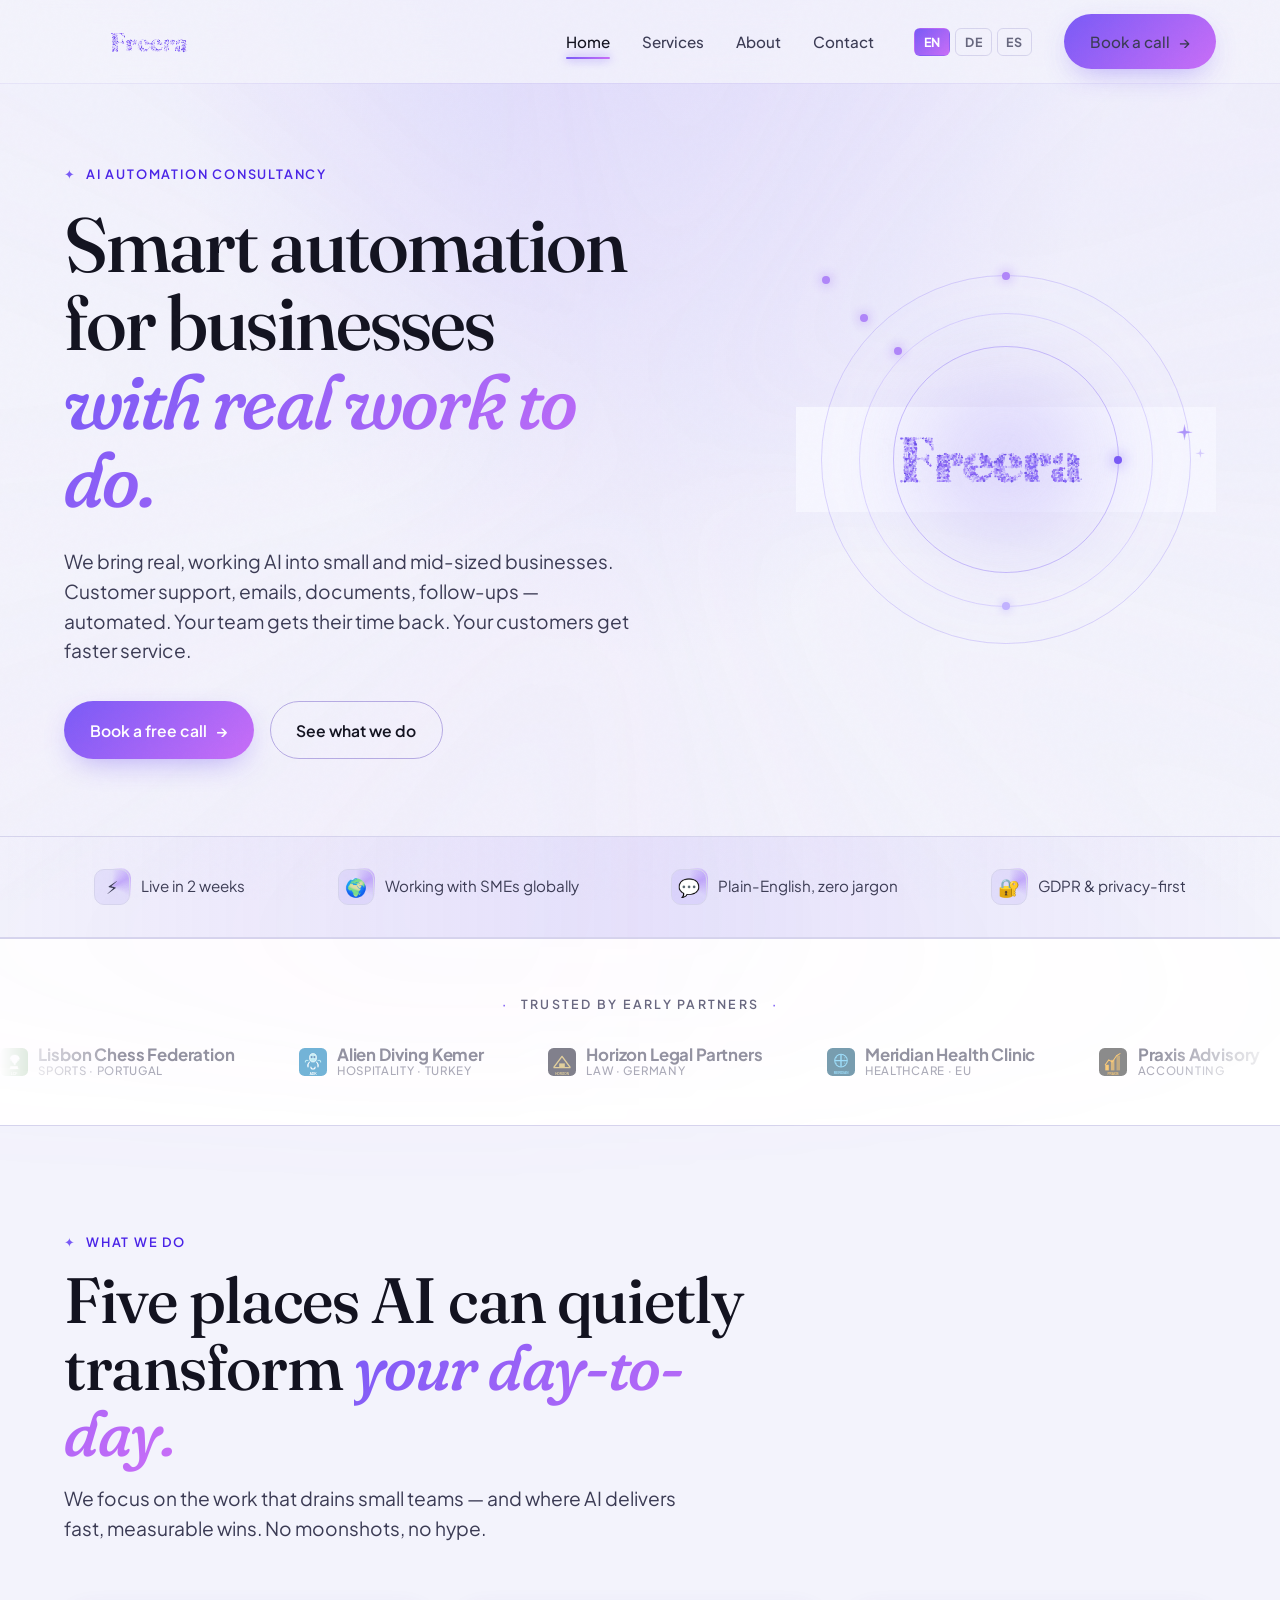
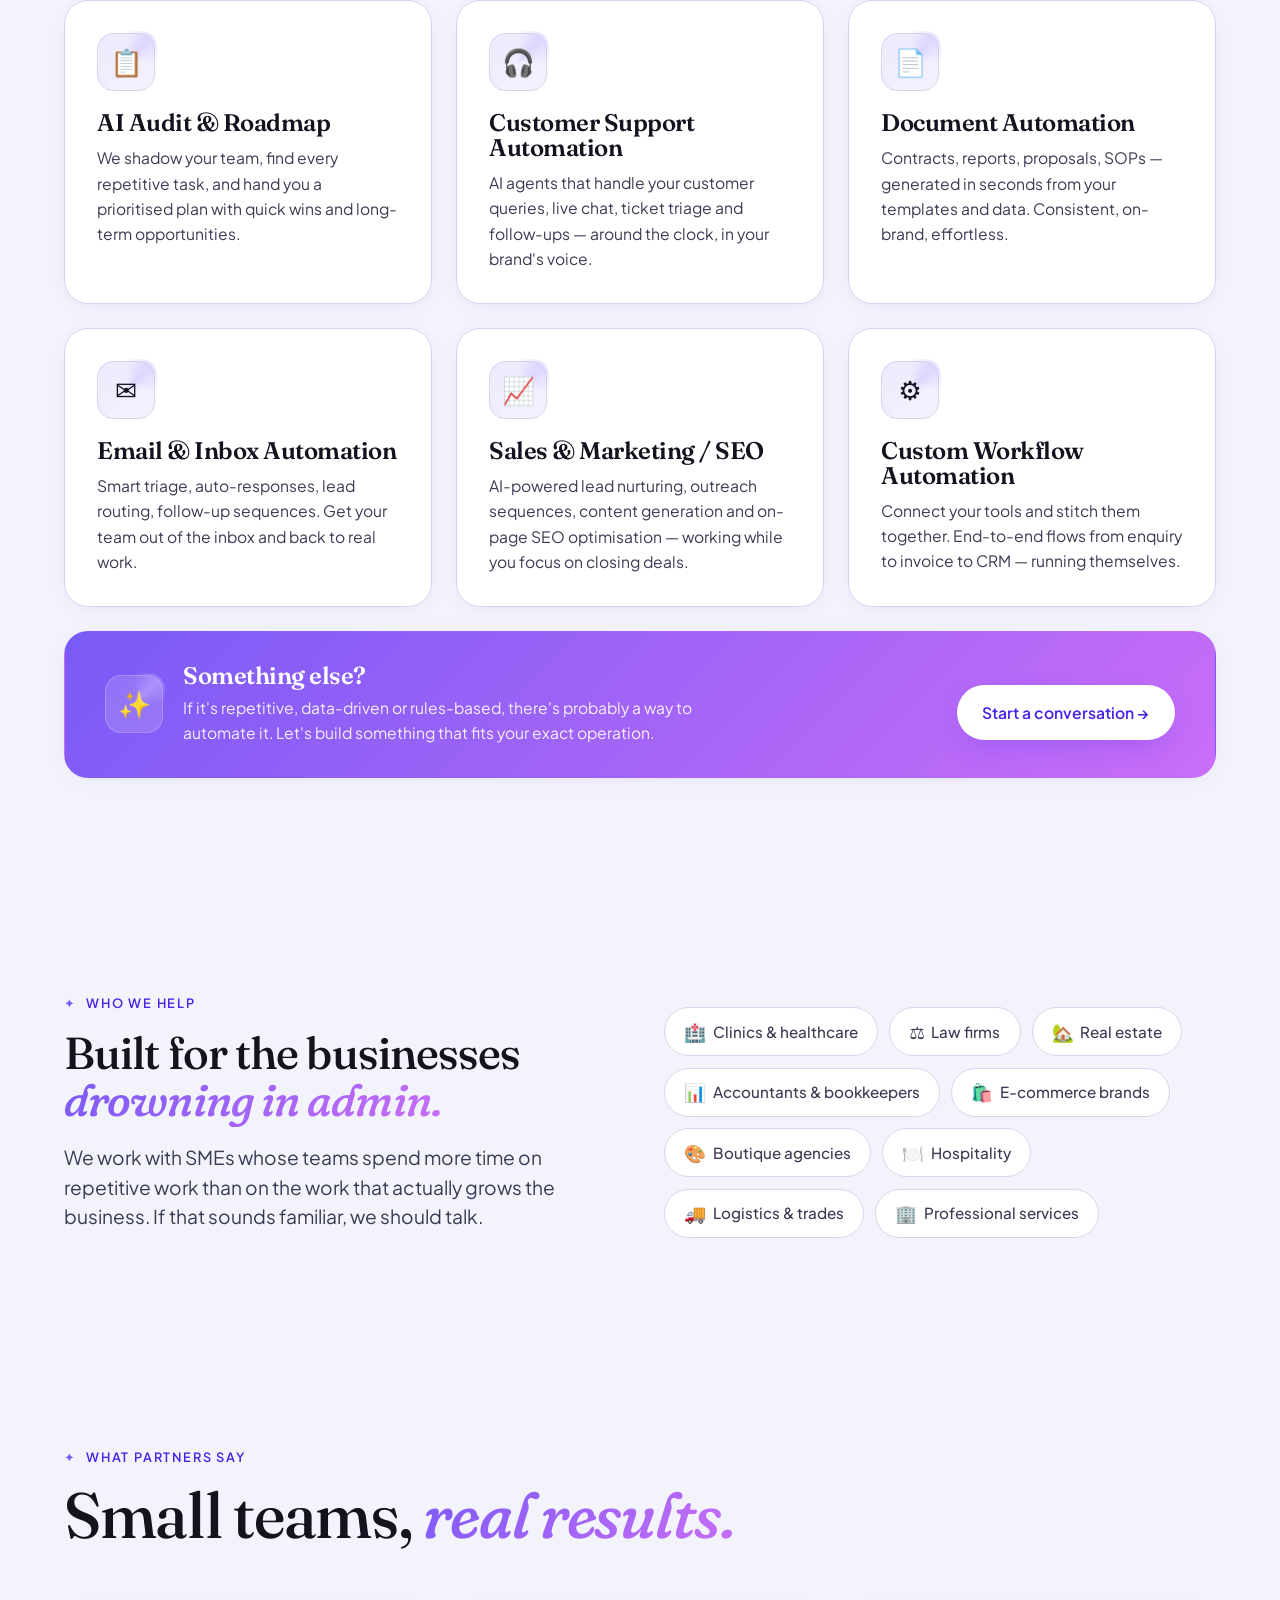
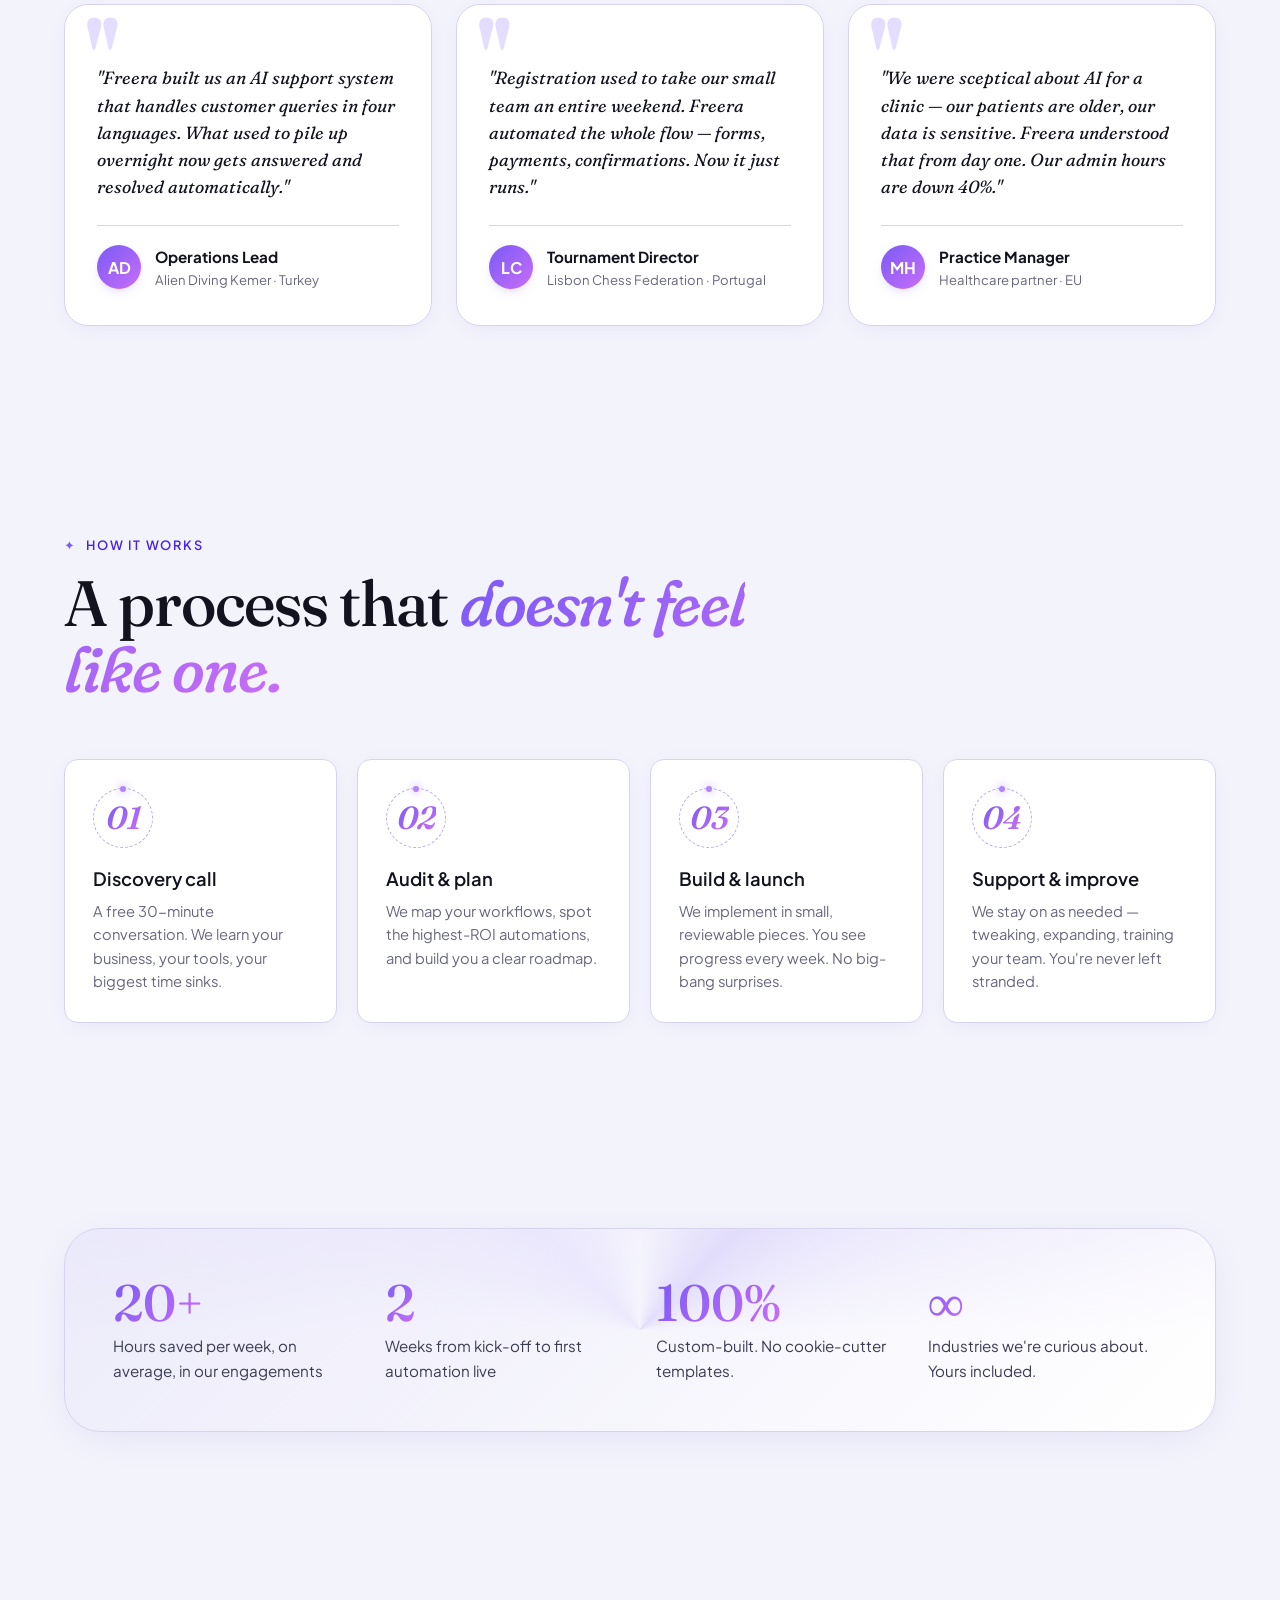
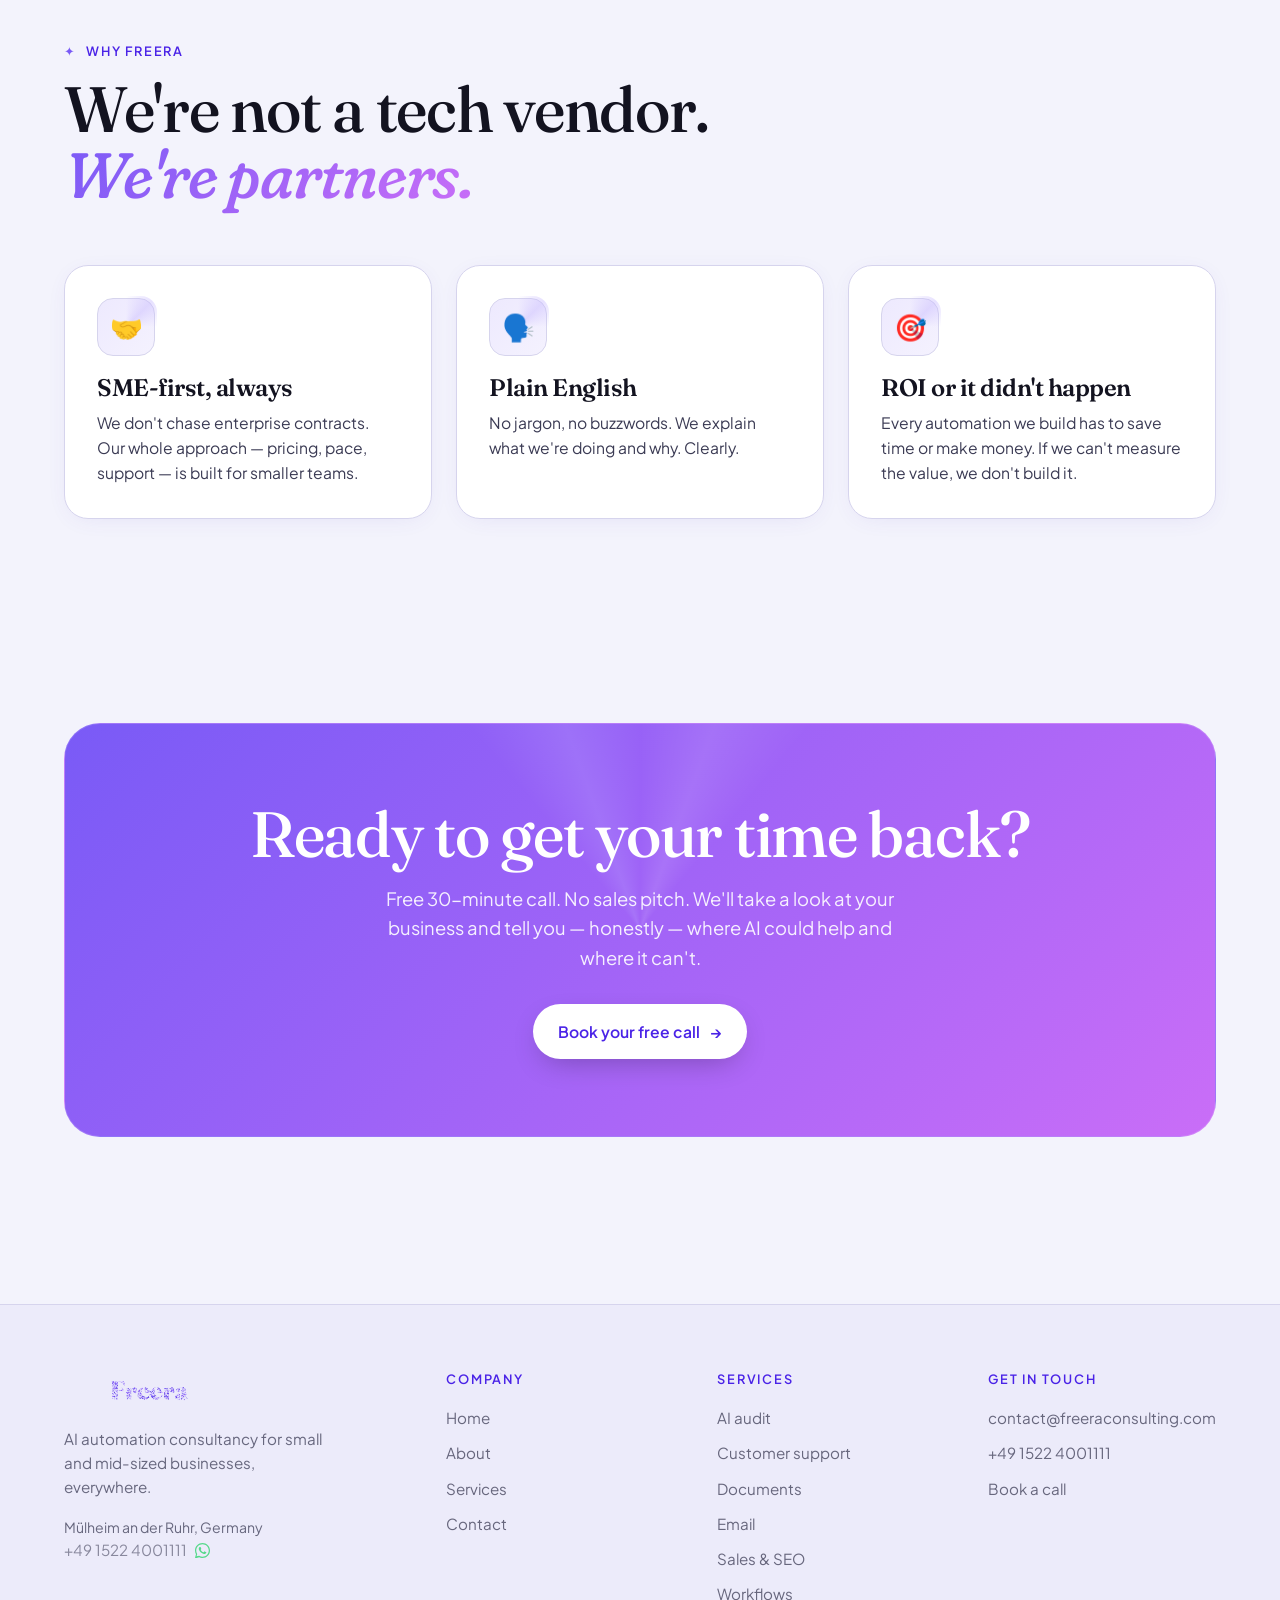
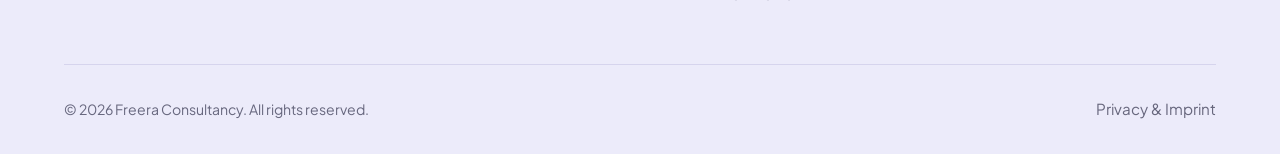
==== commit ba6ab4a8: "Update index.html" ====
--- a/index.html
+++ b/index.html
@@ -14,11 +14,11 @@
 
 <nav class="nav">
   <div class="nav-inner">
-    <a href="index.html" class="nav-logo">
+    <a href="/" class="nav-logo">
       <canvas class="nav-logo-brand" id="navLogo" width="640" height="160"></canvas>
     </a>
     <ul class="nav-links" id="navLinks">
-      <li><a href="index.html" class="active" data-i18n="nav_home">Home</a></li>
+      <li><a href="/" class="active" data-i18n="nav_home">Home</a></li>
       <li><a href="services.html" data-i18n="nav_services">Services</a></li>
       <li><a href="about.html" data-i18n="nav_about">About</a></li>
       <li><a href="contact.html" data-i18n="nav_contact">Contact</a></li>
@@ -358,13 +358,16 @@
         <p class="footer-tagline" data-i18n="footer_tagline">AI automation consultancy for small and mid-sized businesses, everywhere.</p>
         <address class="footer-address" style="font-style:normal; font-size:0.88rem; color:var(--muted); line-height:1.6; margin-top:0.8rem;">
           Mülheim an der Ruhr, Germany<br>
-          <a href="tel:+4915224001111" style="color:var(--muted);">+49 1522 4001111</a>
+          <span style="display:inline-flex; align-items:center; gap:0.5rem;">
+            <a href="tel:+4915224001111" style="color:var(--muted);">+49 1522 4001111</a>
+            <a href="https://wa.me/4915224001111" target="_blank" rel="noopener" title="WhatsApp" style="display:inline-flex; color:#25D366;"><svg width="15" height="15" viewBox="0 0 24 24" fill="#25D366"><path d="M17.472 14.382c-.297-.149-1.758-.867-2.03-.967-.273-.099-.471-.148-.67.15-.197.297-.767.966-.94 1.164-.173.199-.347.223-.644.075-.297-.15-1.255-.463-2.39-1.475-.883-.788-1.48-1.761-1.653-2.059-.173-.297-.018-.458.13-.606.134-.133.298-.347.446-.52.149-.174.198-.298.298-.497.099-.198.05-.371-.025-.52-.075-.149-.669-1.612-.916-2.207-.242-.579-.487-.5-.669-.51-.173-.008-.371-.01-.57-.01-.198 0-.52.074-.792.372-.272.297-1.04 1.016-1.04 2.479 0 1.462 1.065 2.875 1.213 3.074.149.198 2.096 3.2 5.077 4.487.709.306 1.262.489 1.694.625.712.227 1.36.195 1.871.118.571-.085 1.758-.719 2.006-1.413.248-.694.248-1.289.173-1.413-.074-.124-.272-.198-.57-.347z"/><path d="M12 0C5.373 0 0 5.373 0 12c0 2.124.558 4.118 1.531 5.845L.057 23.516a.75.75 0 0 0 .927.927l5.671-1.474A11.945 11.945 0 0 0 12 24c6.627 0 12-5.373 12-12S18.627 0 12 0zm0 22c-1.9 0-3.678-.513-5.207-1.408l-.372-.22-3.867 1.005 1.025-3.755-.242-.386A9.955 9.955 0 0 1 2 12C2 6.477 6.477 2 12 2s10 4.477 10 10-4.477 10-10 10z"/></svg></a>
+          </span>
         </address>
       </div>
       <div>
         <h5 data-i18n="footer_company">Company</h5>
         <ul>
-          <li><a href="index.html" data-i18n="nav_home">Home</a></li>
+          <li><a href="/" data-i18n="nav_home">Home</a></li>
           <li><a href="about.html" data-i18n="nav_about">About</a></li>
           <li><a href="services.html" data-i18n="nav_services">Services</a></li>
           <li><a href="contact.html" data-i18n="nav_contact">Contact</a></li>
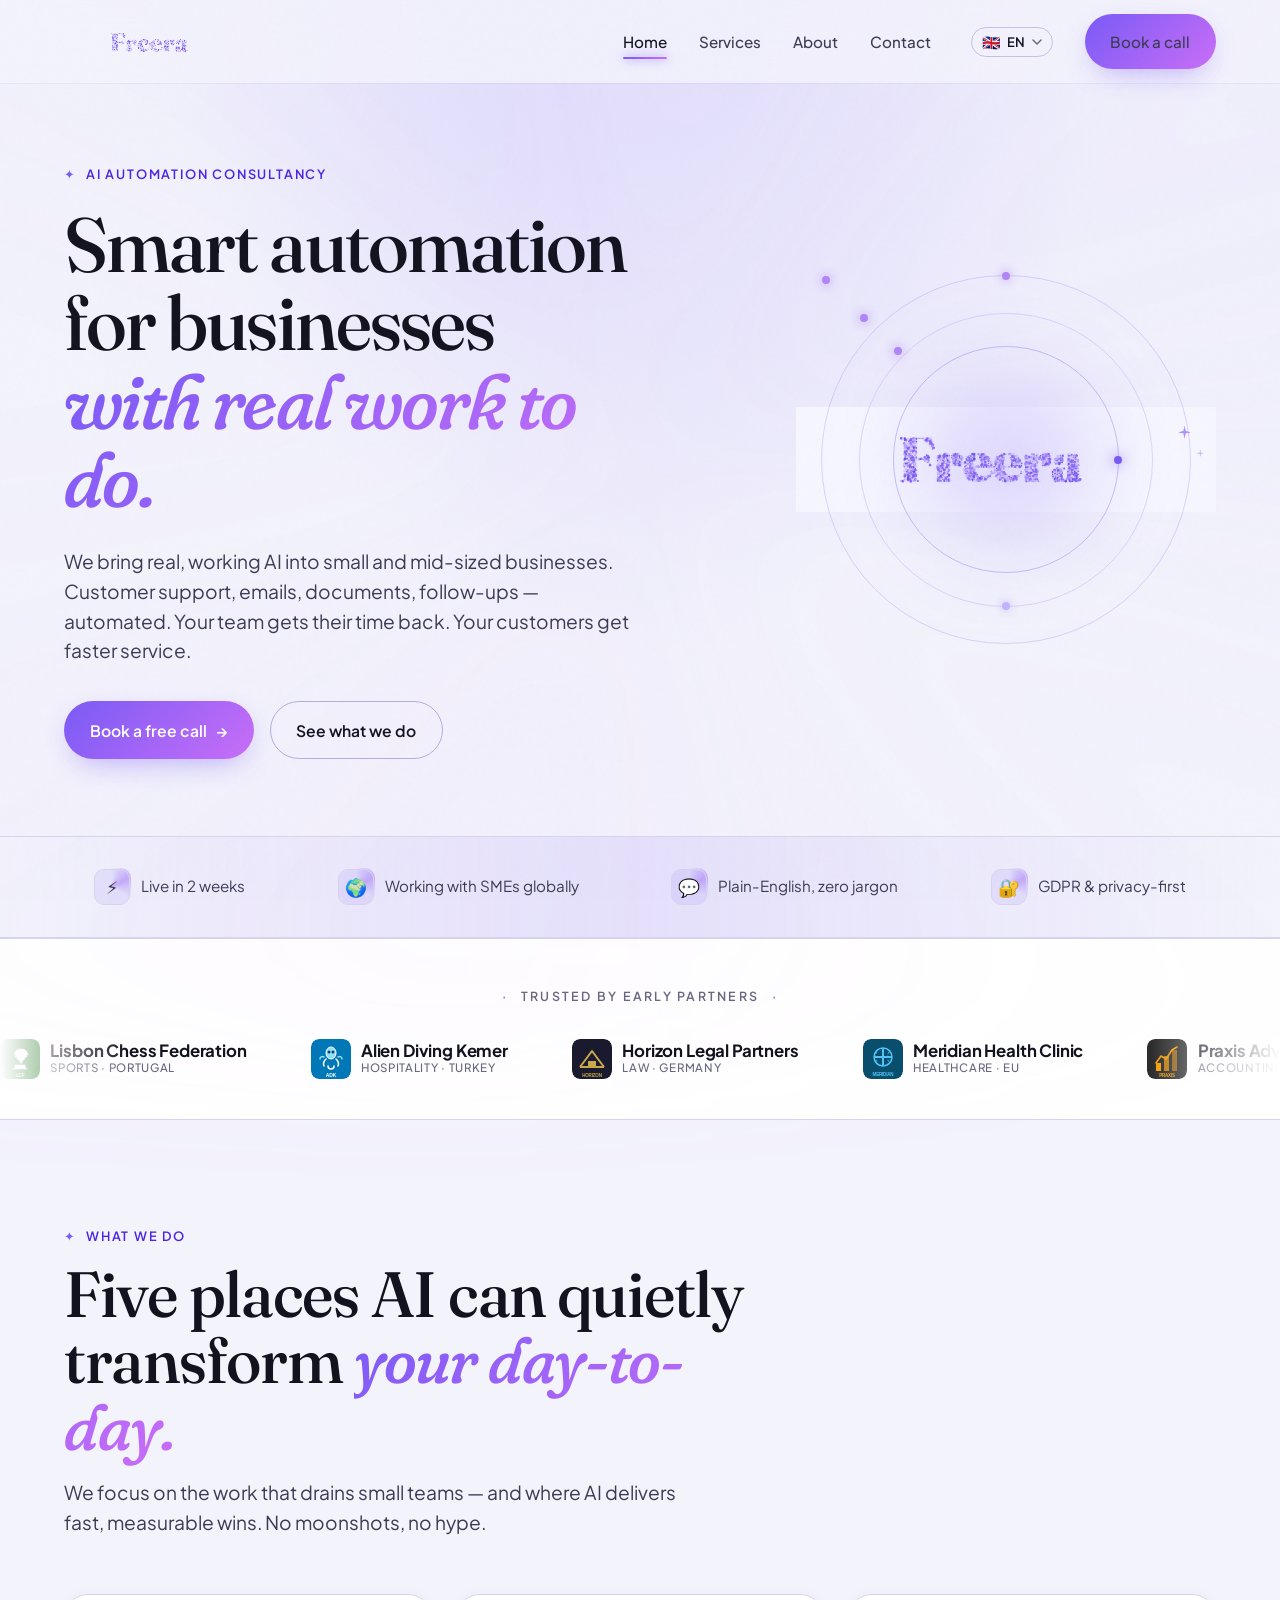
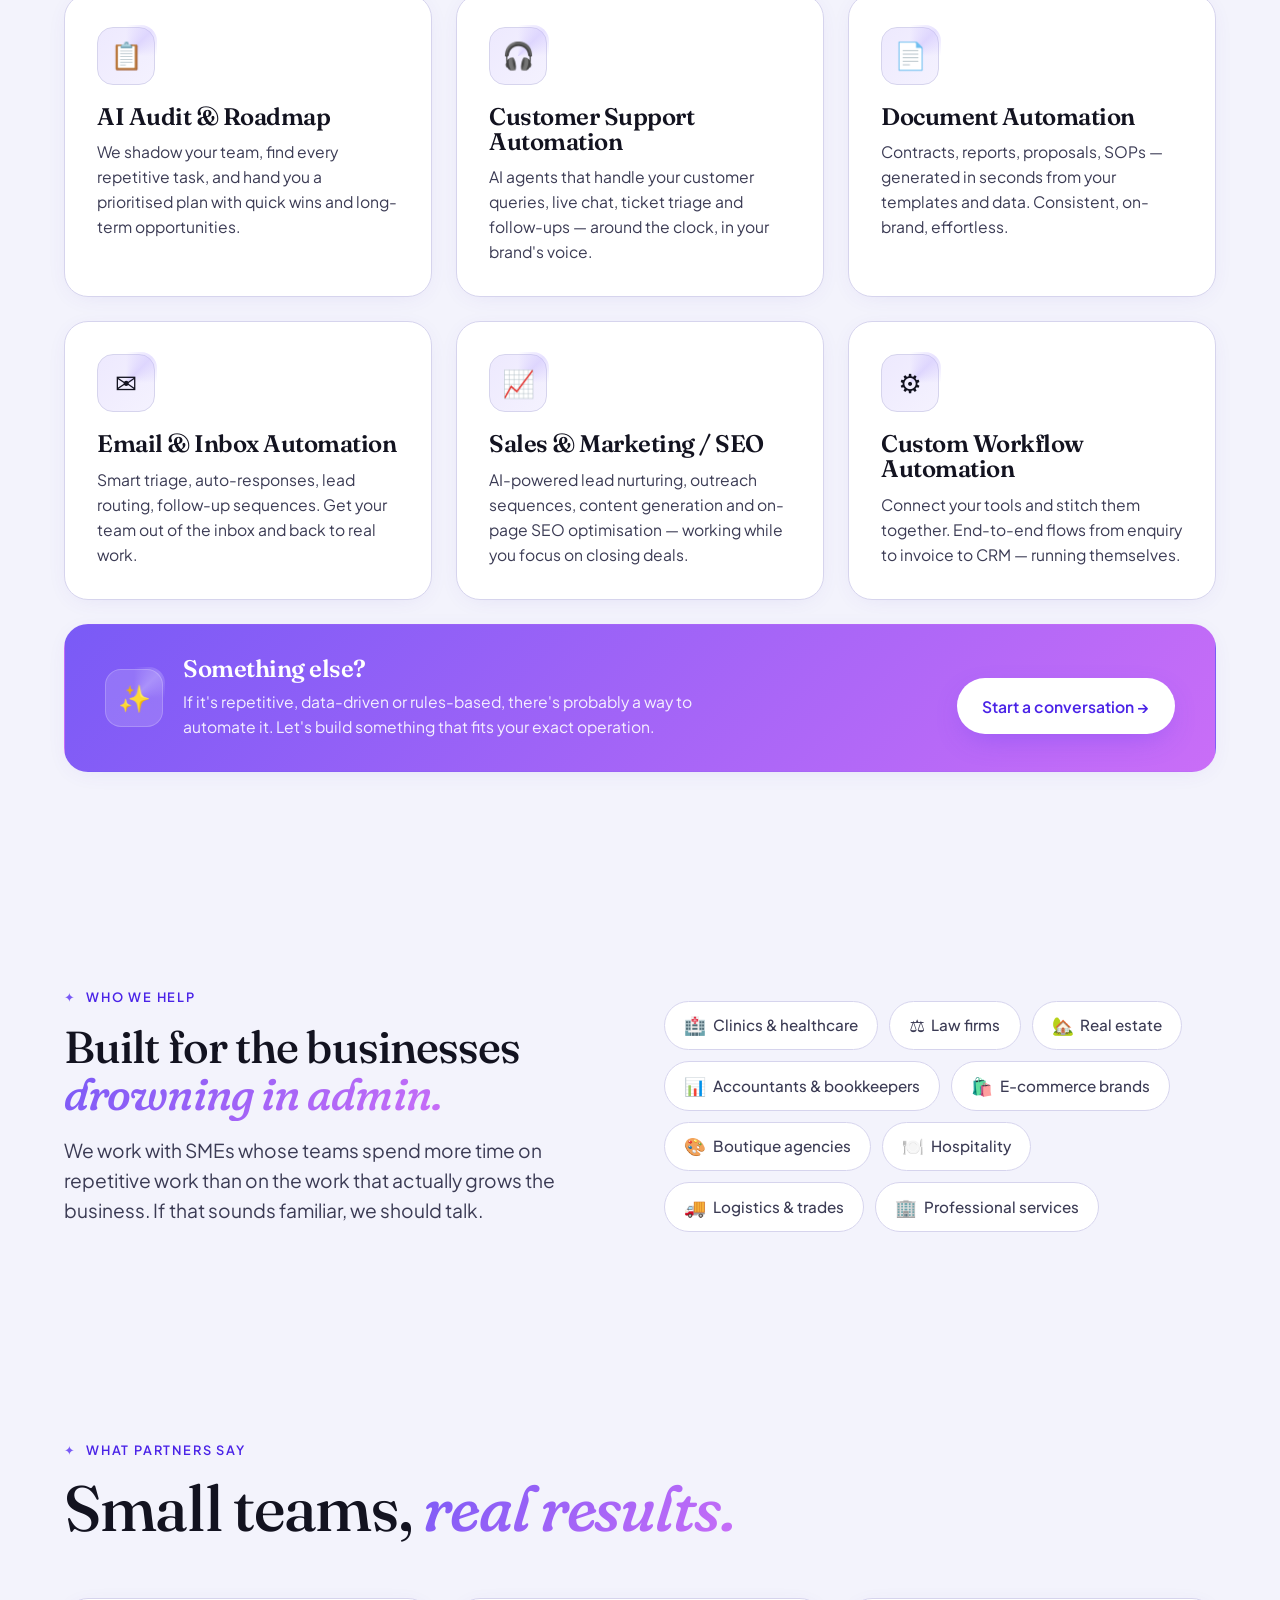
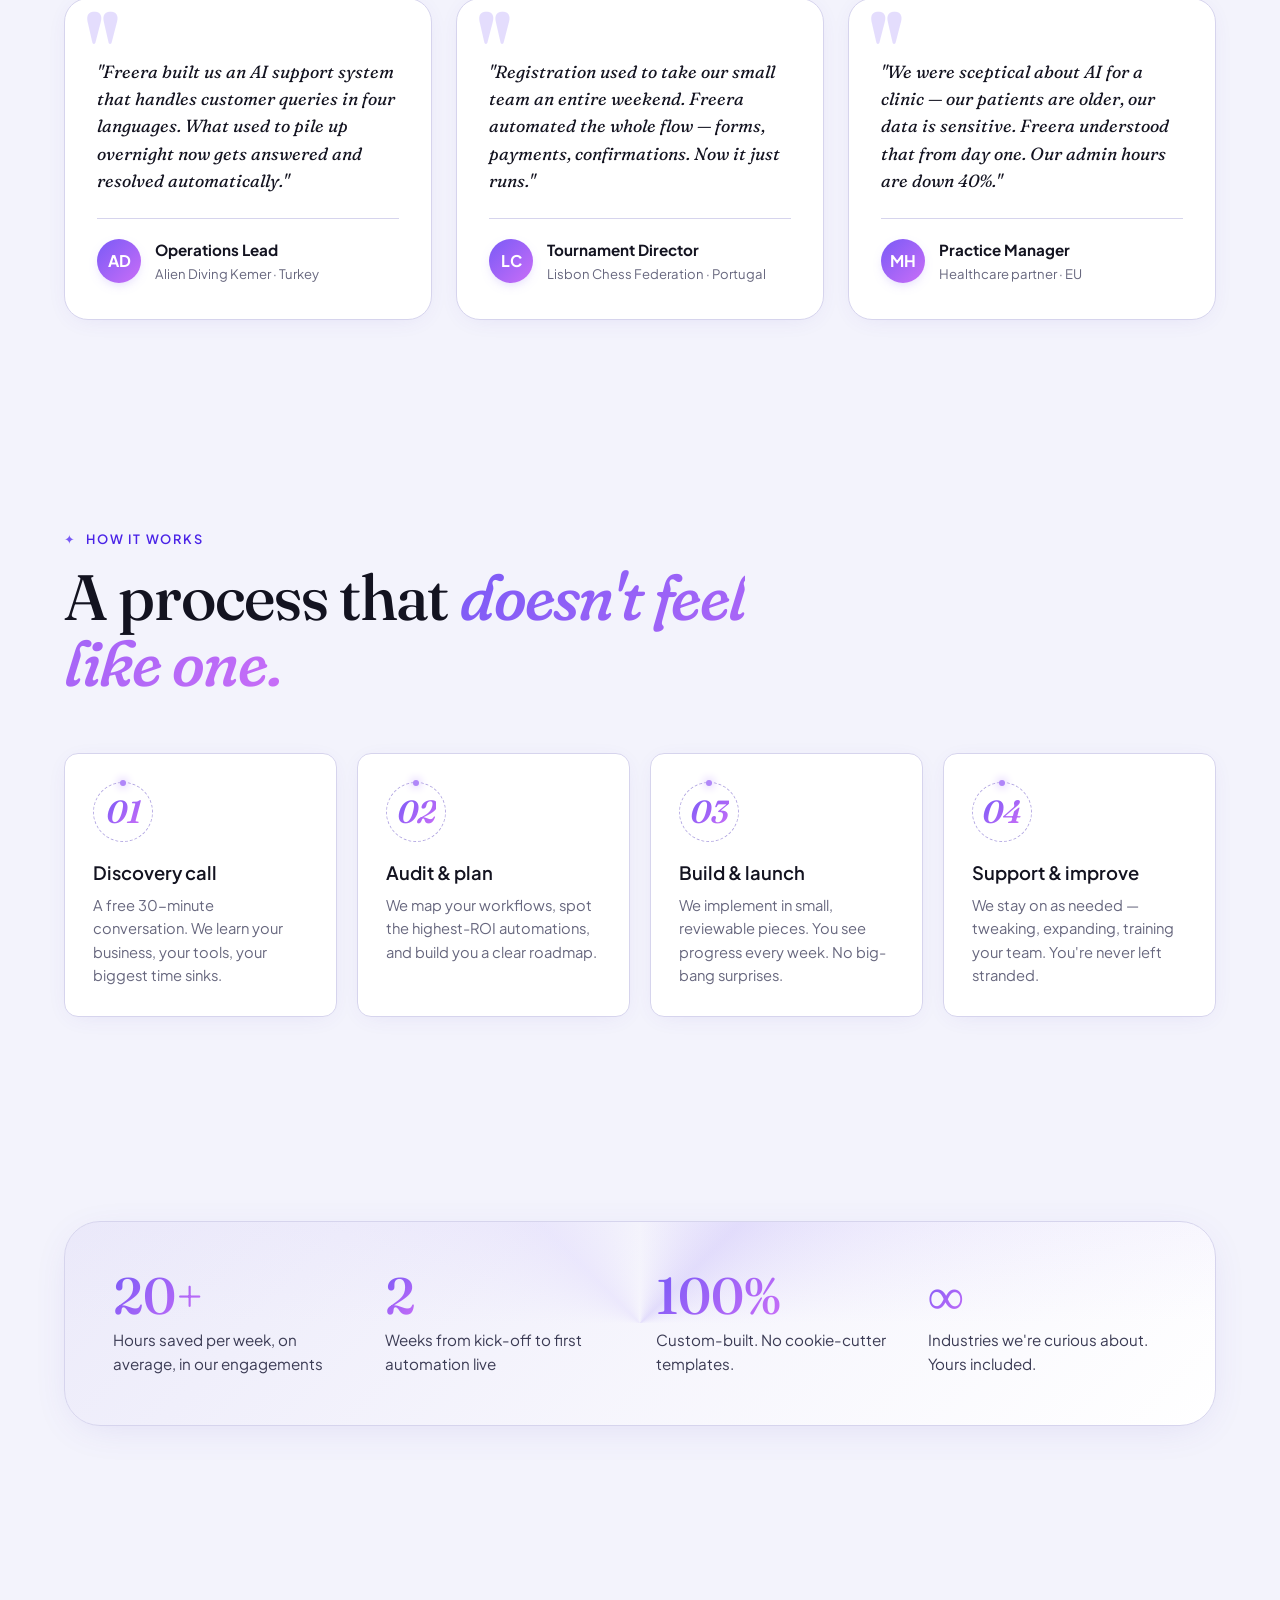
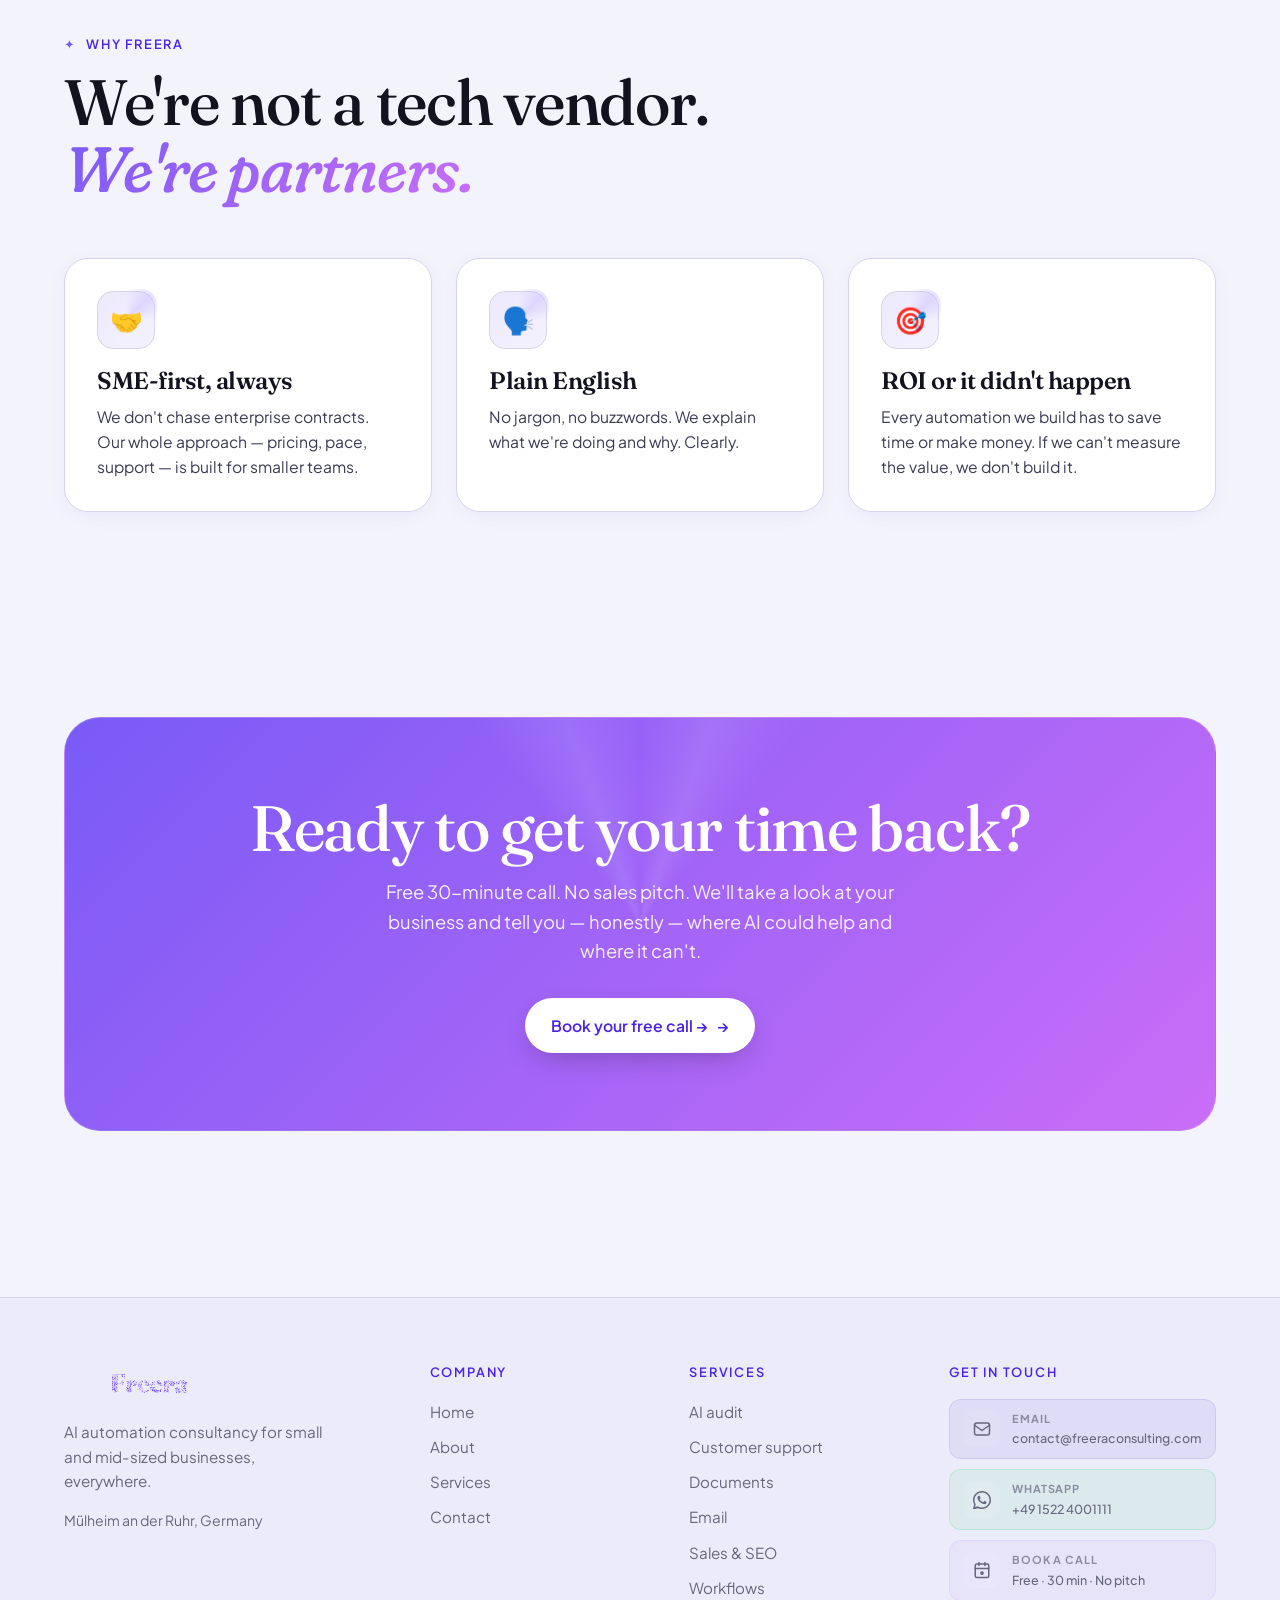
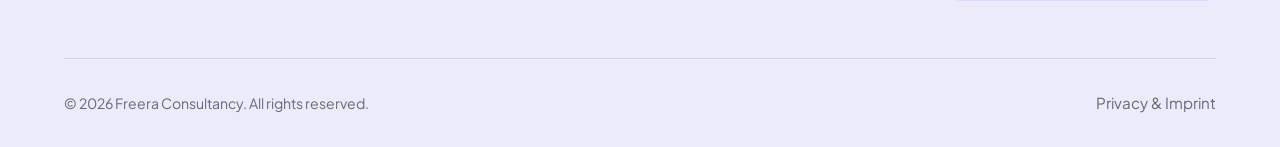
==== commit 4be901e4: "Update index.html" ====
--- a/index.html
+++ b/index.html
@@ -9,6 +9,9 @@
 <link rel="preconnect" href="https://fonts.gstatic.com" crossorigin>
 <link href="https://fonts.googleapis.com/css2?family=Fraunces:ital,opsz,wght@0,9..144,400;0,9..144,500;0,9..144,600;0,9..144,700;0,9..144,900;1,9..144,500;1,9..144,700&family=Plus+Jakarta+Sans:wght@400;500;600;700&display=swap" rel="stylesheet">
 <link rel="stylesheet" href="styles.css">
+<!-- Favicon -->
+<link rel="icon" type="image/svg+xml" href="favicon.svg">
+<link rel="shortcut icon" href="favicon.svg">
 </head>
 <body>
 
@@ -23,11 +26,8 @@
       <li><a href="about.html" data-i18n="nav_about">About</a></li>
       <li><a href="contact.html" data-i18n="nav_contact">Contact</a></li>
       <li>
-        <div class="lang-switcher">
-          <button class="lang-btn active" data-lang="en" onclick="applyLang('en')">EN</button>
-          <button class="lang-btn" data-lang="de" onclick="applyLang('de')">DE</button>
-          <button class="lang-btn" data-lang="es" onclick="applyLang('es')">ES</button>
-        </div>
+        <!-- Dropdown built automatically by lang.js — leave this div empty -->
+        <div class="lang-switcher"></div>
       </li>
       <li><a href="contact.html" class="btn btn-primary" data-i18n="nav_book">Book a call <span class="btn-arrow">→</span></a></li>
     </ul>
@@ -77,8 +77,6 @@
   <div class="marquee-label" data-i18n="marquee_label">Trusted by early partners</div>
   <div class="logo-marquee">
     <div class="logo-track" id="marqueeTrack">
-
-      <!-- LISBON CHESS FEDERATION — real SVG knight mark -->
       <div class="client-logo">
         <svg viewBox="0 0 40 40" width="40" height="40" fill="none" xmlns="http://www.w3.org/2000/svg">
           <rect width="40" height="40" rx="8" fill="#006600"/>
@@ -90,8 +88,6 @@
           <span class="client-logo-label">Sports · Portugal</span>
         </div>
       </div>
-
-      <!-- ALIEN DIVING KEMER — real SVG diver mark -->
       <div class="client-logo">
         <svg viewBox="0 0 40 40" width="40" height="40" fill="none" xmlns="http://www.w3.org/2000/svg">
           <rect width="40" height="40" rx="8" fill="#0077B6"/>
@@ -107,8 +103,6 @@
           <span class="client-logo-label">Hospitality · Turkey</span>
         </div>
       </div>
-
-      <!-- HORIZON LEGAL — invented, proper mark -->
       <div class="client-logo">
         <svg viewBox="0 0 40 40" width="40" height="40" fill="none" xmlns="http://www.w3.org/2000/svg">
           <rect width="40" height="40" rx="8" fill="#1A1A2E"/>
@@ -121,8 +115,6 @@
           <span class="client-logo-label">Law · Germany</span>
         </div>
       </div>
-
-      <!-- MERIDIAN HEALTH — invented, proper mark -->
       <div class="client-logo">
         <svg viewBox="0 0 40 40" width="40" height="40" fill="none" xmlns="http://www.w3.org/2000/svg">
           <rect width="40" height="40" rx="8" fill="#0A4E6E"/>
@@ -136,8 +128,6 @@
           <span class="client-logo-label">Healthcare · EU</span>
         </div>
       </div>
-
-      <!-- PRAXIS ADVISORY — invented, proper mark -->
       <div class="client-logo">
         <svg viewBox="0 0 40 40" width="40" height="40" fill="none" xmlns="http://www.w3.org/2000/svg">
           <rect width="40" height="40" rx="8" fill="#2D2D2D"/>
@@ -152,8 +142,6 @@
           <span class="client-logo-label">Accounting</span>
         </div>
       </div>
-
-      <!-- ORBIT RETAIL — invented, proper mark -->
       <div class="client-logo">
         <svg viewBox="0 0 40 40" width="40" height="40" fill="none" xmlns="http://www.w3.org/2000/svg">
           <rect width="40" height="40" rx="8" fill="#3B1FA3"/>
@@ -168,8 +156,7 @@
           <span class="client-logo-label">E-commerce</span>
         </div>
       </div>
-
-    </div><!-- /#marqueeTrack — JS will duplicate for loop -->
+    </div>
   </div>
 </div>
 
@@ -182,38 +169,13 @@
       <p class="lead" data-i18n="s_lead">We focus on the work that drains small teams — and where AI delivers fast, measurable wins. No moonshots, no hype.</p>
     </div>
     <div class="grid-3">
-      <div class="card">
-        <div class="card-icon">📋</div>
-        <h3 data-i18n="svc1_title">AI Audit &amp; Roadmap</h3>
-        <p data-i18n="svc1_body">We shadow your team, find every repetitive task, and hand you a prioritised plan with quick wins and long-term opportunities.</p>
-      </div>
-      <div class="card">
-        <div class="card-icon">🎧</div>
-        <h3 data-i18n="svc2_title">Customer Support Automation</h3>
-        <p data-i18n="svc2_body">AI agents that handle your customer queries, live chat, ticket triage and follow-ups — around the clock, in your brand's voice.</p>
-      </div>
-      <div class="card">
-        <div class="card-icon">📄</div>
-        <h3 data-i18n="svc3_title">Document Automation</h3>
-        <p data-i18n="svc3_body">Contracts, reports, proposals, SOPs — generated in seconds from your templates and data. Consistent, on-brand, effortless.</p>
-      </div>
-      <div class="card">
-        <div class="card-icon">✉️</div>
-        <h3 data-i18n="svc4_title">Email &amp; Inbox Automation</h3>
-        <p data-i18n="svc4_body">Smart triage, auto-responses, lead routing, follow-up sequences. Get your team out of the inbox and back to real work.</p>
-      </div>
-      <div class="card">
-        <div class="card-icon">📈</div>
-        <h3 data-i18n="svc5_title">Sales &amp; Marketing / SEO</h3>
-        <p data-i18n="svc5_body">AI-powered lead nurturing, outreach sequences, content generation and on-page SEO optimisation — working while you focus on closing deals.</p>
-      </div>
-      <div class="card">
-        <div class="card-icon">⚙️</div>
-        <h3 data-i18n="svc6_title">Custom Workflow Automation</h3>
-        <p data-i18n="svc6_body">Connect your tools and stitch them together. End-to-end flows from enquiry to invoice to CRM — running themselves.</p>
-      </div>
-    </div>
-    <!-- "Something else?" card - full width, gradient, NO white overlay -->
+      <div class="card"><div class="card-icon">📋</div><h3 data-i18n="svc1_title">AI Audit &amp; Roadmap</h3><p data-i18n="svc1_body">We shadow your team, find every repetitive task, and hand you a prioritised plan with quick wins and long-term opportunities.</p></div>
+      <div class="card"><div class="card-icon">🎧</div><h3 data-i18n="svc2_title">Customer Support Automation</h3><p data-i18n="svc2_body">AI agents that handle your customer queries, live chat, ticket triage and follow-ups — around the clock, in your brand's voice.</p></div>
+      <div class="card"><div class="card-icon">📄</div><h3 data-i18n="svc3_title">Document Automation</h3><p data-i18n="svc3_body">Contracts, reports, proposals, SOPs — generated in seconds from your templates and data. Consistent, on-brand, effortless.</p></div>
+      <div class="card"><div class="card-icon">✉️</div><h3 data-i18n="svc4_title">Email &amp; Inbox Automation</h3><p data-i18n="svc4_body">Smart triage, auto-responses, lead routing, follow-up sequences. Get your team out of the inbox and back to real work.</p></div>
+      <div class="card"><div class="card-icon">📈</div><h3 data-i18n="svc5_title">Sales &amp; Marketing / SEO</h3><p data-i18n="svc5_body">AI-powered lead nurturing, outreach sequences, content generation and on-page SEO optimisation — working while you focus on closing deals.</p></div>
+      <div class="card"><div class="card-icon">⚙️</div><h3 data-i18n="svc6_title">Custom Workflow Automation</h3><p data-i18n="svc6_body">Connect your tools and stitch them together. End-to-end flows from enquiry to invoice to CRM — running themselves.</p></div>
+    </div>
     <div style="margin-top: 1.5rem;">
       <div class="card card-gradient" style="display:flex; align-items:center; justify-content:space-between; gap:2rem; flex-wrap:wrap; padding: 2rem 2.5rem;">
         <div style="display:flex; align-items:center; gap:1.25rem;">
@@ -265,30 +227,21 @@
         <p class="testimonial-quote" data-i18n="t1">"Freera built us an AI support system that handles customer queries in four languages. What used to pile up overnight now gets answered and resolved automatically."</p>
         <div class="testimonial-meta">
           <div class="testimonial-avatar">AD</div>
-          <div>
-            <div class="testimonial-name">Operations Lead</div>
-            <div class="testimonial-role">Alien Diving Kemer · Turkey</div>
-          </div>
+          <div><div class="testimonial-name">Operations Lead</div><div class="testimonial-role">Alien Diving Kemer · Turkey</div></div>
         </div>
       </div>
       <div class="testimonial">
         <p class="testimonial-quote" data-i18n="t2">"Registration used to take our small team an entire weekend. Freera automated the whole flow — forms, payments, confirmations. Now it just runs."</p>
         <div class="testimonial-meta">
           <div class="testimonial-avatar">LC</div>
-          <div>
-            <div class="testimonial-name">Tournament Director</div>
-            <div class="testimonial-role">Lisbon Chess Federation · Portugal</div>
-          </div>
+          <div><div class="testimonial-name">Tournament Director</div><div class="testimonial-role">Lisbon Chess Federation · Portugal</div></div>
         </div>
       </div>
       <div class="testimonial">
         <p class="testimonial-quote" data-i18n="t3">"We were sceptical about AI for a clinic — our patients are older, our data is sensitive. Freera understood that from day one. Our admin hours are down 40%."</p>
         <div class="testimonial-meta">
           <div class="testimonial-avatar">MH</div>
-          <div>
-            <div class="testimonial-name">Practice Manager</div>
-            <div class="testimonial-role">Healthcare partner · EU</div>
-          </div>
+          <div><div class="testimonial-name">Practice Manager</div><div class="testimonial-role">Healthcare partner · EU</div></div>
         </div>
       </div>
     </div>
@@ -353,17 +306,17 @@
 <footer class="footer">
   <div class="container">
     <div class="footer-grid">
+
+      <!-- Col 1: Logo + tagline + address (NO phone/WA here anymore) -->
       <div>
         <canvas class="footer-logo-canvas" id="footerLogo" width="640" height="160"></canvas>
         <p class="footer-tagline" data-i18n="footer_tagline">AI automation consultancy for small and mid-sized businesses, everywhere.</p>
-        <address class="footer-address" style="font-style:normal; font-size:0.88rem; color:var(--muted); line-height:1.6; margin-top:0.8rem;">
-          Mülheim an der Ruhr, Germany<br>
-          <span style="display:inline-flex; align-items:center; gap:0.5rem;">
-            <a href="tel:+4915224001111" style="color:var(--muted);">+49 1522 4001111</a>
-            <a href="https://wa.me/4915224001111" target="_blank" rel="noopener" title="WhatsApp" style="display:inline-flex; color:#25D366;"><svg width="15" height="15" viewBox="0 0 24 24" fill="#25D366"><path d="M17.472 14.382c-.297-.149-1.758-.867-2.03-.967-.273-.099-.471-.148-.67.15-.197.297-.767.966-.94 1.164-.173.199-.347.223-.644.075-.297-.15-1.255-.463-2.39-1.475-.883-.788-1.48-1.761-1.653-2.059-.173-.297-.018-.458.13-.606.134-.133.298-.347.446-.52.149-.174.198-.298.298-.497.099-.198.05-.371-.025-.52-.075-.149-.669-1.612-.916-2.207-.242-.579-.487-.5-.669-.51-.173-.008-.371-.01-.57-.01-.198 0-.52.074-.792.372-.272.297-1.04 1.016-1.04 2.479 0 1.462 1.065 2.875 1.213 3.074.149.198 2.096 3.2 5.077 4.487.709.306 1.262.489 1.694.625.712.227 1.36.195 1.871.118.571-.085 1.758-.719 2.006-1.413.248-.694.248-1.289.173-1.413-.074-.124-.272-.198-.57-.347z"/><path d="M12 0C5.373 0 0 5.373 0 12c0 2.124.558 4.118 1.531 5.845L.057 23.516a.75.75 0 0 0 .927.927l5.671-1.474A11.945 11.945 0 0 0 12 24c6.627 0 12-5.373 12-12S18.627 0 12 0zm0 22c-1.9 0-3.678-.513-5.207-1.408l-.372-.22-3.867 1.005 1.025-3.755-.242-.386A9.955 9.955 0 0 1 2 12C2 6.477 6.477 2 12 2s10 4.477 10 10-4.477 10-10 10z"/></svg></a>
-          </span>
+        <address style="font-style:normal; font-size:0.88rem; color:var(--muted); line-height:1.6; margin-top:0.8rem;">
+          Mülheim an der Ruhr, Germany
         </address>
       </div>
+
+      <!-- Col 2: Company -->
       <div>
         <h5 data-i18n="footer_company">Company</h5>
         <ul>
@@ -373,6 +326,8 @@
           <li><a href="contact.html" data-i18n="nav_contact">Contact</a></li>
         </ul>
       </div>
+
+      <!-- Col 3: Services -->
       <div>
         <h5 data-i18n="footer_services">Services</h5>
         <ul>
@@ -384,14 +339,58 @@
           <li><a href="services.html">Workflows</a></li>
         </ul>
       </div>
+
+      <!-- Col 4: Get in touch — styled contact buttons -->
       <div>
         <h5 data-i18n="footer_contact_h">Get in touch</h5>
-        <ul>
-          <li><a href="mailto:contact@freeraconsulting.com">contact@freeraconsulting.com</a></li>
-          <li><a href="tel:+4915224001111">+49 1522 4001111</a></li>
-          <li><a href="contact.html" data-i18n="nav_book">Book a call</a></li>
-        </ul>
-      </div>
+        <div class="footer-contact-links">
+
+          <!-- Email -->
+          <a href="mailto:contact@freeraconsulting.com" class="footer-contact-btn footer-contact-btn--email">
+            <span class="footer-contact-icon">
+              <svg width="18" height="18" viewBox="0 0 24 24" fill="none" stroke="currentColor" stroke-width="2" stroke-linecap="round" stroke-linejoin="round">
+                <rect x="2" y="4" width="20" height="16" rx="3"/>
+                <path d="M2 7l10 7 10-7"/>
+              </svg>
+            </span>
+            <span class="footer-contact-text">
+              <span class="footer-contact-label">Email</span>
+              <span class="footer-contact-value">contact@freeraconsulting.com</span>
+            </span>
+          </a>
+
+          <!-- WhatsApp -->
+          <a href="https://wa.me/4915224001111" target="_blank" rel="noopener" class="footer-contact-btn footer-contact-btn--whatsapp">
+            <span class="footer-contact-icon">
+              <svg width="18" height="18" viewBox="0 0 24 24" fill="currentColor">
+                <path d="M17.472 14.382c-.297-.149-1.758-.867-2.03-.967-.273-.099-.471-.148-.67.15-.197.297-.767.966-.94 1.164-.173.199-.347.223-.644.075-.297-.15-1.255-.463-2.39-1.475-.883-.788-1.48-1.761-1.653-2.059-.173-.297-.018-.458.13-.606.134-.133.298-.347.446-.52.149-.174.198-.298.298-.497.099-.198.05-.371-.025-.52-.075-.149-.669-1.612-.916-2.207-.242-.579-.487-.5-.669-.51-.173-.008-.371-.01-.57-.01-.198 0-.52.074-.792.372-.272.297-1.04 1.016-1.04 2.479 0 1.462 1.065 2.875 1.213 3.074.149.198 2.096 3.2 5.077 4.487.709.306 1.262.489 1.694.625.712.227 1.36.195 1.871.118.571-.085 1.758-.719 2.006-1.413.248-.694.248-1.289.173-1.413-.074-.124-.272-.198-.57-.347z"/>
+                <path d="M12 0C5.373 0 0 5.373 0 12c0 2.124.558 4.118 1.531 5.845L.057 23.516a.75.75 0 0 0 .927.927l5.671-1.474A11.945 11.945 0 0 0 12 24c6.627 0 12-5.373 12-12S18.627 0 12 0zm0 22c-1.9 0-3.678-.513-5.207-1.408l-.372-.22-3.867 1.005 1.025-3.755-.242-.386A9.955 9.955 0 0 1 2 12C2 6.477 6.477 2 12 2s10 4.477 10 10-4.477 10-10 10z"/>
+              </svg>
+            </span>
+            <span class="footer-contact-text">
+              <span class="footer-contact-label">WhatsApp</span>
+              <span class="footer-contact-value">+49 1522 4001111</span>
+            </span>
+          </a>
+
+          <!-- Book a call -->
+          <a href="contact.html" class="footer-contact-btn footer-contact-btn--call">
+            <span class="footer-contact-icon">
+              <svg width="18" height="18" viewBox="0 0 24 24" fill="none" stroke="currentColor" stroke-width="2" stroke-linecap="round" stroke-linejoin="round">
+                <rect x="3" y="4" width="18" height="18" rx="2"/>
+                <path d="M16 2v4M8 2v4M3 10h18"/>
+                <circle cx="12" cy="16" r="1.5" fill="currentColor"/>
+              </svg>
+            </span>
+            <span class="footer-contact-text">
+              <span class="footer-contact-label" data-i18n="nav_book">Book a call</span>
+              <span class="footer-contact-value">Free · 30 min · No pitch</span>
+            </span>
+          </a>
+
+        </div>
+      </div>
+
     </div>
     <div class="footer-bottom">
       <div data-i18n="footer_copy">© 2026 Freera Consultancy. All rights reserved.</div>
@@ -400,35 +399,110 @@
   </div>
 </footer>
 
+<!-- Footer contact button styles -->
+<style>
+.footer-contact-links {
+  display: flex;
+  flex-direction: column;
+  gap: 10px;
+  margin-top: 4px;
+}
+.footer-contact-btn {
+  display: flex;
+  align-items: center;
+  gap: 12px;
+  padding: 10px 14px;
+  border-radius: 12px;
+  text-decoration: none;
+  transition: transform 0.18s ease, box-shadow 0.18s ease, background 0.18s ease;
+  border: 1px solid transparent;
+}
+.footer-contact-btn:hover {
+  transform: translateY(-2px);
+  box-shadow: 0 6px 20px rgba(0,0,0,0.15);
+}
+.footer-contact-btn--email {
+  background: rgba(100, 80, 200, 0.12);
+  border-color: rgba(100, 80, 200, 0.2);
+  color: #a78bfa;
+}
+.footer-contact-btn--email:hover {
+  background: rgba(100, 80, 200, 0.2);
+  color: #c4b5fd;
+}
+.footer-contact-btn--whatsapp {
+  background: rgba(37, 211, 102, 0.1);
+  border-color: rgba(37, 211, 102, 0.25);
+  color: #25D366;
+}
+.footer-contact-btn--whatsapp:hover {
+  background: rgba(37, 211, 102, 0.2);
+  color: #4ade80;
+}
+.footer-contact-btn--call {
+  background: rgba(180, 140, 255, 0.1);
+  border-color: rgba(180, 140, 255, 0.2);
+  color: #c4b5fd;
+}
+.footer-contact-btn--call:hover {
+  background: rgba(180, 140, 255, 0.18);
+  color: #e9d5ff;
+}
+.footer-contact-icon {
+  display: flex;
+  align-items: center;
+  justify-content: center;
+  width: 36px;
+  height: 36px;
+  border-radius: 9px;
+  background: rgba(255,255,255,0.07);
+  flex-shrink: 0;
+}
+.footer-contact-text {
+  display: flex;
+  flex-direction: column;
+  gap: 1px;
+  min-width: 0;
+}
+.footer-contact-label {
+  font-size: 11px;
+  font-weight: 700;
+  text-transform: uppercase;
+  letter-spacing: 0.08em;
+  opacity: 0.7;
+}
+.footer-contact-value {
+  font-size: 12.5px;
+  font-weight: 500;
+  white-space: nowrap;
+  overflow: hidden;
+  text-overflow: ellipsis;
+}
+</style>
+
 <script src="logo.js"></script>
 <script src="lang.js"></script>
 <script>
-// Logos
 createFreeraLogo('navLogo',    { text:'Freera', fontSize:100, textX:320, textY:88,  step:3, interactive:false, sparkles:false, trail:false });
 createFreeraLogo('footerLogo', { text:'Freera', fontSize:100, textX:320, textY:88,  step:3, interactive:false, sparkles:false, trail:false });
 createFreeraLogo('heroLogo',   { text:'Freera', fontSize:120, textX:370, textY:108, step:3, interactive:true,  sparkles:true,  trail:true  });
 
-// Marquee — duplicate track for seamless loop
 (function() {
   var track = document.getElementById('marqueeTrack');
   if (!track) return;
-  var clone = track.innerHTML;
-  track.innerHTML += clone;
+  track.innerHTML += track.innerHTML;
 })();
 
-// Mobile nav
 document.querySelectorAll('.nav-links a').forEach(function(a) {
   a.addEventListener('click', function() { document.getElementById('navLinks').classList.remove('open'); });
 });
 
-// Responsive who-grid
 var applyResp = function() {
   var who = document.querySelector('.who-grid');
   if (who) who.style.gridTemplateColumns = window.innerWidth < 900 ? '1fr' : '1fr 1fr';
 };
 applyResp(); window.addEventListener('resize', applyResp);
 
-// Init language
 initLang();
 </script>
 </body>
--- a/styles.css
+++ b/styles.css
@@ -241,8 +241,8 @@
 
 /* ============== LOGO MARQUEE (callbert.ai-style) ============== */
 .logo-marquee-section {
-  padding: 3.5rem 0 3rem;
-  background: hsl(0 0% 100%);
+  padding: 3rem 0 2.5rem;
+  background: #fff;
   border-top: 1px solid var(--border);
   border-bottom: 1px solid var(--border);
 }
@@ -274,16 +274,17 @@
 }
 .client-logo {
   display: flex; align-items: center; gap: 0.65rem;
-  flex-shrink: 0; opacity: 0.55;
+  flex-shrink: 0;
   transition: opacity 0.3s;
-  color: var(--muted-strong);
+  color: var(--ink);
   white-space: nowrap;
   font-family: var(--font-body);
   font-weight: 700; font-size: 1.05rem;
   letter-spacing: -0.01em;
-}
-.client-logo:hover { opacity: 1; color: var(--purple-deep); }
-.client-logo svg { width: 28px; height: 28px; flex-shrink: 0; }
+  opacity: 1; /* always full opacity — no fading */
+}
+.client-logo:hover { opacity: 0.8; }
+.client-logo svg { width: 40px; height: 40px; flex-shrink: 0; border-radius: 8px; }
 .client-logo-label {
   font-size: 0.72rem; font-weight: 500;
   color: var(--muted); letter-spacing: 0.06em;
@@ -743,6 +744,16 @@
 .animate-in > *:nth-child(3) { animation-delay: 0.25s; }
 .animate-in > *:nth-child(4) { animation-delay: 0.35s; }
 .animate-in > *:nth-child(5) { animation-delay: 0.45s; }
+
+/* ============== WHATSAPP LINK ============== */
+.whatsapp-link {
+  display: inline-flex; align-items: center; gap: 0.4rem;
+  color: inherit; text-decoration: none;
+  transition: color 0.2s;
+}
+.whatsapp-link:hover { color: #25D366; }
+.whatsapp-link svg { width: 16px; height: 16px; flex-shrink: 0; }
+.whatsapp-icon-lg svg { width: 20px; height: 20px; }
 
 /* ============== CANVAS TRANSPARENCY FIX ============== */
 canvas { background: transparent !important; }
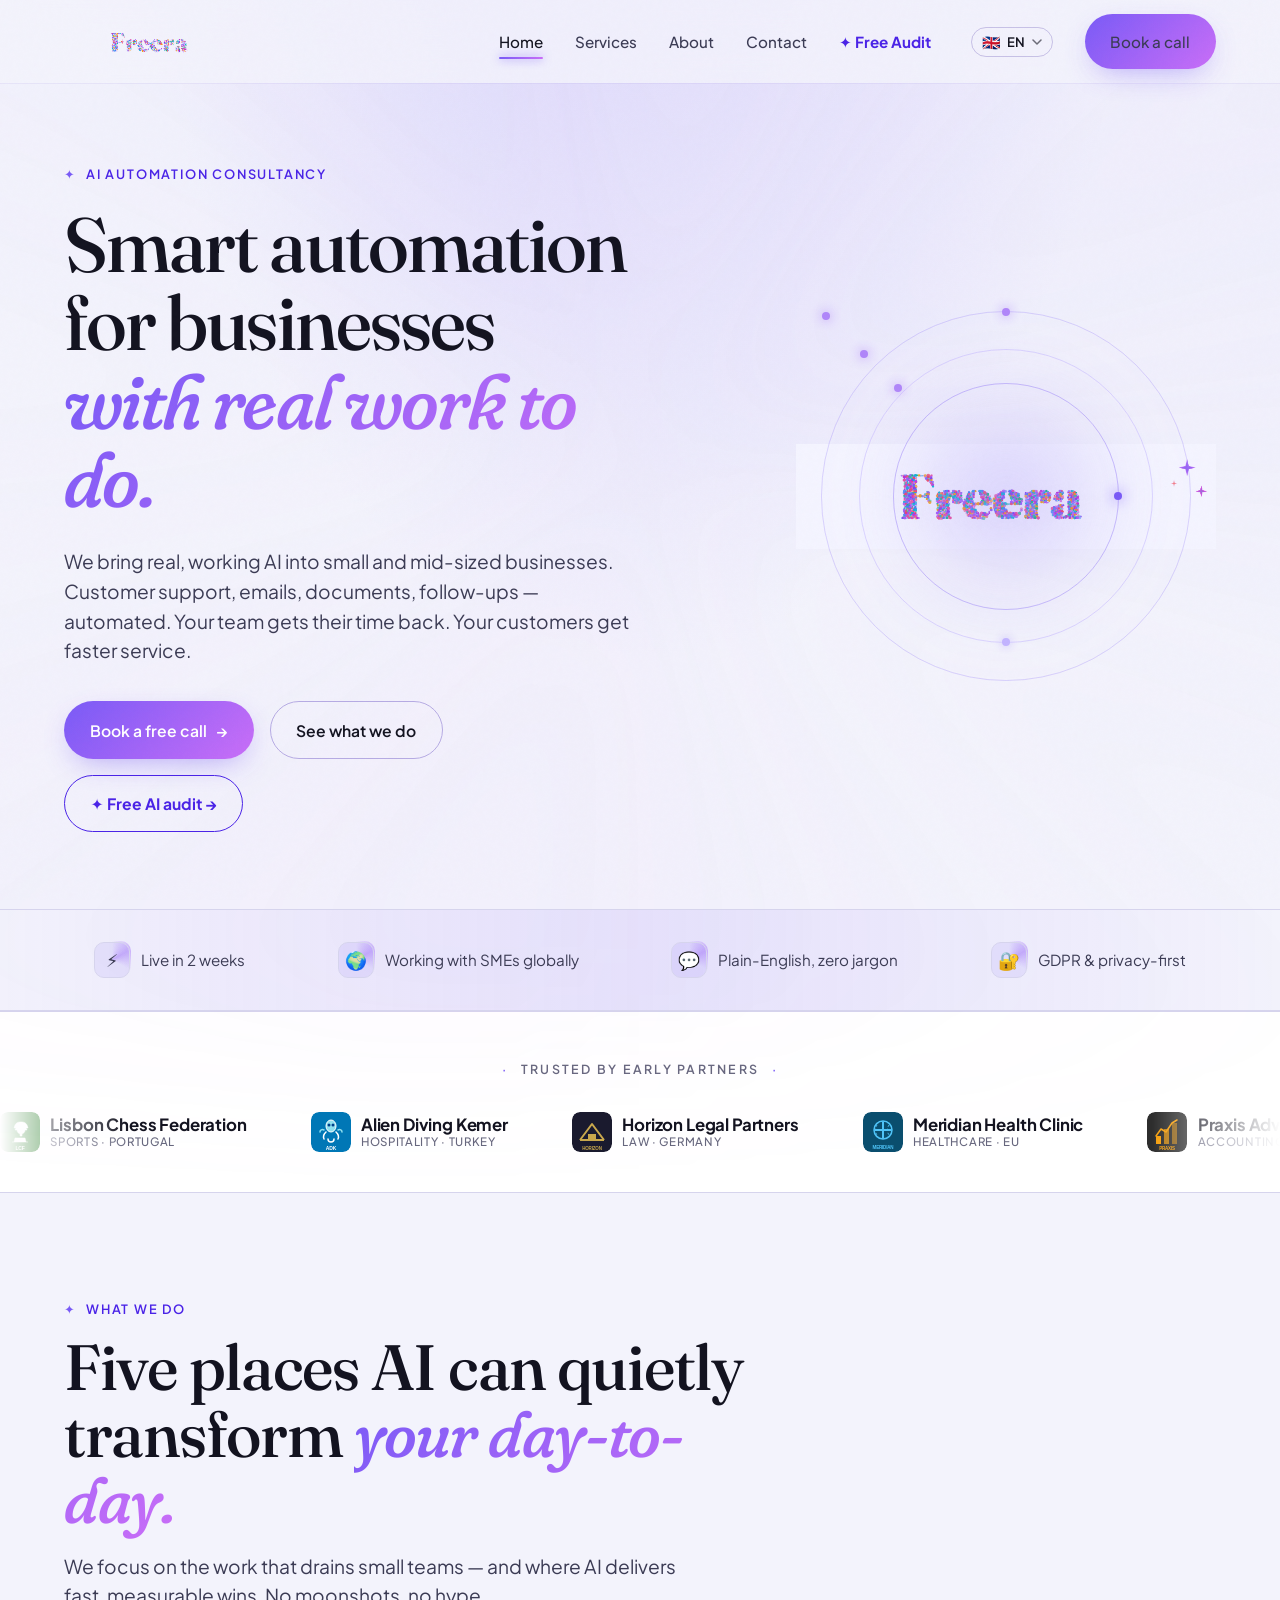
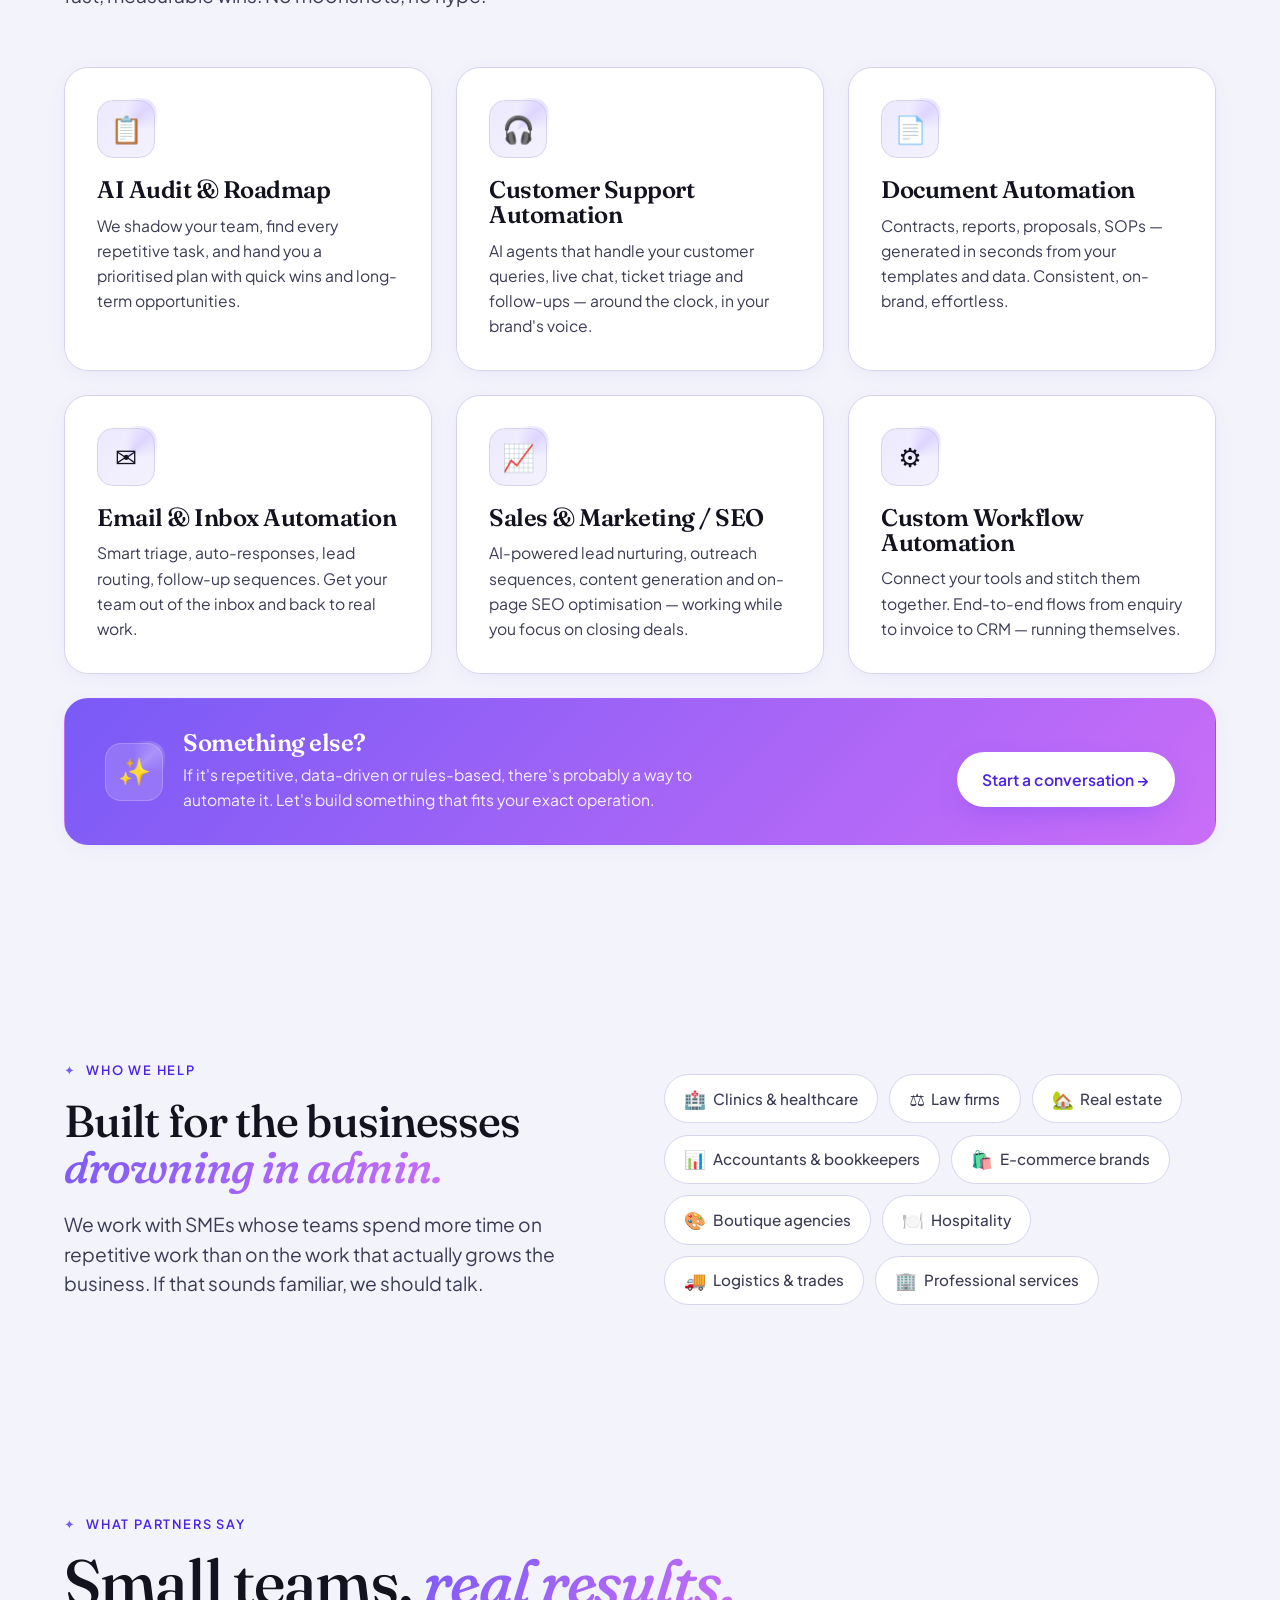
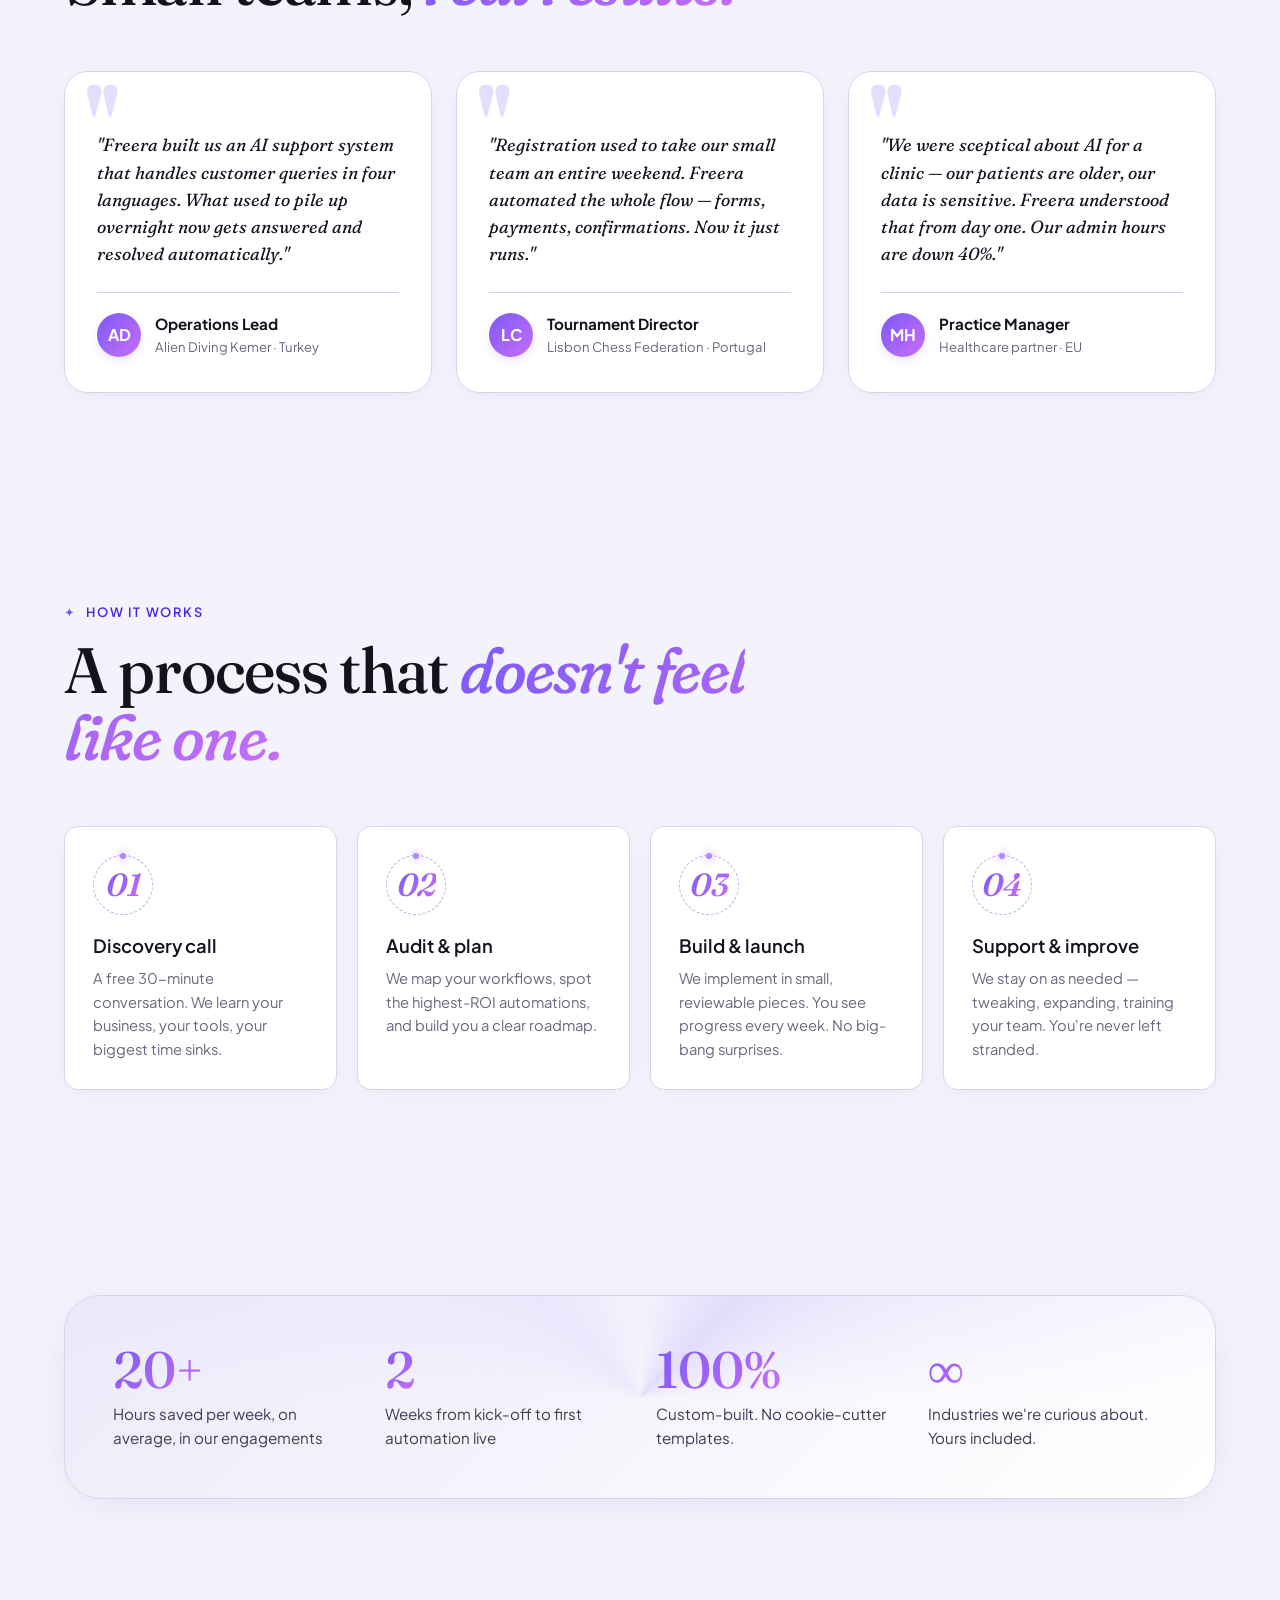
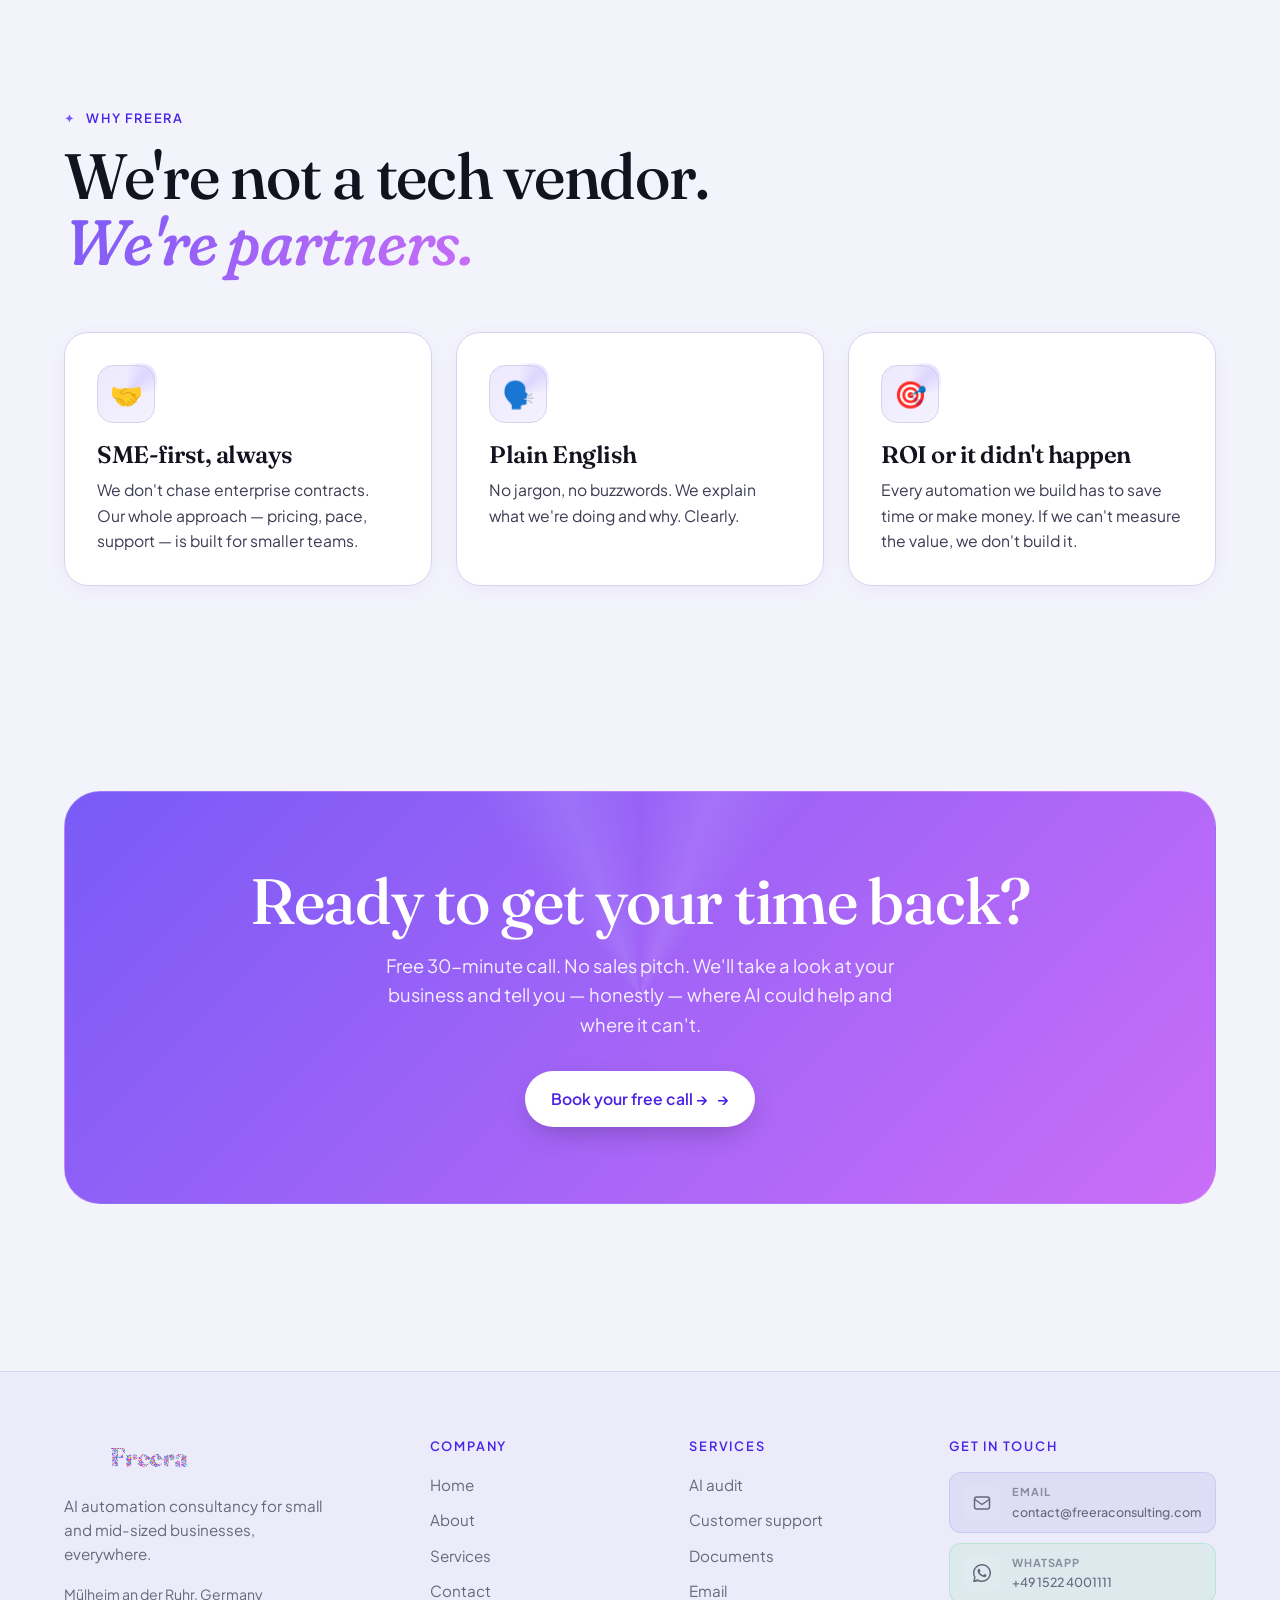
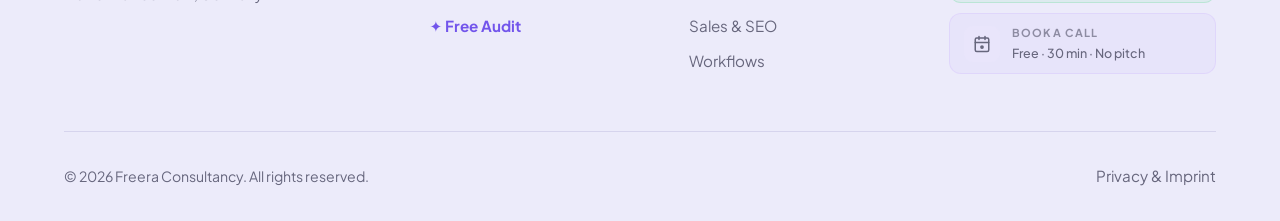
==== commit 325d93c6: "Update index.html" ====
--- a/index.html
+++ b/index.html
@@ -25,6 +25,7 @@
       <li><a href="services.html" data-i18n="nav_services">Services</a></li>
       <li><a href="about.html" data-i18n="nav_about">About</a></li>
       <li><a href="contact.html" data-i18n="nav_contact">Contact</a></li>
+      <li><a href="audit.html" style="color:var(--purple-deep);font-weight:700;">✦ Free Audit</a></li>
       <li>
         <!-- Dropdown built automatically by lang.js — leave this div empty -->
         <div class="lang-switcher"></div>
@@ -46,6 +47,7 @@
         <div class="hero-ctas">
           <a href="contact.html" class="btn btn-primary"><span data-i18n="hero_cta">Book a free call</span> <span class="btn-arrow">→</span></a>
           <a href="services.html" class="btn btn-outline" data-i18n="hero_cta2">See what we do</a>
+          <a href="audit.html" class="btn btn-outline" style="border-color:var(--purple-deep);color:var(--purple-deep);font-weight:700;">✦ Free AI audit →</a>
         </div>
       </div>
       <div class="hero-visual">
@@ -324,6 +326,7 @@
           <li><a href="about.html" data-i18n="nav_about">About</a></li>
           <li><a href="services.html" data-i18n="nav_services">Services</a></li>
           <li><a href="contact.html" data-i18n="nav_contact">Contact</a></li>
+      <li><a href="audit.html" style="color:var(--purple-deep);font-weight:700;">✦ Free Audit</a></li>
         </ul>
       </div>
 
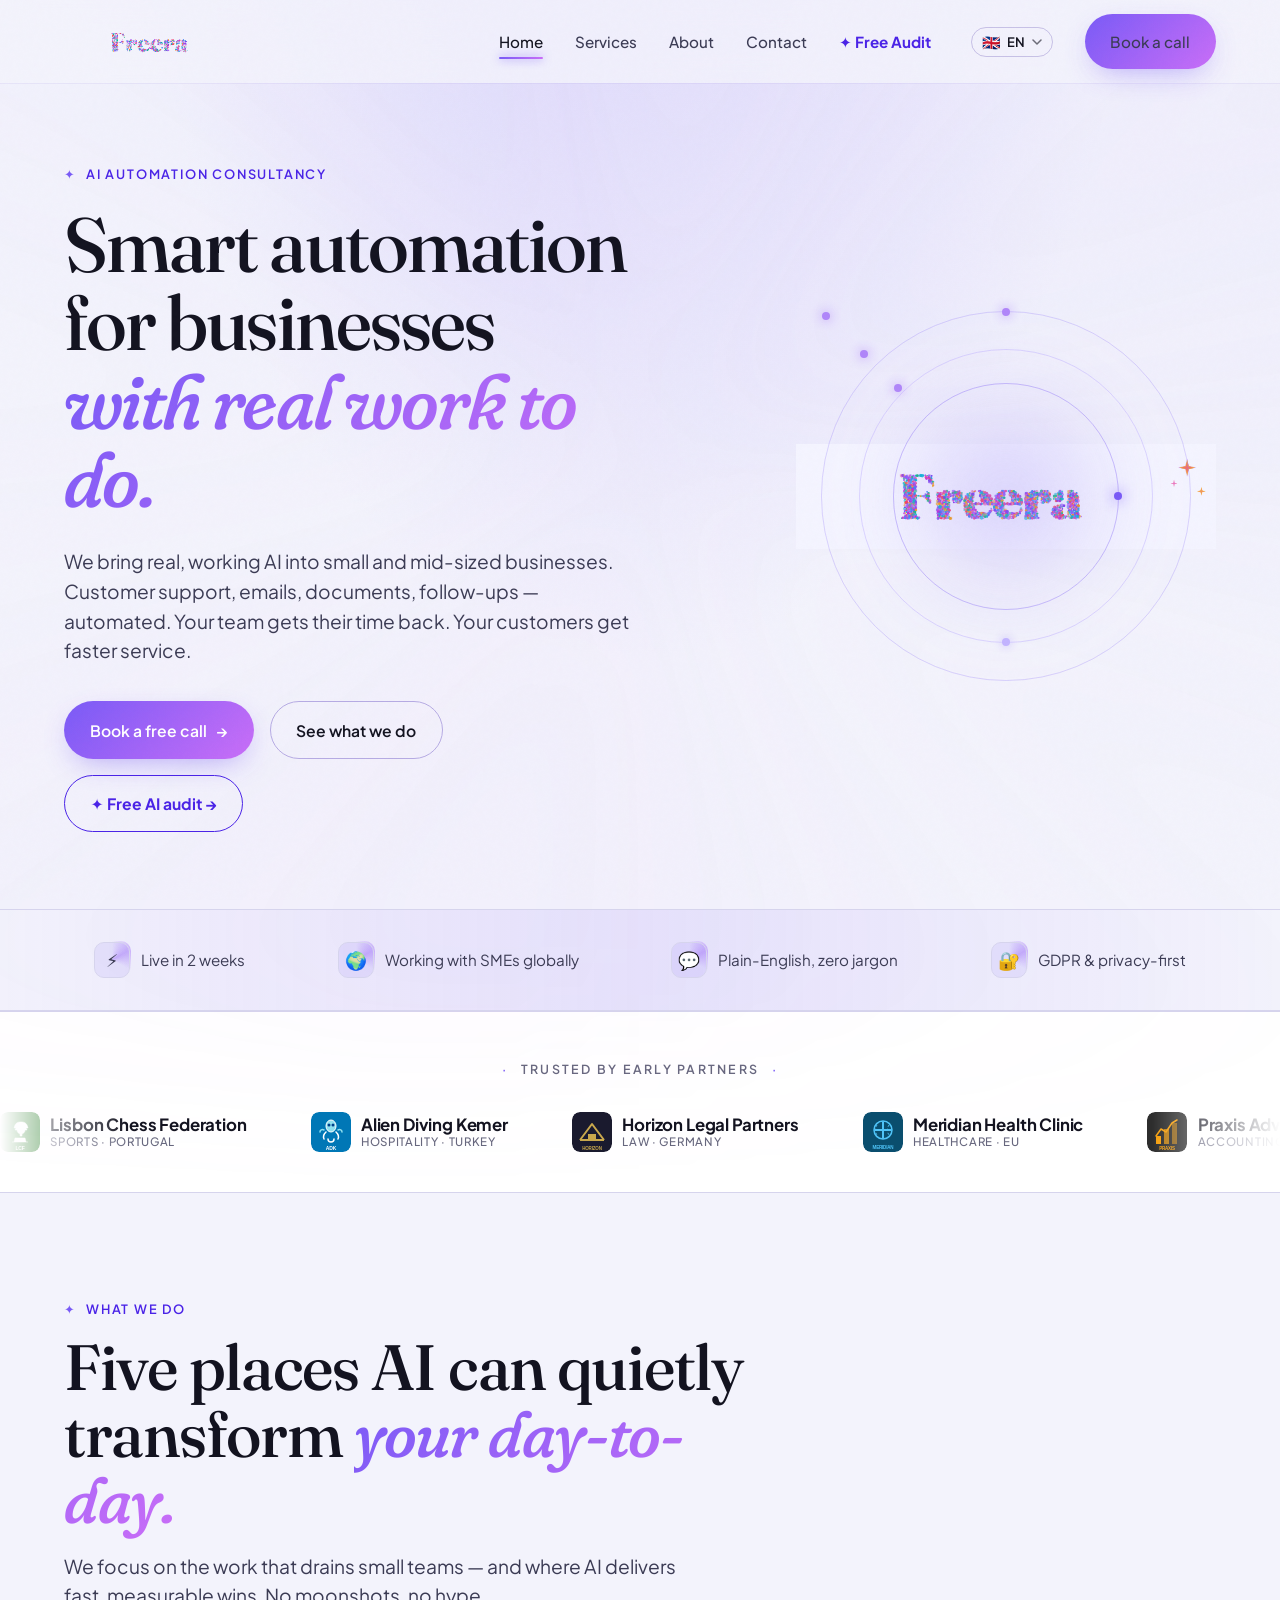
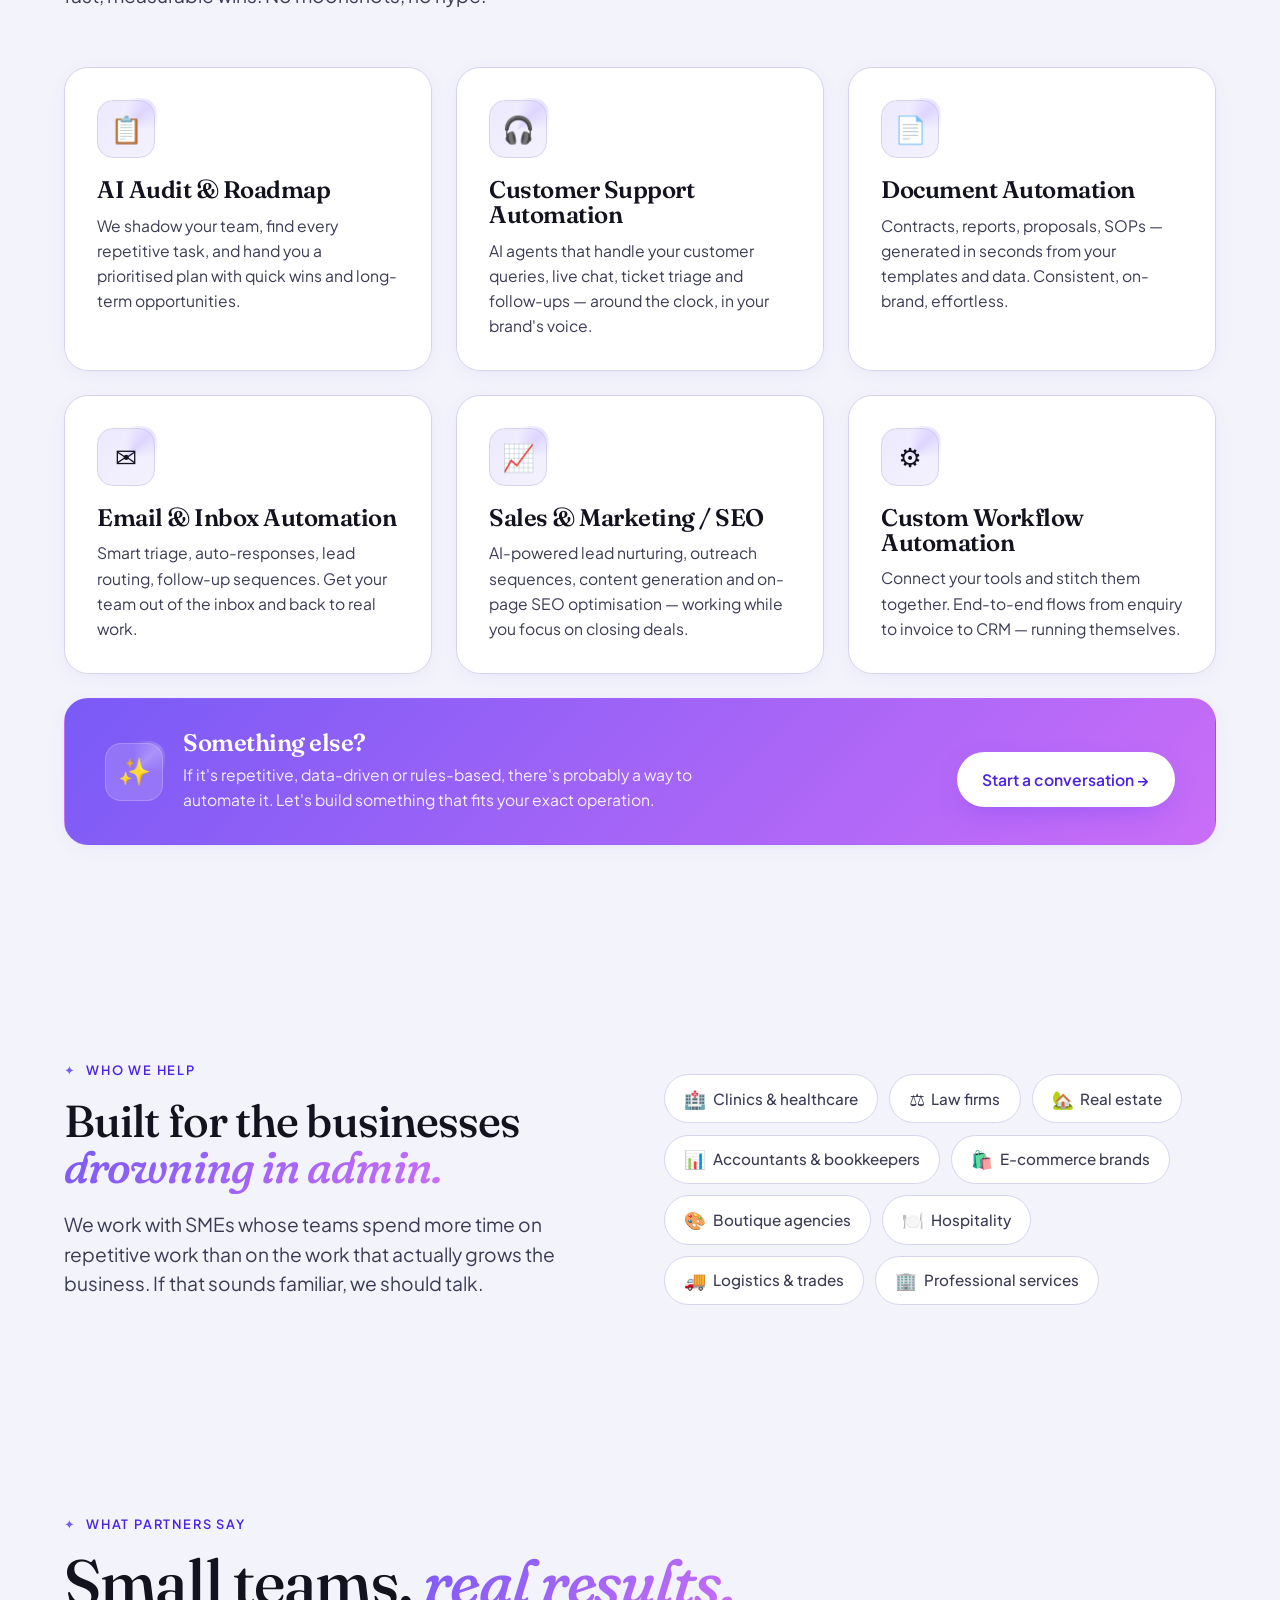
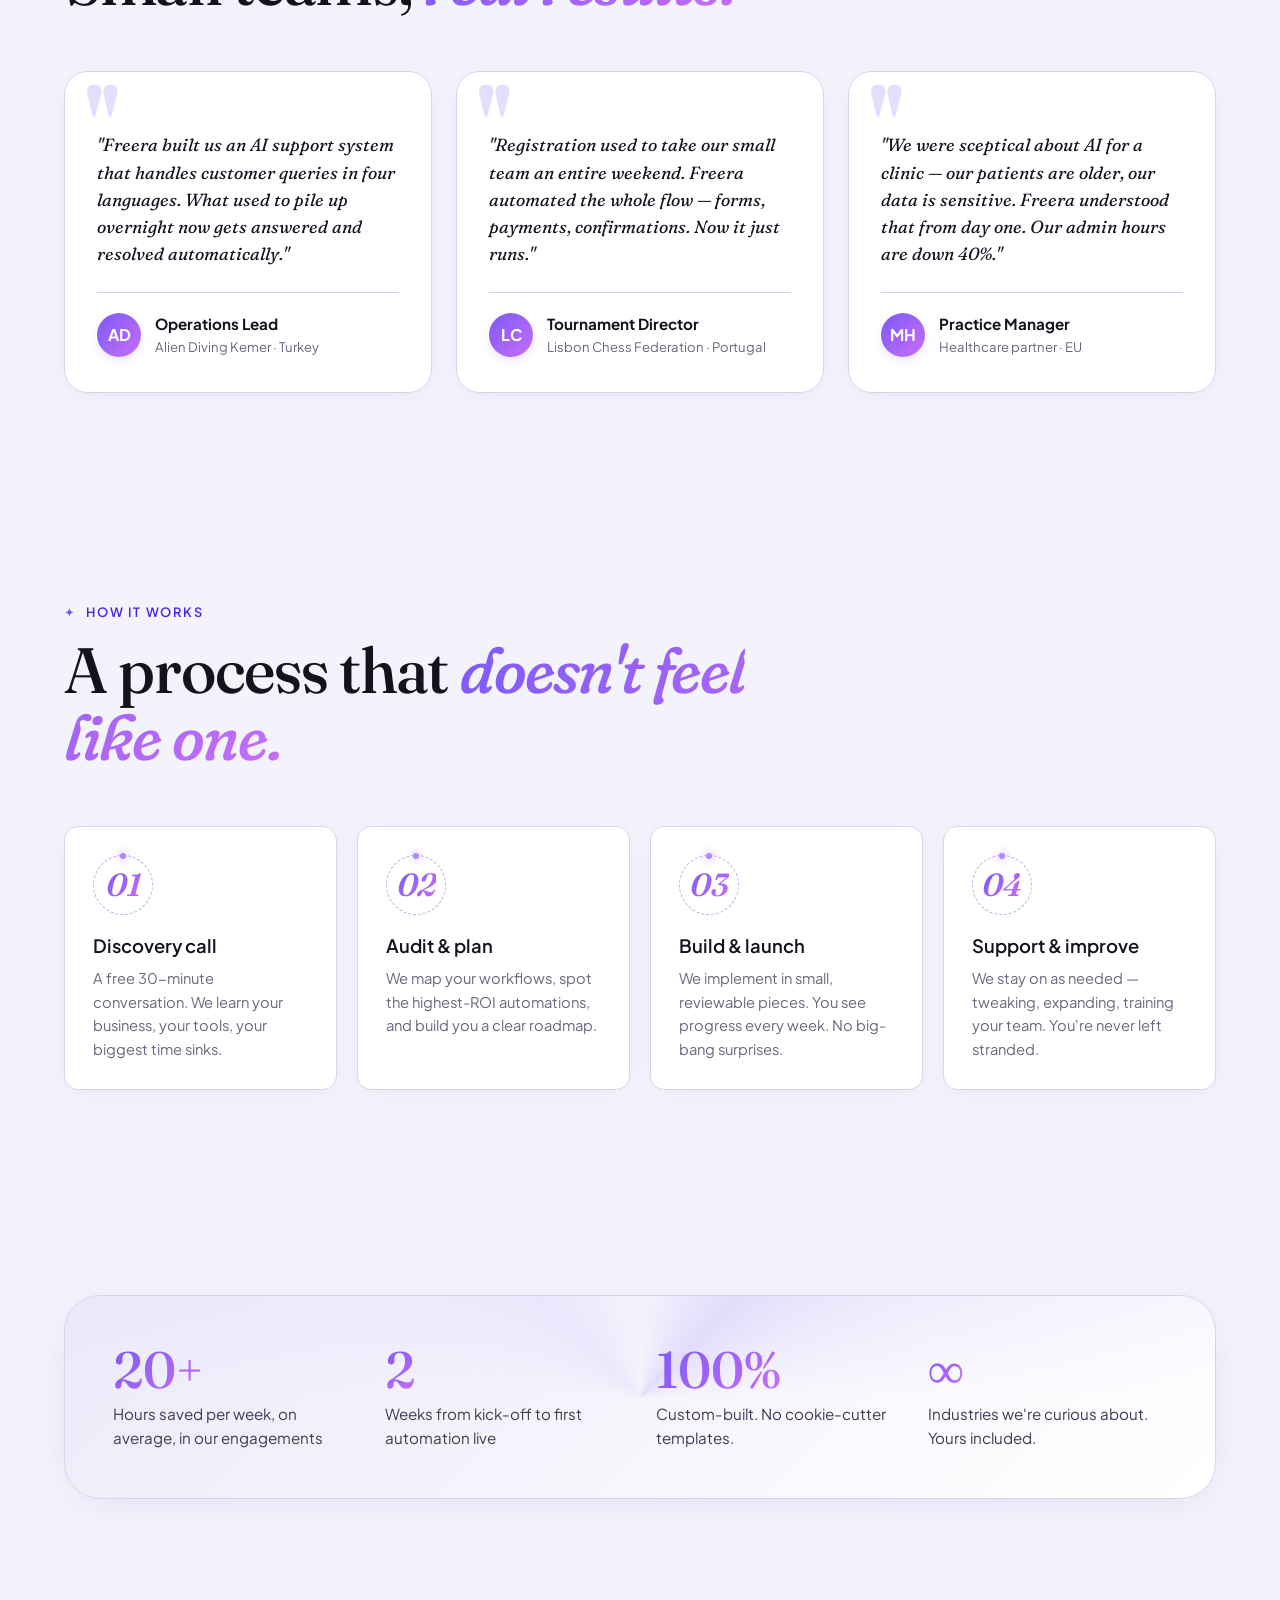
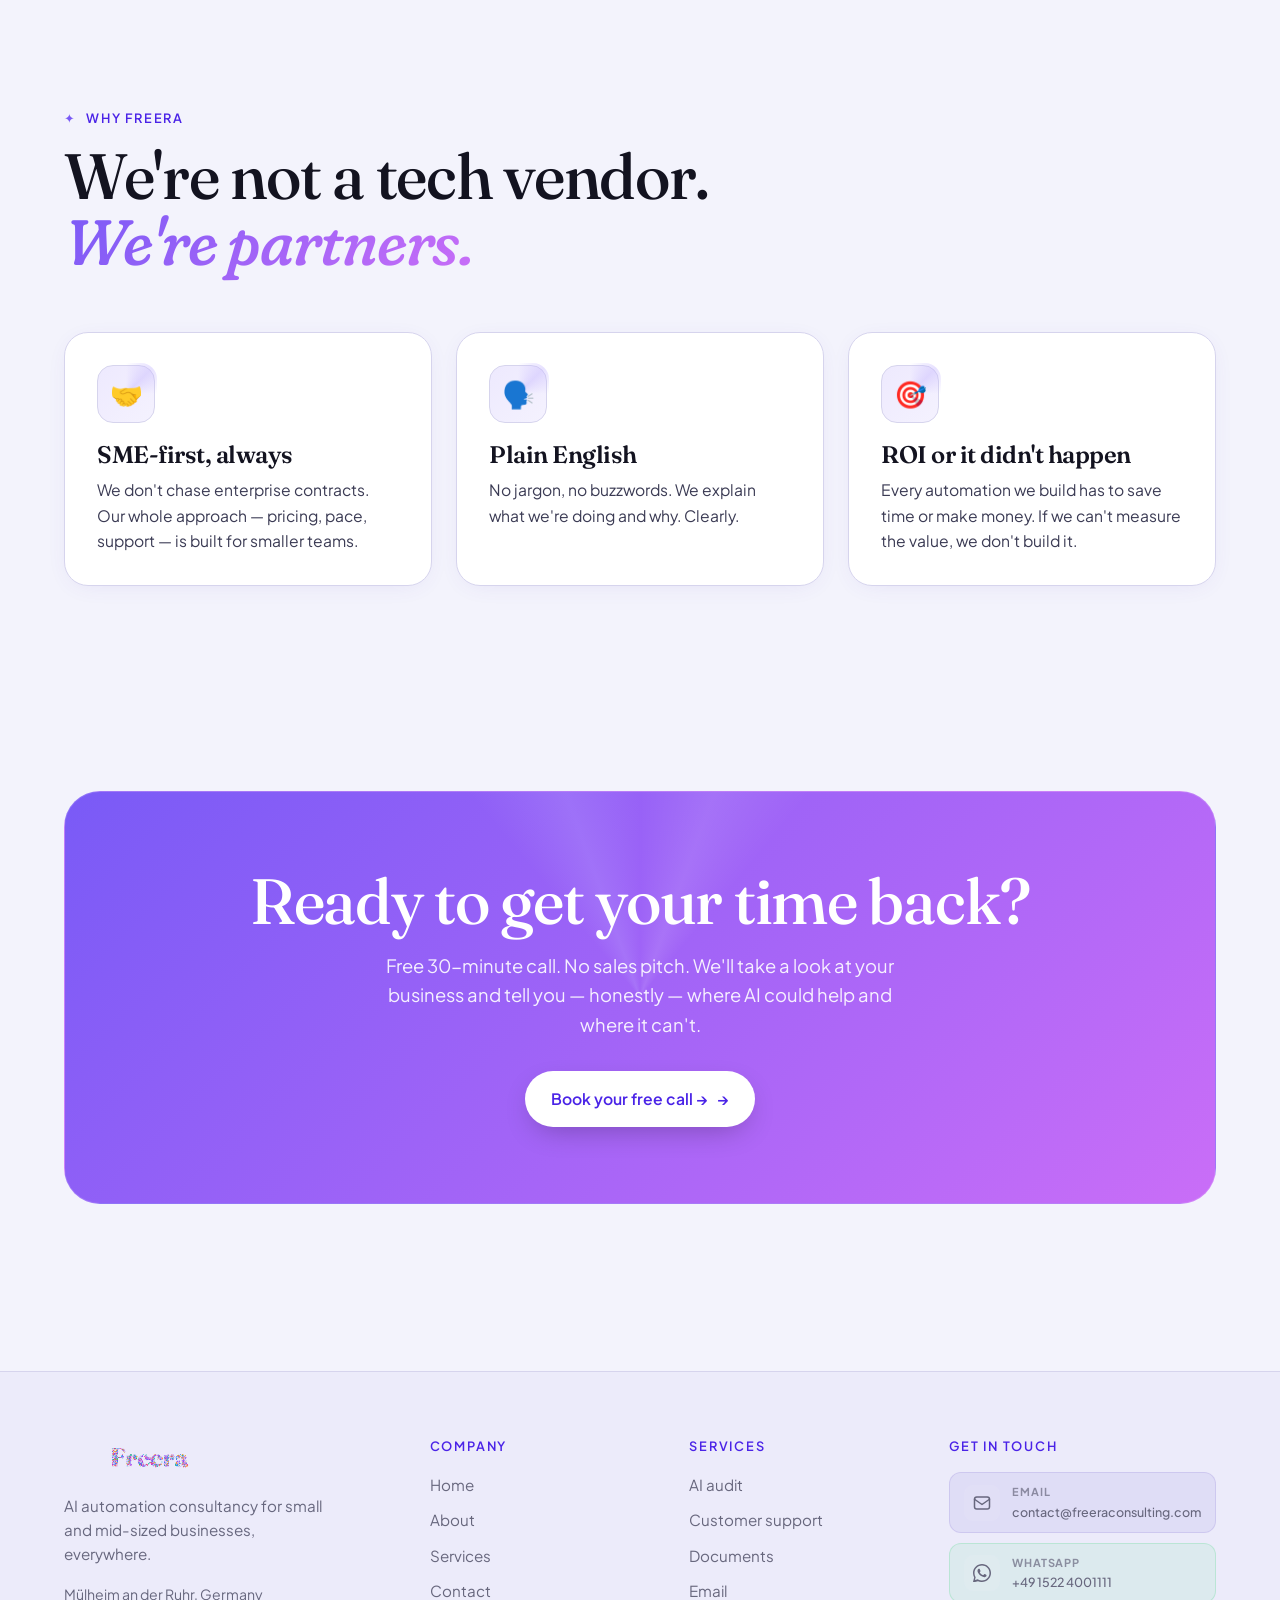
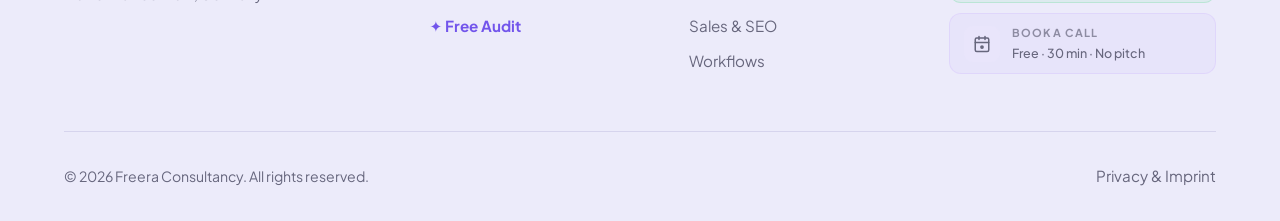
==== commit 49b82fad: "Update index.html" ====
--- a/index.html
+++ b/index.html
@@ -12,6 +12,7 @@
 <!-- Favicon -->
 <link rel="icon" type="image/svg+xml" href="favicon.svg">
 <link rel="shortcut icon" href="favicon.svg">
+<style>.audit-nav-link{color:var(--purple-deep)!important;font-weight:700!important;white-space:nowrap}</style>
 </head>
 <body>
 
@@ -25,7 +26,7 @@
       <li><a href="services.html" data-i18n="nav_services">Services</a></li>
       <li><a href="about.html" data-i18n="nav_about">About</a></li>
       <li><a href="contact.html" data-i18n="nav_contact">Contact</a></li>
-      <li><a href="audit.html" style="color:var(--purple-deep);font-weight:700;">✦ Free Audit</a></li>
+      <li><a href="audit.html" class="audit-nav-link">✦ Free Audit</a></li>
       <li>
         <!-- Dropdown built automatically by lang.js — leave this div empty -->
         <div class="lang-switcher"></div>
@@ -326,7 +327,7 @@
           <li><a href="about.html" data-i18n="nav_about">About</a></li>
           <li><a href="services.html" data-i18n="nav_services">Services</a></li>
           <li><a href="contact.html" data-i18n="nav_contact">Contact</a></li>
-      <li><a href="audit.html" style="color:var(--purple-deep);font-weight:700;">✦ Free Audit</a></li>
+      <li><a href="audit.html" class="audit-nav-link">✦ Free Audit</a></li>
         </ul>
       </div>
 
